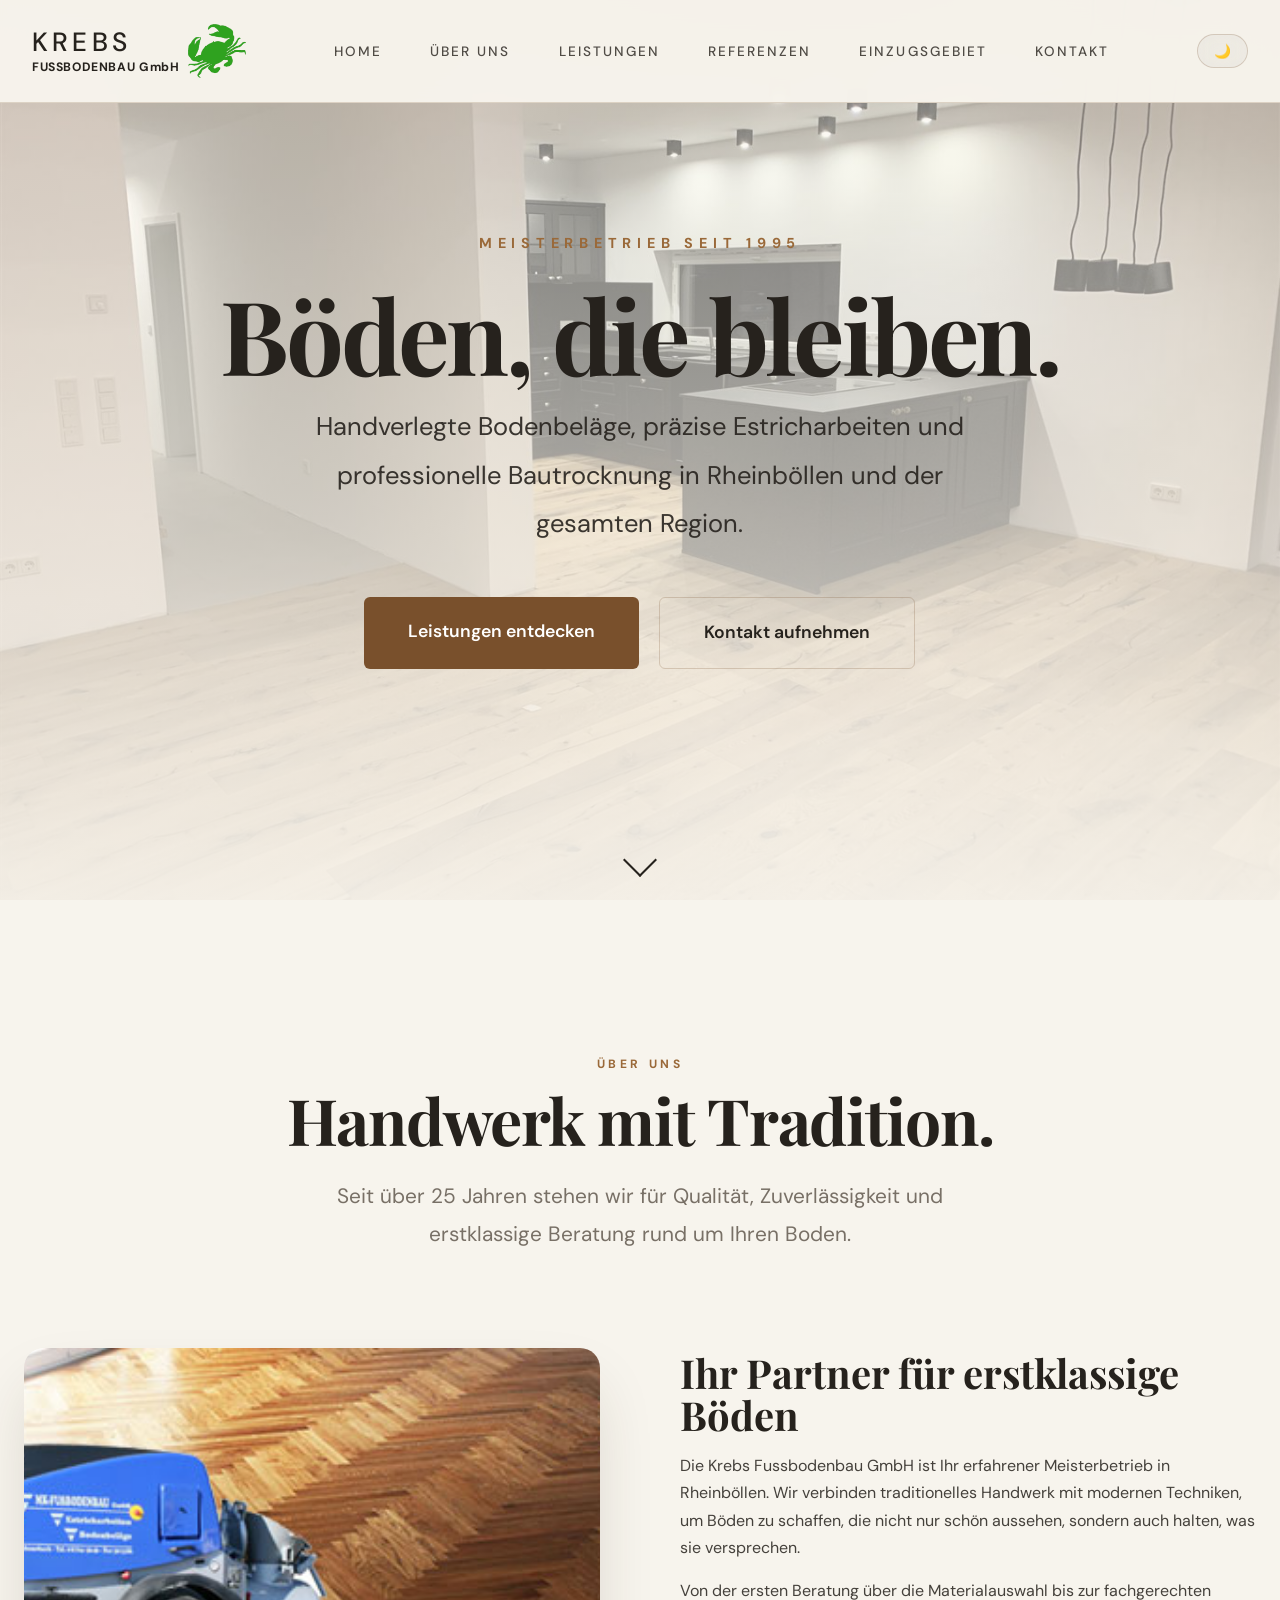
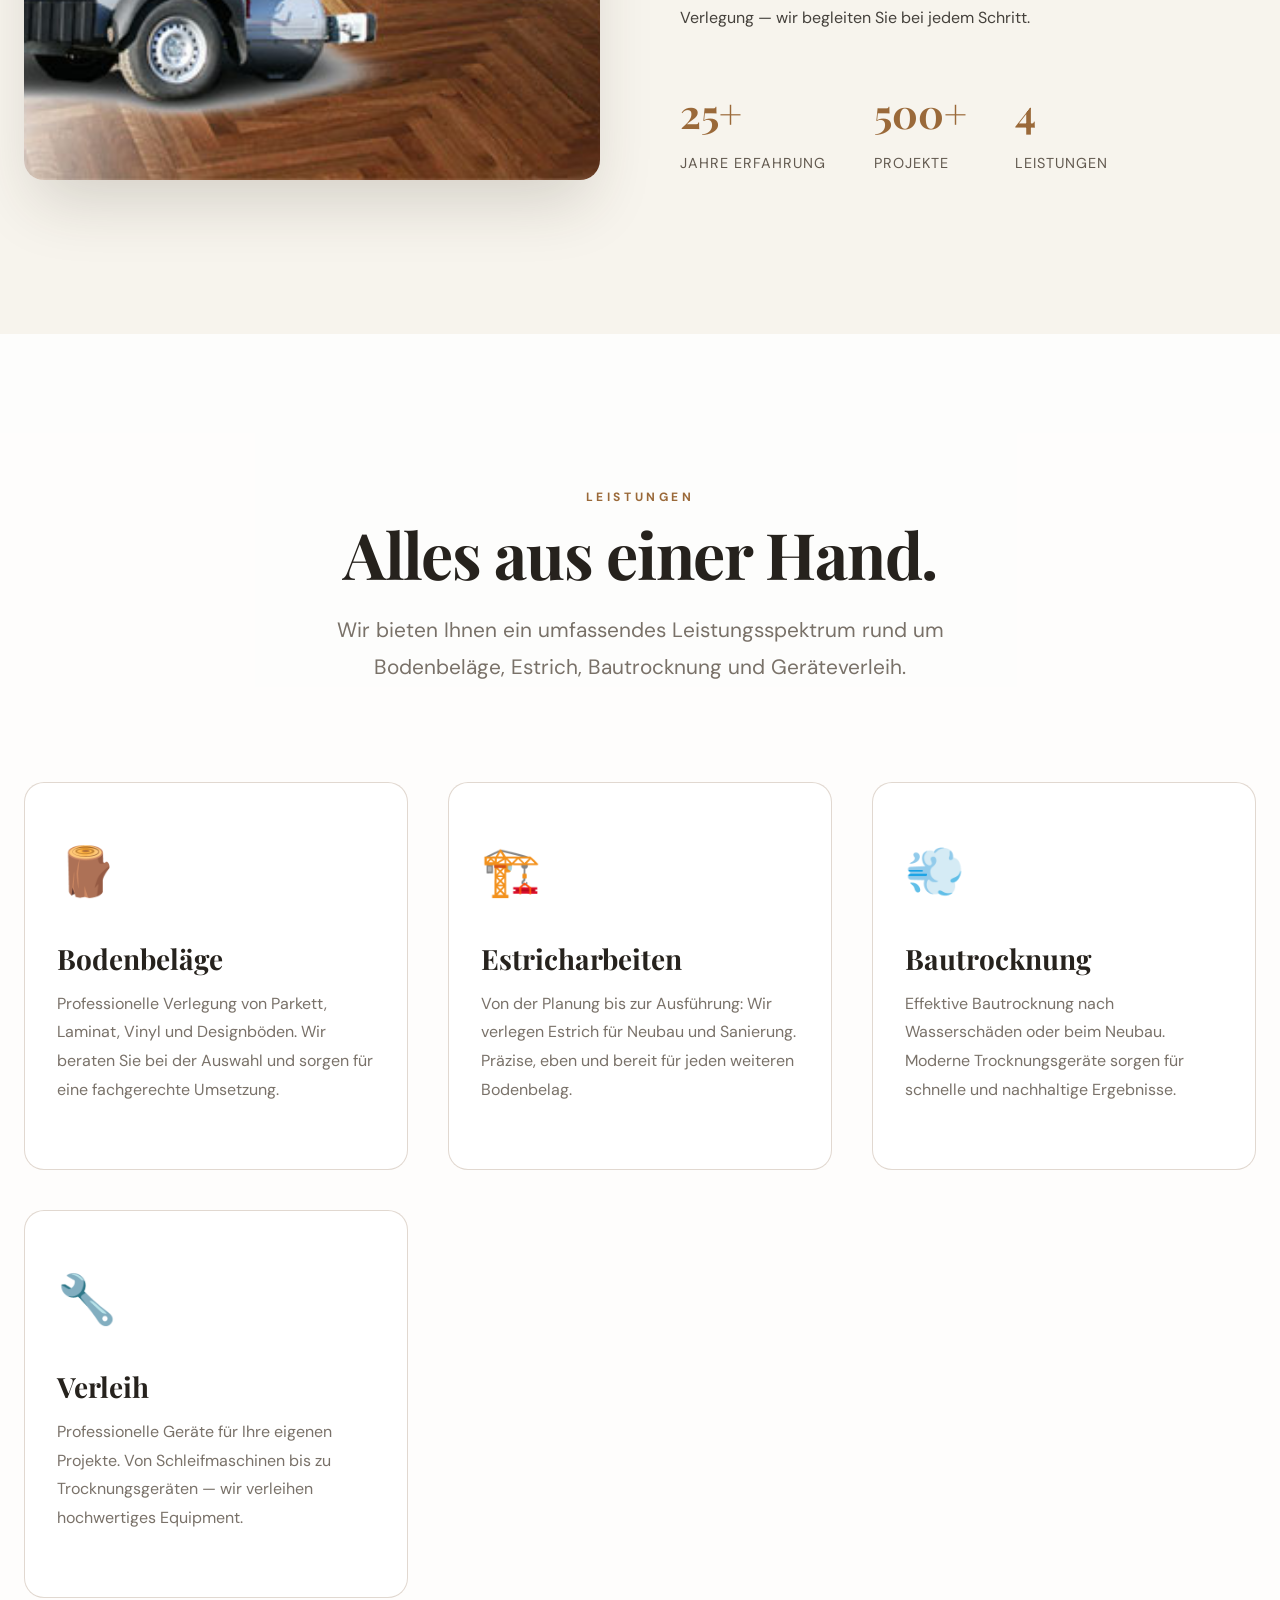
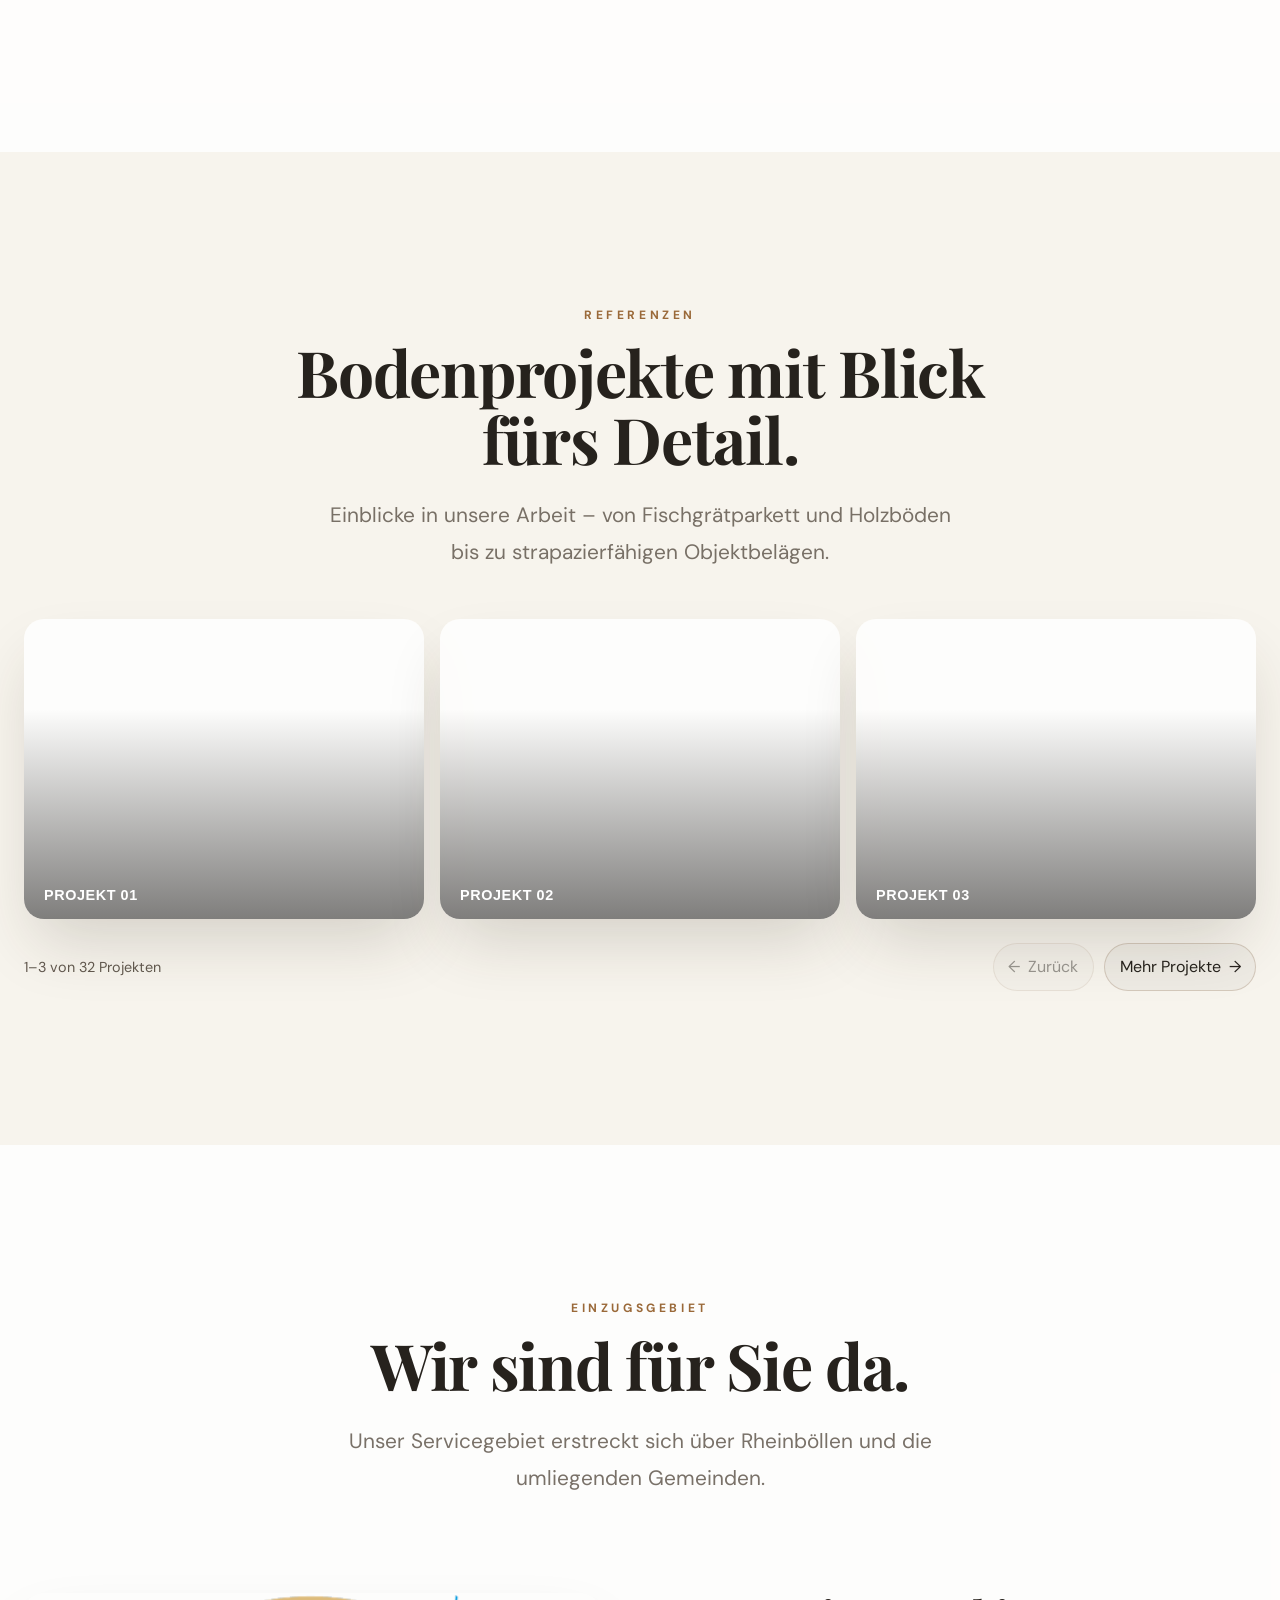
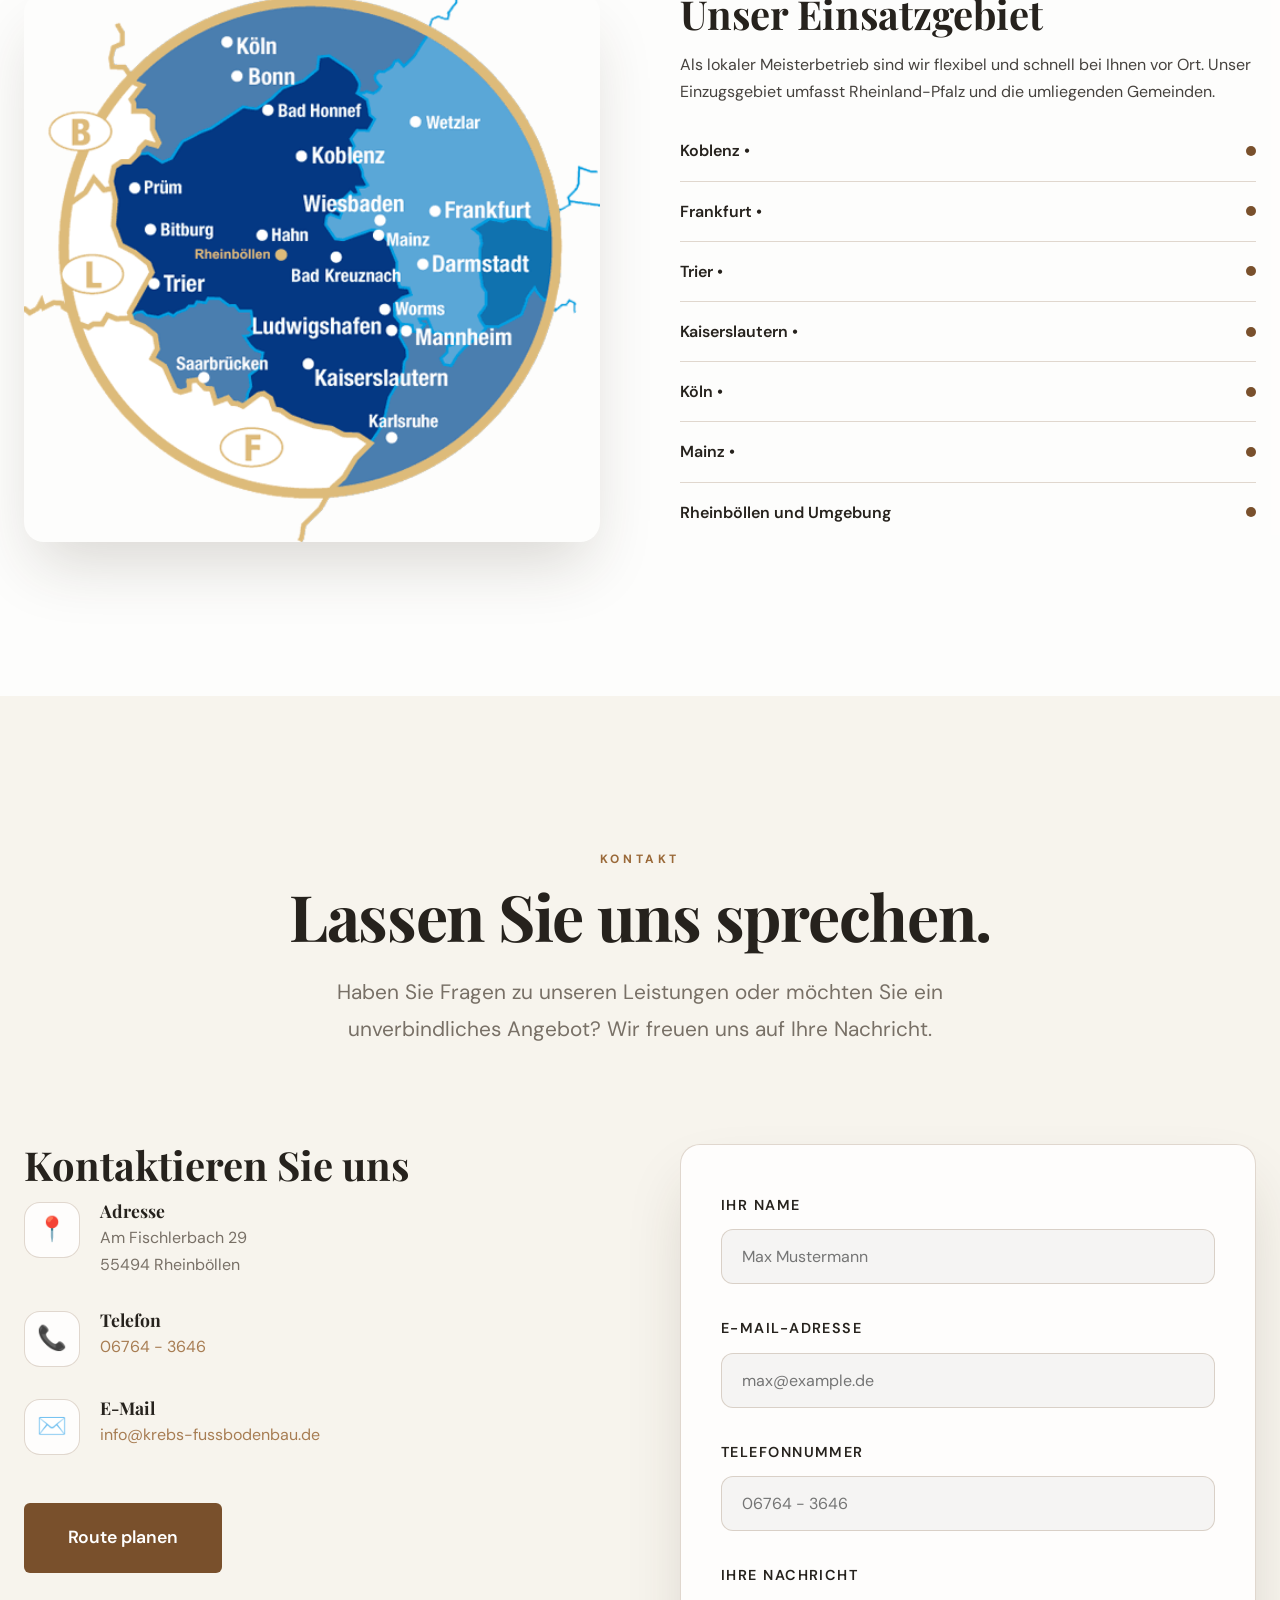
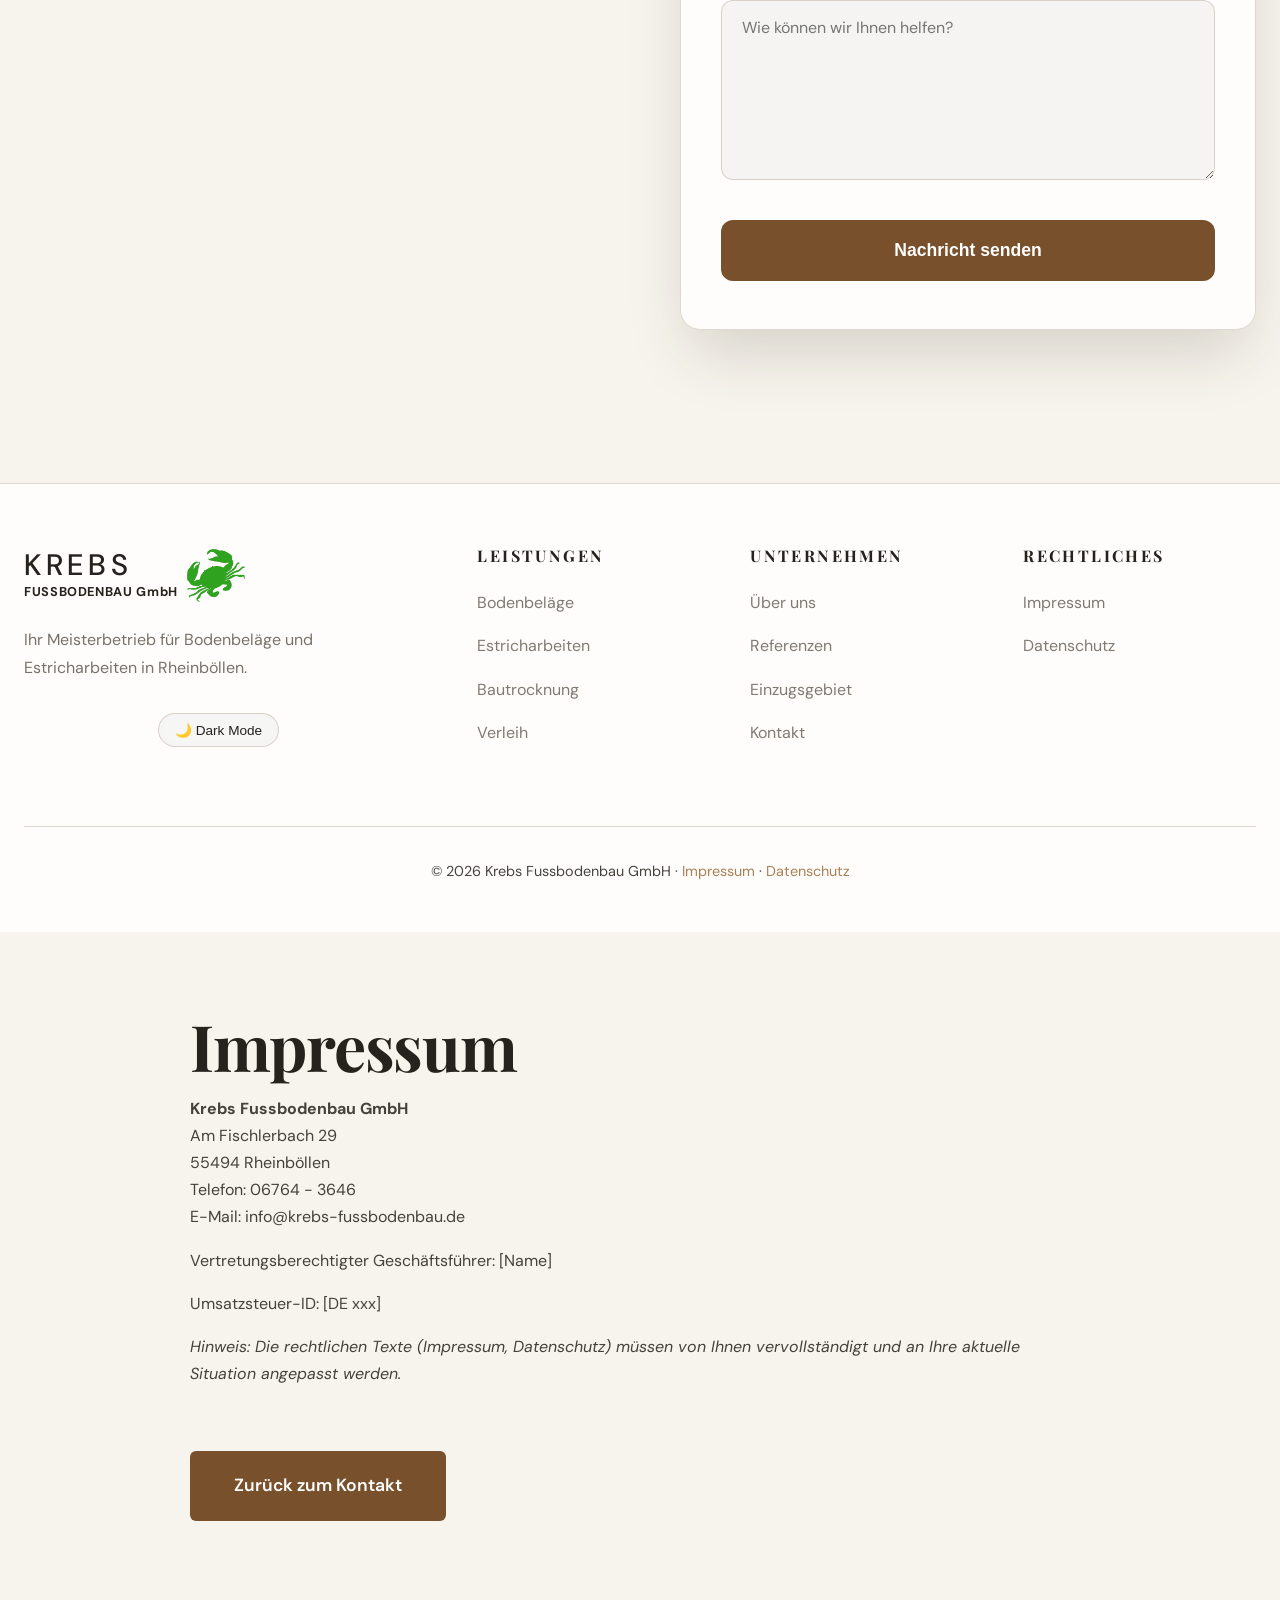
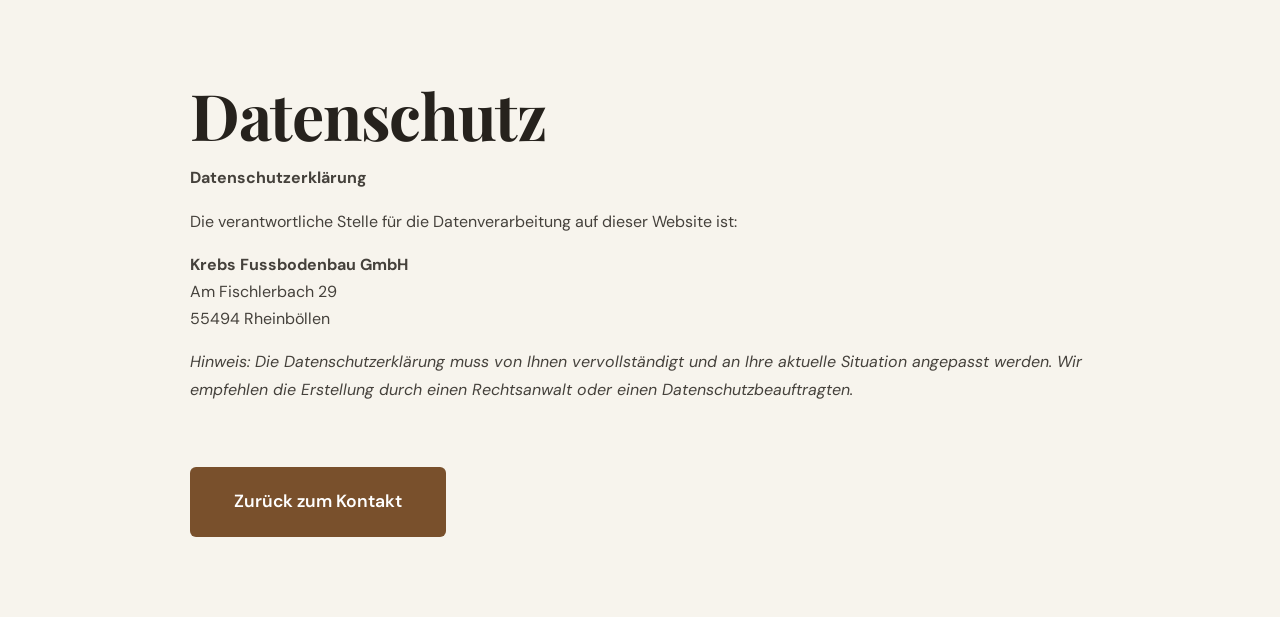
==== index.html @ 87c16828 "first commit" ====
<!DOCTYPE html>
<html lang="de">
<head>
  <meta charset="utf-8">
  <meta name="viewport" content="width=device-width, initial-scale=1.0, viewport-fit=cover">
  <title>Krebs Fussbodenbau — Meisterbetrieb Rheinböllen</title>
  <meta name="description" content="Krebs Fussbodenbau GmbH — Bodenbeläge, Estricharbeiten, Bautrocknung und Verleih in Rheinböllen und Umgebung.">
  <link rel="preconnect" href="https://fonts.googleapis.com">
  <link rel="preconnect" href="https://fonts.gstatic.com" crossorigin>
  <link href="https://fonts.googleapis.com/css2?family=DM+Sans:wght@400;500;600;700&family=Playfair+Display:ital,wght@0,500;0,600;0,700;0,900;1,500;1,600;1,700&display=swap" rel="stylesheet">
  <style>
    :root {
      --bg: #0a0806;
      --fg: #f5f1e8;
      --accent: #8b5a2b;
      --accent-hover: #c9a06b;
      --muted: #9a9084;
      --card: rgba(26, 22, 16, 0.7);
      --card-border: rgba(139, 90, 43, 0.25);
      --shadow: 0 32px 64px -12px rgba(0,0,0,0.6);
      --radius: 20px;
      --transition: all 0.8s cubic-bezier(0.23, 1, 0.32, 1);
      --glass: rgba(255, 255, 255, 0.03);
      --nav-bg: rgba(10, 8, 6, 0.94);
      --nav-border: rgba(139, 90, 43, 0.15);
      --hero-overlay: linear-gradient(180deg, rgba(10, 8, 6, 0.2) 0%, rgba(10, 8, 6, 0.5) 50%, rgba(10, 8, 6, 0.85) 100%);
    }
    :root[data-theme="light"] {
      --bg: #f7f4ed;
      --fg: #26221d;
      --accent: #79502c;
      --accent-hover: #9a6939;
      --muted: #62594f;
      --card: rgba(255, 255, 255, 0.82);
      --card-border: rgba(121, 80, 44, 0.22);
      --shadow: 0 32px 64px -12px rgba(58, 42, 25, 0.18);
      --glass: rgba(38, 34, 29, 0.04);
      --nav-bg: rgba(247, 244, 237, 0.97);
      --nav-border: rgba(121, 80, 44, 0.2);
      --hero-overlay: linear-gradient(180deg, rgba(247, 244, 237, 0.45) 0%, rgba(247, 244, 237, 0.68) 55%, rgba(247, 244, 237, 0.94) 100%);
    }
    * { box-sizing: border-box; }
    html { scroll-behavior: smooth; }
    body {
      font-family: 'DM Sans', sans-serif;
      background: var(--bg);
      color: var(--fg);
      margin: 0;
      padding: 0;
      min-height: 100vh;
      line-height: 1.7;
      overflow-x: hidden;
    }
    h1, h2, h3, h4 { font-family: 'Playfair Display', Georgia, serif; font-weight: 700; line-height: 1.05; margin: 0 0 1rem; }
    h1 { font-size: clamp(3.5rem, 8vw, 7rem); letter-spacing: -0.03em; }
    h2 { font-size: clamp(2.5rem, 6vw, 4rem); letter-spacing: -0.02em; }
    h3 { font-size: clamp(1.75rem, 4vw, 2.5rem); }
    h4 { font-size: clamp(1.25rem, 3vw, 1.75rem); }
    p { margin: 0 0 1rem; color: var(--fg); opacity: 0.85; }
    a { color: var(--accent); text-decoration: none; transition: var(--transition); }
    a:hover { color: var(--accent-hover); }
    .skip-link {
      position: absolute; top: -100%; left: 0; background: var(--accent); color: white;
      padding: 0.5rem 1rem; z-index: 1000; transition: top 0.3s;
    }
    .skip-link:focus { top: 0; }
    .eyebrow { color: var(--accent-hover); font-size: 0.75rem; font-weight: 700; letter-spacing: 0.3em; text-transform: uppercase; margin-bottom: 0.75rem; display: block; }
    section { padding: clamp(5rem, 12vw, 10rem) 1.5rem; position: relative; }
    .container { max-width: 1400px; margin: 0 auto; }
    .section-header { text-align: center; max-width: 800px; margin: 0 auto 6rem; }
    .section-title { margin-bottom: 1.5rem; }
    .section-subtitle { font-size: 1.3rem; color: var(--muted); max-width: 650px; margin: 0 auto; line-height: 1.8; }
    #referenzen .section-header { margin-bottom: 3rem; }
    .reveal { opacity: 0; transform: translateY(40px); transition: var(--transition); }
    .reveal.active { opacity: 1; transform: translateY(0); }
    .reveal-delay-1 { transition-delay: 0.1s; }
    .reveal-delay-2 { transition-delay: 0.2s; }
    .reveal-delay-3 { transition-delay: 0.3s; }
    @keyframes fadeUp { from { opacity: 0; transform: translateY(40px); } to { opacity: 1; transform: translateY(0); } }
    @keyframes bounce { 0%, 100% { transform: translateX(-50%) translateY(0); } 50% { transform: translateX(-50%) translateY(-14px); } }
    @keyframes pulse { 0%, 100% { opacity: 1; } 50% { opacity: 0.5; } }
    a:focus-visible, button:focus-visible { outline: 2px solid var(--accent); outline-offset: 3px; }
    @media (max-width: 768px) { section { padding: 4rem 1rem; } h1 { font-size: 2.8rem; } .section-subtitle { font-size: 1.1rem; } }
    nav {
      position: fixed; top: 0; left: 0; right: 0; z-index: 100;
      padding: 1.5rem 2rem;
      background: var(--nav-bg);
      backdrop-filter: blur(20px);
      border-bottom: 1px solid var(--nav-border);
    }
    .nav-container { max-width: 1400px; margin: 0 auto; display: flex; justify-content: space-between; align-items: center; }
    .brand-mark { display: flex; align-items: center; gap: 0.55rem; color: var(--fg); text-decoration: none; flex-shrink: 0; }
    .brand-mark__text { display: flex; flex-direction: column; line-height: 1; }
    .brand-mark__name { font-size: 1.85rem; font-weight: 500; letter-spacing: 0.16em; }
    .brand-mark__subtitle { margin-top: 0.35rem; color: var(--fg); font-size: 0.8rem; font-weight: 700; letter-spacing: 0.05em; white-space: nowrap; }
    .brand-mark__crab { width: 58px; height: 54px; object-fit: contain; }
    .nav-brand { font-family: 'DM Sans', sans-serif; }
    .nav-brand .brand-mark__name { font-size: 1.65rem; }
    .nav-brand .brand-mark__subtitle { font-size: 0.76rem; }
    .nav-links { display: flex; list-style: none; gap: 3rem; margin: 0; padding: 0; }
    .nav-links a { color: var(--fg); font-weight: 500; font-size: 0.85rem; text-transform: uppercase; letter-spacing: 0.15em; opacity: 0.8; }
    .nav-links a:hover { opacity: 1; color: var(--accent-hover); }
    .theme-toggle { background: var(--glass); border: 1px solid var(--card-border); color: var(--fg); padding: 0.5rem 1rem; border-radius: 50px; cursor: pointer; font-size: 0.85rem; transition: var(--transition); backdrop-filter: blur(10px); }
    .theme-toggle:hover { border-color: var(--accent); color: var(--accent-hover); background: rgba(139, 90, 43, 0.15); }
    .hero { position: relative; height: 100vh; min-height: 800px; display: flex; align-items: center; justify-content: center; overflow: hidden; }
    .hero-image { position: absolute; inset: 0; width: 100%; height: 100%; object-fit: cover; object-position: center 58%; z-index: 1; }
    .hero-overlay { position: absolute; top: 0; left: 0; width: 100%; height: 100%; background: var(--hero-overlay); z-index: 2; }
    .hero-content { position: relative; z-index: 3; text-align: center; padding: 0 1.5rem; max-width: 900px; margin: 0 auto; animation: fadeUp 1.2s cubic-bezier(0.23, 1, 0.32, 1) both; }
    .hero-kicker { font-size: 0.9rem; text-transform: uppercase; letter-spacing: 0.4em; color: var(--accent-hover); font-weight: 700; margin-bottom: 1.5rem; display: block; }
    .hero-subtitle { font-size: clamp(1.25rem, 2.5vw, 1.6rem); color: var(--fg); max-width: 650px; margin: 0 auto 3rem; opacity: 0.9; line-height: 1.9; }
    .hero-actions { display: flex; gap: 1.25rem; justify-content: center; flex-wrap: wrap; }
    .btn-primary { display: inline-block; padding: 1.25rem 2.75rem; background: var(--accent); color: white; text-decoration: none; border-radius: 6px; font-weight: 600; font-size: 1.1rem; transition: var(--transition); border: none; cursor: pointer; }
    .btn-primary:hover { background: var(--accent-hover); transform: translateY(-4px); box-shadow: 0 20px 40px -10px rgba(139, 90, 43, 0.5); }
    .btn-secondary { display: inline-block; padding: 1.25rem 2.75rem; background: transparent; color: var(--fg); text-decoration: none; border: 1px solid var(--card-border); border-radius: 6px; font-weight: 600; font-size: 1.1rem; transition: var(--transition); backdrop-filter: blur(10px); }
    .btn-secondary:hover { border-color: var(--accent); color: var(--accent-hover); transform: translateY(-4px); background: rgba(139, 90, 43, 0.1); }
    .scroll-indicator { position: absolute; bottom: 2.5rem; left: 50%; transform: translateX(-50%); z-index: 3; animation: bounce 3s infinite; }
    .scroll-indicator span { display: block; width: 24px; height: 24px; border-bottom: 2px solid var(--fg); border-right: 2px solid var(--fg); transform: rotate(45deg); margin: -12px; }
    .project-gallery { display: grid; grid-template-columns: repeat(3, minmax(0, 1fr)); gap: 1rem; }
    .project-card { position: relative; display: block; width: 100%; aspect-ratio: 4 / 3; overflow: hidden; padding: 0; border: 0; border-radius: var(--radius); background: var(--card); box-shadow: var(--shadow); cursor: zoom-in; text-align: left; }
    .project-card::after { position: absolute; inset: 30% 0 0; background: linear-gradient(transparent, rgba(10, 8, 6, 0.72)); content: ""; opacity: 0.72; transition: opacity 0.3s ease; }
    .project-card__image { display: block; width: 100%; height: 100%; object-fit: cover; transition: transform 0.6s cubic-bezier(0.2, 0.7, 0.2, 1); }
    .project-card:hover .project-card__image, .project-card:focus-visible .project-card__image { transform: scale(1.045); }
    .project-card:hover::after, .project-card:focus-visible::after { opacity: 1; }
    .project-card__label { position: absolute; z-index: 1; right: 1.25rem; bottom: 1rem; left: 1.25rem; color: #fff; font-size: 0.9rem; font-weight: 600; letter-spacing: 0.04em; }
    .project-gallery-controls { display: flex; align-items: center; justify-content: space-between; gap: 1rem; margin-top: 1.5rem; }
    .project-gallery-status { color: var(--muted); font-size: 0.9rem; font-variant-numeric: tabular-nums; }
    .project-gallery-navigation { display: flex; gap: 0.65rem; }
    .project-gallery-button { display: inline-flex; min-width: 2.75rem; min-height: 2.75rem; align-items: center; justify-content: center; gap: 0.5rem; padding: 0.6rem 0.9rem; border: 1px solid var(--card-border); border-radius: 999px; background: var(--glass); color: var(--fg); font: inherit; cursor: pointer; touch-action: manipulation; transition: background 0.2s ease, border-color 0.2s ease, color 0.2s ease; }
    .project-gallery-button:hover:not(:disabled) { border-color: var(--accent); background: rgba(139, 90, 43, 0.15); color: var(--accent-hover); }
    .project-gallery-button:disabled { cursor: not-allowed; opacity: 0.45; }
    .about-layout, .einzugsgebiet-layout, .kontakt-layout { display: grid; grid-template-columns: minmax(0, 1fr) minmax(0, 1fr); gap: 5rem; }
    .project-dialog { width: fit-content; max-width: 96vw; max-height: 94vh; padding: 0; overflow: visible; border: 1px solid rgba(255,255,255,0.2); border-radius: 16px; background: #111; color: #fff; box-shadow: 0 24px 80px rgba(0,0,0,0.5); }
    .project-dialog::backdrop { background: rgba(5, 5, 5, 0.86); backdrop-filter: blur(6px); }
    .project-viewer { position: relative; display: grid; grid-template-columns: auto minmax(0, 1fr) auto; align-items: center; gap: 0.75rem; padding: 3.5rem 1rem 1rem; }
    .project-viewer__image { grid-column: 1 / -1; width: min(88vw, 1200px); height: min(72vh, 820px); object-fit: contain; }
    .project-dialog__button { display: grid; width: 2.75rem; height: 2.75rem; place-items: center; border: 1px solid rgba(255,255,255,0.25); border-radius: 50%; background: rgba(20,20,20,0.75); color: #fff; font: inherit; font-size: 1.5rem; cursor: pointer; transition: background 0.2s ease; }
    .project-dialog__button:hover { background: rgba(255,255,255,0.2); }
    .project-dialog__close { position: absolute; z-index: 1; top: 0.75rem; right: 0.75rem; }
    .project-dialog__previous { position: absolute; z-index: 1; top: 50%; left: 1.5rem; transform: translateY(-50%); }
    .project-dialog__next { position: absolute; z-index: 1; top: 50%; right: 1.5rem; transform: translateY(-50%); }
    .project-viewer__caption { grid-column: 1 / -1; display: flex; justify-content: space-between; gap: 1rem; color: rgba(255,255,255,0.8); font-size: 0.9rem; }
    @media (max-width: 768px) {
      .about-layout, .einzugsgebiet-layout, .kontakt-layout { grid-template-columns: minmax(0, 1fr); gap: 2.5rem; }
      .einzugsgebiet-layout { gap: 1.5rem; }
      .einzugsgebiet-content { display: contents; }
      .einzugsgebiet-content h3 { order: -1; }
      .einzugsgebiet-map { order: 0; }
      .einzugsgebiet-content p { order: 1; }
      .einzugsgebiet-content ul { display: none; }
      .project-gallery { grid-template-columns: repeat(2, minmax(0, 1fr)); gap: 0.75rem; }
      .project-card__label { right: 0.75rem; bottom: 0.65rem; left: 0.75rem; font-size: 0.78rem; }
      .project-gallery-controls { align-items: flex-start; }
      .project-gallery-button__text { display: none; }
      .project-viewer { padding: 3.5rem 0.5rem 0.75rem; }
      .project-viewer__image { width: 94vw; height: min(70vh, 720px); }
      .project-dialog__previous { left: 0.75rem; }
      .project-dialog__next { right: 0.75rem; }
    }
    @media (prefers-reduced-motion: reduce) {
      .project-card__image, .project-card::after, .project-dialog__button { transition: none; }
    }
    @media (max-width: 768px) { .nav-links { display: none; } .hero-actions { flex-direction: column; } .btn-primary, .btn-secondary { width: 100%; text-align: center; } }
    @media (max-width: 480px) {
      nav { padding: 1rem; }
      .brand-mark { gap: 0.45rem; }
      .nav-brand .brand-mark__name { font-size: 1.5rem; }
      .nav-brand .brand-mark__subtitle { font-size: 0.72rem; letter-spacing: 0.03em; }
      .nav-brand .brand-mark__crab { width: 48px; height: 46px; }
    }
  </style>
</head>
<body>

  <a href="#kontakt" class="skip-link">Zum Kontaktformular springen</a>

  <nav>
    <div class="nav-container">
      <a href="#" class="nav-brand brand-mark" aria-label="Krebs Fussbodenbau Home">
        <span class="brand-mark__text" aria-hidden="true">
          <span class="brand-mark__name">KREBS</span>
          <span class="brand-mark__subtitle">FUSSBODENBAU GmbH</span>
        </span>
        <img class="brand-mark__crab" src="img/logo/krebs_gruen.png" alt="">
      </a>
      <ul class="nav-links">
        <li><a href="#hero">Home</a></li>
        <li><a href="#ueber-uns">Über uns</a></li>
        <li><a href="#leistungen">Leistungen</a></li>
        <li><a href="#referenzen">Referenzen</a></li>
        <li><a href="#einzugsgebiet">Einzugsgebiet</a></li>
        <li><a href="#kontakt">Kontakt</a></li>
      </ul>
      <button class="theme-toggle" id="theme-toggle" aria-label="Hellmodus aktivieren">☀️</button>
    </div>
  </nav>

  <header class="hero" id="hero">
    <img class="hero-image" src="img/new/optimized/IMG_3891.jpg" alt="" fetchpriority="high">
    <div class="hero-overlay"></div>
    <div class="hero-content reveal reveal-delay-1">
      <span class="hero-kicker">Meisterbetrieb seit 1995</span>
      <h1>Böden, die bleiben.</h1>
      <p class="hero-subtitle">Handverlegte Bodenbeläge, präzise Estricharbeiten und professionelle Bautrocknung in Rheinböllen und der gesamten Region.</p>
      <div class="hero-actions">
        <a href="#leistungen" class="btn-primary">Leistungen entdecken</a>
        <a href="#kontakt" class="btn-secondary">Kontakt aufnehmen</a>
      </div>
    </div>
    <div class="scroll-indicator" aria-hidden="true"><span></span></div>
  </header>
  </header>

  <section id="ueber-uns">
    <div class="container">
      <div class="section-header reveal reveal-delay-1">
        <span class="eyebrow">Über uns</span>
        <h2 class="section-title">Handwerk mit Tradition.</h2>
        <p class="section-subtitle">Seit über 25 Jahren stehen wir für Qualität, Zuverlässigkeit und erstklassige Beratung rund um Ihren Boden.</p>
      </div>
      <div class="about-layout" style="align-items: center;">
        <div class="about-image reveal reveal-delay-2" style="position: relative; border-radius: var(--radius); overflow: hidden; box-shadow: var(--shadow); aspect-ratio: 4/3;">
          <img src="img/fussbodenbau-bodenbelag-estrich.jpg" alt="Bodenverlegung in Arbeit" style="width: 100%; height: 100%; object-fit: cover; display: block; transition: var(--transition);">
        </div>
        <div class="about-content reveal reveal-delay-3">
          <h3>Ihr Partner für erstklassige Böden</h3>
          <p>Die Krebs Fussbodenbau GmbH ist Ihr erfahrener Meisterbetrieb in Rheinböllen. Wir verbinden traditionelles Handwerk mit modernen Techniken, um Böden zu schaffen, die nicht nur schön aussehen, sondern auch halten, was sie versprechen.</p>
          <p>Von der ersten Beratung über die Materialauswahl bis zur fachgerechten Verlegung — wir begleiten Sie bei jedem Schritt.</p>
          <div style="display: flex; gap: 3rem; margin-top: 3rem;">
            <div style="display: flex; flex-direction: column; gap: 0.25rem;">
              <span style="font-family: 'Playfair Display', serif; font-size: 2.5rem; font-weight: 700; color: var(--accent-hover);">25+</span>
              <span style="font-size: 0.9rem; color: var(--muted); text-transform: uppercase; letter-spacing: 1px;">Jahre Erfahrung</span>
            </div>
            <div style="display: flex; flex-direction: column; gap: 0.25rem;">
              <span style="font-family: 'Playfair Display', serif; font-size: 2.5rem; font-weight: 700; color: var(--accent-hover);">500+</span>
              <span style="font-size: 0.9rem; color: var(--muted); text-transform: uppercase; letter-spacing: 1px;">Projekte</span>
            </div>
            <div style="display: flex; flex-direction: column; gap: 0.25rem;">
              <span style="font-family: 'Playfair Display', serif; font-size: 2.5rem; font-weight: 700; color: var(--accent-hover);">4</span>
              <span style="font-size: 0.9rem; color: var(--muted); text-transform: uppercase; letter-spacing: 1px;">Leistungen</span>
            </div>
          </div>
        </div>
      </div>
    </div>
  </section>

  <section id="leistungen" style="background: var(--card);">
    <div class="container">
      <div class="section-header reveal reveal-delay-1">
        <span class="eyebrow">Leistungen</span>
        <h2 class="section-title">Alles aus einer Hand.</h2>
        <p class="section-subtitle">Wir bieten Ihnen ein umfassendes Leistungsspektrum rund um Bodenbeläge, Estrich, Bautrocknung und Geräteverleih.</p>
      </div>
      <div style="display: grid; grid-template-columns: repeat(auto-fit, minmax(320px, 1fr)); gap: 2.5rem;">
        <div class="leistung-card reveal reveal-delay-2" style="background: var(--card); border: 1px solid var(--card-border); border-radius: var(--radius); padding: 3rem 2rem; transition: var(--transition); position: relative; overflow: hidden; backdrop-filter: blur(10px);">
          <span style="font-size: 3rem; margin-bottom: 2rem; display: inline-block;">🪵</span>
          <h4 style="color: var(--fg);">Bodenbeläge</h4>
          <p style="color: var(--muted); font-size: 1rem; line-height: 1.8;">Professionelle Verlegung von Parkett, Laminat, Vinyl und Designböden. Wir beraten Sie bei der Auswahl und sorgen für eine fachgerechte Umsetzung.</p>
        </div>
        <div class="leistung-card reveal reveal-delay-3" style="background: var(--card); border: 1px solid var(--card-border); border-radius: var(--radius); padding: 3rem 2rem; transition: var(--transition); position: relative; overflow: hidden; backdrop-filter: blur(10px);">
          <span style="font-size: 3rem; margin-bottom: 2rem; display: inline-block;">🏗️</span>
          <h4 style="color: var(--fg);">Estricharbeiten</h4>
          <p style="color: var(--muted); font-size: 1rem; line-height: 1.8;">Von der Planung bis zur Ausführung: Wir verlegen Estrich für Neubau und Sanierung. Präzise, eben und bereit für jeden weiteren Bodenbelag.</p>
        </div>
        <div class="leistung-card reveal reveal-delay-1" style="background: var(--card); border: 1px solid var(--card-border); border-radius: var(--radius); padding: 3rem 2rem; transition: var(--transition); position: relative; overflow: hidden; backdrop-filter: blur(10px);">
          <span style="font-size: 3rem; margin-bottom: 2rem; display: inline-block;">💨</span>
          <h4 style="color: var(--fg);">Bautrocknung</h4>
          <p style="color: var(--muted); font-size: 1rem; line-height: 1.8;">Effektive Bautrocknung nach Wasserschäden oder beim Neubau. Moderne Trocknungsgeräte sorgen für schnelle und nachhaltige Ergebnisse.</p>
        </div>
        <div class="leistung-card reveal reveal-delay-2" style="background: var(--card); border: 1px solid var(--card-border); border-radius: var(--radius); padding: 3rem 2rem; transition: var(--transition); position: relative; overflow: hidden; backdrop-filter: blur(10px);">
          <span style="font-size: 3rem; margin-bottom: 2rem; display: inline-block;">🔧</span>
          <h4 style="color: var(--fg);">Verleih</h4>
          <p style="color: var(--muted); font-size: 1rem; line-height: 1.8;">Professionelle Geräte für Ihre eigenen Projekte. Von Schleifmaschinen bis zu Trocknungsgeräten — wir verleihen hochwertiges Equipment.</p>
        </div>
      </div>
    </div>
  </section>

  <section id="referenzen">
    <div class="container">
      <div class="section-header reveal reveal-delay-1">
        <span class="eyebrow">Referenzen</span>
        <h2 class="section-title">Bodenprojekte mit Blick fürs Detail.</h2>
        <p class="section-subtitle">Einblicke in unsere Arbeit – von Fischgrätparkett und Holzböden bis zu strapazierfähigen Objektbelägen.</p>
      </div>
      <div class="project-gallery" id="project-gallery" role="group" aria-label="Projektgalerie" aria-live="polite"></div>
      <div class="project-gallery-controls">
        <span class="project-gallery-status" id="project-gallery-status" aria-live="polite"></span>
        <div class="project-gallery-navigation" aria-label="Galerie-Navigation">
          <button class="project-gallery-button" id="project-previous-page" type="button" aria-label="Vorherige Projekte" disabled>← <span class="project-gallery-button__text">Zurück</span></button>
          <button class="project-gallery-button" id="project-next-page" type="button" aria-label="Weitere Projekte"> <span class="project-gallery-button__text">Mehr Projekte</span> →</button>
        </div>
      </div>
      <noscript><p>Bitte aktivieren Sie JavaScript, um die Projektgalerie zu sehen.</p></noscript>
    </div>
  </section>

  <dialog class="project-dialog" id="project-dialog" aria-label="Projektfoto">
    <div class="project-viewer">
      <button class="project-dialog__button project-dialog__close" type="button" aria-label="Ansicht schließen">×</button>
      <button class="project-dialog__button project-dialog__previous" type="button" aria-label="Vorheriges Projektfoto">‹</button>
      <img class="project-viewer__image" id="project-viewer-image" alt="">
      <button class="project-dialog__button project-dialog__next" type="button" aria-label="Nächstes Projektfoto">›</button>
      <div class="project-viewer__caption">
        <span id="project-caption"></span>
        <span id="project-count" aria-live="polite"></span>
      </div>
    </div>
  </dialog>

  <section id="einzugsgebiet" style="background: var(--card);">
    <div class="container">
      <div class="section-header reveal reveal-delay-1">
        <span class="eyebrow">Einzugsgebiet</span>
        <h2 class="section-title">Wir sind für Sie da.</h2>
        <p class="section-subtitle">Unser Servicegebiet erstreckt sich über Rheinböllen und die umliegenden Gemeinden.</p>
      </div>
      <div class="einzugsgebiet-layout" style="align-items: center;">
        
        <div class="einzugsgebiet-map reveal reveal-delay-2" style="border-radius: var(--radius); overflow: hidden; box-shadow: var(--shadow);">
          <img src="img/gebiet/einzugsgebiet.png" alt="Karte des Einzugsgebiets" style="width: 100%; height: auto; display: block;">
        </div>
        <div class="einzugsgebiet-content reveal reveal-delay-3">
          <h3>Unser Einsatzgebiet</h3>
          <p>Als lokaler Meisterbetrieb sind wir flexibel und schnell bei Ihnen vor Ort. Unser Einzugsgebiet umfasst Rheinland-Pfalz und die umliegenden Gemeinden.</p>
          <ul class="service-area-list" style="list-style: none; padding: 0; margin: 0;">
            <li style="padding: 1rem 0; border-bottom: 1px solid var(--card-border); display: flex; justify-content: space-between; align-items: center;"><span style="font-weight: 600; color: var(--fg);">Koblenz •</span><span style="width: 10px; height: 10px; background: var(--accent); border-radius: 50%;"></span></li>
            <li style="padding: 1rem 0; border-bottom: 1px solid var(--card-border); display: flex; justify-content: space-between; align-items: center;"><span style="font-weight: 600; color: var(--fg);">Frankfurt •</span><span style="width: 10px; height: 10px; background: var(--accent); border-radius: 50%;"></span></li>
            <li style="padding: 1rem 0; border-bottom: 1px solid var(--card-border); display: flex; justify-content: space-between; align-items: center;"><span style="font-weight: 600; color: var(--fg);">Trier •</span><span style="width: 10px; height: 10px; background: var(--accent); border-radius: 50%;"></span></li>
            <li style="padding: 1rem 0; border-bottom: 1px solid var(--card-border); display: flex; justify-content: space-between; align-items: center;"><span style="font-weight: 600; color: var(--fg);">Kaiserslautern •</span><span style="width: 10px; height: 10px; background: var(--accent); border-radius: 50%;"></span></li>
            <li style="padding: 1rem 0; border-bottom: 1px solid var(--card-border); display: flex; justify-content: space-between; align-items: center;"><span style="font-weight: 600; color: var(--fg);">Köln •</span><span style="width: 10px; height: 10px; background: var(--accent); border-radius: 50%;"></span></li>
            <li style="padding: 1rem 0; border-bottom: 1px solid var(--card-border); display: flex; justify-content: space-between; align-items: center;"><span style="font-weight: 600; color: var(--fg);">Mainz •</span><span style="width: 10px; height: 10px; background: var(--accent); border-radius: 50%;"></span></li>
            <li style="padding: 1rem 0; display: flex; justify-content: space-between; align-items: center;"><span style="font-weight: 600; color: var(--fg);">Rheinböllen und Umgebung</span><span style="width: 10px; height: 10px; background: var(--accent); border-radius: 50%;"></span></li>
          </ul>
        </div>
      </div>
    </div>
  </section>

  <section id="kontakt">
    <div class="container">
      <div class="section-header reveal reveal-delay-1">
        <span class="eyebrow">Kontakt</span>
        <h2 class="section-title">Lassen Sie uns sprechen.</h2>
        <p class="section-subtitle">Haben Sie Fragen zu unseren Leistungen oder möchten Sie ein unverbindliches Angebot? Wir freuen uns auf Ihre Nachricht.</p>
      </div>
      <div class="kontakt-layout" style="align-items: start;">
        <div class="kontakt-info reveal reveal-delay-2">
          <h3>Kontaktieren Sie uns</h3>
          <div style="display: flex; gap: 1.25rem; margin-bottom: 2rem; align-items: flex-start;">
            <div style="width: 56px; height: 56px; background: var(--card); border: 1px solid var(--card-border); border-radius: 16px; display: flex; align-items: center; justify-content: center; font-size: 1.5rem; flex-shrink: 0; color: var(--accent-hover);">📍</div>
            <div>
              <h4 style="font-size: 1.1rem; margin-bottom: 0.25rem; color: var(--fg);">Adresse</h4>
              <p style="color: var(--muted); font-size: 1rem; margin: 0;">Am Fischlerbach 29<br>55494 Rheinböllen</p>
            </div>
          </div>
          <div style="display: flex; gap: 1.25rem; margin-bottom: 2rem; align-items: flex-start;">
            <div style="width: 56px; height: 56px; background: var(--card); border: 1px solid var(--card-border); border-radius: 16px; display: flex; align-items: center; justify-content: center; font-size: 1.5rem; flex-shrink: 0; color: var(--accent-hover);">📞</div>
            <div>
              <h4 style="font-size: 1.1rem; margin-bottom: 0.25rem; color: var(--fg);">Telefon</h4>
              <p style="color: var(--muted); font-size: 1rem; margin: 0;"><a href="tel:067643646" style="color: var(--accent-hover);">06764 - 3646</a></p>
            </div>
          </div>
          <div style="display: flex; gap: 1.25rem; margin-bottom: 2rem; align-items: flex-start;">
            <div style="width: 56px; height: 56px; background: var(--card); border: 1px solid var(--card-border); border-radius: 16px; display: flex; align-items: center; justify-content: center; font-size: 1.5rem; flex-shrink: 0; color: var(--accent-hover);">✉️</div>
            <div>
              <h4 style="font-size: 1.1rem; margin-bottom: 0.25rem; color: var(--fg);">E-Mail</h4>
              <p style="color: var(--muted); font-size: 1rem; margin: 0;"><a href="mailto:info@krebs-fussbodenbau.de" style="color: var(--accent-hover);">info@krebs-fussbodenbau.de</a></p>
            </div>
          </div>
          <a href="https://maps.google.de/maps?q=Am+Fischlerbach+29,+55494+Rheinböllen" target="_blank" class="btn-primary" style="margin-top: 1rem; display: inline-block;">Route planen</a>
        </div>
        <div class="kontakt-form reveal reveal-delay-3" style="background: var(--card); border: 1px solid var(--card-border); border-radius: var(--radius); padding: 3rem 2.5rem; box-shadow: var(--shadow); backdrop-filter: blur(10px);">
          <form id="contact-form">
            <div style="margin-bottom: 2rem;">
              <label for="name" style="display: block; margin-bottom: 0.75rem; font-weight: 600; color: var(--fg); font-size: 0.9rem; text-transform: uppercase; letter-spacing: 0.1em;">Ihr Name</label>
              <input type="text" id="name" name="name" placeholder="Max Mustermann" required style="width: 100%; padding: 1rem 1.25rem; background: var(--glass); border: 1px solid var(--card-border); border-radius: 12px; color: var(--fg); font-family: inherit; font-size: 1rem;">
            </div>
            <div style="margin-bottom: 2rem;">
              <label for="email" style="display: block; margin-bottom: 0.75rem; font-weight: 600; color: var(--fg); font-size: 0.9rem; text-transform: uppercase; letter-spacing: 0.1em;">E-Mail-Adresse</label>
              <input type="email" id="email" name="email" placeholder="max@example.de" required style="width: 100%; padding: 1rem 1.25rem; background: var(--glass); border: 1px solid var(--card-border); border-radius: 12px; color: var(--fg); font-family: inherit; font-size: 1rem;">
            </div>
            <div style="margin-bottom: 2rem;">
              <label for="telefon" style="display: block; margin-bottom: 0.75rem; font-weight: 600; color: var(--fg); font-size: 0.9rem; text-transform: uppercase; letter-spacing: 0.1em;">Telefonnummer</label>
              <input type="tel" id="telefon" name="telefon" placeholder="06764 - 3646" style="width: 100%; padding: 1rem 1.25rem; background: var(--glass); border: 1px solid var(--card-border); border-radius: 12px; color: var(--fg); font-family: inherit; font-size: 1rem;">
            </div>
            <div style="margin-bottom: 2rem;">
              <label for="nachricht" style="display: block; margin-bottom: 0.75rem; font-weight: 600; color: var(--fg); font-size: 0.9rem; text-transform: uppercase; letter-spacing: 0.1em;">Ihre Nachricht</label>
              <textarea id="nachricht" name="nachricht" placeholder="Wie können wir Ihnen helfen?" required style="width: 100%; padding: 1rem 1.25rem; background: var(--glass); border: 1px solid var(--card-border); border-radius: 12px; color: var(--fg); font-family: inherit; font-size: 1rem; min-height: 180px; resize: vertical;"></textarea>
            </div>
            <button type="submit" class="btn-submit" style="width: 100%; padding: 1.25rem 2rem; background: var(--accent); color: white; border: none; border-radius: 12px; font-weight: 600; font-size: 1.1rem; cursor: pointer; transition: var(--transition);">Nachricht senden</button>
          </form>
        </div>
      </div>
    </div>
  </section>

  <footer style="background: var(--card); border-top: 1px solid var(--card-border); padding: 4rem 1.5rem 2rem; backdrop-filter: blur(10px);">
    <div class="container">
      <div style="max-width: 1400px; margin: 0 auto; display: grid; grid-template-columns: 1fr 2fr; gap: 4rem; align-items: start;">
        <div class="footer-brand reveal reveal-delay-1">
          <div class="brand-mark" style="margin-bottom: 1.5rem;" role="img" aria-label="Krebs Fussbodenbau GmbH">
            <span class="brand-mark__text" aria-hidden="true">
              <span class="brand-mark__name">KREBS</span>
              <span class="brand-mark__subtitle">FUSSBODENBAU GmbH</span>
            </span>
            <img class="brand-mark__crab" src="img/logo/krebs_gruen.png" alt="">
          </div>
          <p style="margin-top: 1rem; color: var(--muted); font-size: 1rem;">Ihr Meisterbetrieb für Bodenbeläge und Estricharbeiten in Rheinböllen.</p>
          <div style="margin-top: 2rem; text-align: center;">
            <button class="theme-toggle" id="theme-toggle-footer" aria-label="Hellmodus aktivieren">☀️ Hellmodus</button>
          </div>
        </div>
        <div style="display: grid; grid-template-columns: repeat(auto-fit, minmax(220px, 1fr)); gap: 2.5rem;">
          <div class="footer-section reveal reveal-delay-2">
            <h4 style="font-size: 1rem; text-transform: uppercase; letter-spacing: 0.15em; color: var(--fg); margin-bottom: 1.5rem;">Leistungen</h4>
            <ul style="list-style: none; padding: 0; margin: 0;">
              <li style="margin-bottom: 1rem;"><a href="#leistungen" style="color: var(--muted); font-size: 1rem; opacity: 0.8;">Bodenbeläge</a></li>
              <li style="margin-bottom: 1rem;"><a href="#leistungen" style="color: var(--muted); font-size: 1rem; opacity: 0.8;">Estricharbeiten</a></li>
              <li style="margin-bottom: 1rem;"><a href="#leistungen" style="color: var(--muted); font-size: 1rem; opacity: 0.8;">Bautrocknung</a></li>
              <li style="margin-bottom: 1rem;"><a href="#leistungen" style="color: var(--muted); font-size: 1rem; opacity: 0.8;">Verleih</a></li>
            </ul>
          </div>
          <div class="footer-section reveal reveal-delay-3">
            <h4 style="font-size: 1rem; text-transform: uppercase; letter-spacing: 0.15em; color: var(--fg); margin-bottom: 1.5rem;">Unternehmen</h4>
            <ul style="list-style: none; padding: 0; margin: 0;">
              <li style="margin-bottom: 1rem;"><a href="#ueber-uns" style="color: var(--muted); font-size: 1rem; opacity: 0.8;">Über uns</a></li>
              <li style="margin-bottom: 1rem;"><a href="#referenzen" style="color: var(--muted); font-size: 1rem; opacity: 0.8;">Referenzen</a></li>
              <li style="margin-bottom: 1rem;"><a href="#einzugsgebiet" style="color: var(--muted); font-size: 1rem; opacity: 0.8;">Einzugsgebiet</a></li>
              <li style="margin-bottom: 1rem;"><a href="#kontakt" style="color: var(--muted); font-size: 1rem; opacity: 0.8;">Kontakt</a></li>
            </ul>
          </div>
          <div class="footer-section reveal reveal-delay-1">
            <h4 style="font-size: 1rem; text-transform: uppercase; letter-spacing: 0.15em; color: var(--fg); margin-bottom: 1.5rem;">Rechtliches</h4>
            <ul style="list-style: none; padding: 0; margin: 0;">
              <li style="margin-bottom: 1rem;"><a href="#impressum" style="color: var(--muted); font-size: 1rem; opacity: 0.8;">Impressum</a></li>
              <li style="margin-bottom: 1rem;"><a href="#datenschutz" style="color: var(--muted); font-size: 1rem; opacity: 0.8;">Datenschutz</a></li>
            </ul>
          </div>
        </div>
      </div>
      <div style="border-top: 1px solid var(--card-border); margin-top: 4rem; padding-top: 2rem; text-align: center; color: var(--muted); font-size: 0.9rem;">
        <p>&copy; 2026 Krebs Fussbodenbau GmbH · <a href="#impressum" style="color: var(--accent-hover);">Impressum</a> · <a href="#datenschutz" style="color: var(--accent-hover);">Datenschutz</a></p>
      </div>
    </div>
  </footer>

  <section id="impressum" style="padding: 5rem 1.5rem; background: var(--bg);">
    <div class="container" style="max-width: 900px; margin: 0 auto;">
      <h2>Impressum</h2>
      <p><strong>Krebs Fussbodenbau GmbH</strong><br>Am Fischlerbach 29<br>55494 Rheinböllen<br>Telefon: 06764 - 3646<br>E-Mail: info@krebs-fussbodenbau.de</p>
      <p>Vertretungsberechtigter Geschäftsführer: [Name]</p>
      <p>Umsatzsteuer-ID: [DE xxx]</p>
      <p><em>Hinweis: Die rechtlichen Texte (Impressum, Datenschutz) müssen von Ihnen vervollständigt und an Ihre aktuelle Situation angepasst werden.</em></p>
      <a href="#kontakt" class="btn-primary" style="margin-top: 3rem; display: inline-block;">Zurück zum Kontakt</a>
    </div>
  </section>

  <section id="datenschutz" style="padding: 5rem 1.5rem; background: var(--bg);">
    <div class="container" style="max-width: 900px; margin: 0 auto;">
      <h2>Datenschutz</h2>
      <p><strong>Datenschutzerklärung</strong></p>
      <p>Die verantwortliche Stelle für die Datenverarbeitung auf dieser Website ist:</p>
      <p><strong>Krebs Fussbodenbau GmbH</strong><br>Am Fischlerbach 29<br>55494 Rheinböllen</p>
      <p><em>Hinweis: Die Datenschutzerklärung muss von Ihnen vervollständigt und an Ihre aktuelle Situation angepasst werden. Wir empfehlen die Erstellung durch einen Rechtsanwalt oder einen Datenschutzbeauftragten.</em></p>
      <a href="#kontakt" class="btn-primary" style="margin-top: 3rem; display: inline-block;">Zurück zum Kontakt</a>
    </div>
  </section>

  <script>
    const themeToggle = document.getElementById('theme-toggle');
    const themeToggleFooter = document.getElementById('theme-toggle-footer');
    function updateThemeToggle(btn, isDark) {
      if (!btn) return;
      const icon = isDark ? '☀️' : '🌙';
      btn.textContent = btn === themeToggleFooter ? `${icon} ${isDark ? 'Hellmodus' : 'Dark Mode'}` : icon;
      btn.setAttribute('aria-label', `${isDark ? 'Hellmodus' : 'Dark Mode'} aktivieren`);
    }
    function toggleTheme() {
      const html = document.documentElement;
      const nextTheme = html.getAttribute('data-theme') === 'dark' ? 'light' : 'dark';
      html.setAttribute('data-theme', nextTheme);
      localStorage.setItem('theme', nextTheme);
      updateThemeToggle(themeToggle, nextTheme === 'dark');
      updateThemeToggle(themeToggleFooter, nextTheme === 'dark');
    }
    const savedTheme = localStorage.getItem('theme');
    const initialTheme = savedTheme || (window.matchMedia('(prefers-color-scheme: dark)').matches ? 'dark' : 'light');
    document.documentElement.setAttribute('data-theme', initialTheme);
    updateThemeToggle(themeToggle, initialTheme === 'dark');
    updateThemeToggle(themeToggleFooter, initialTheme === 'dark');
    themeToggle.addEventListener('click', toggleTheme);
    themeToggleFooter.addEventListener('click', toggleTheme);

    const projectPhotos = [
      'IMG_3891',
      'IMG_1839', 'IMG_2398', 'IMG_2401', 'IMG_2408', 'IMG_2660', 'IMG_2977',
      'IMG_2979', 'IMG_3130', 'IMG_3994', 'IMG_4136', 'IMG_4365',
      'IMG_5009', 'IMG_5457', 'IMG_5462', 'IMG_5877',
      'IMG_6158', 'IMG_6205', 'IMG_6616', 'IMG_7200', 'IMG_7882', 'IMG_8869',
      'IMG_8999', 'IMG_9128', 'IMG_9354', 'IMG_9362', 'IMG_9458', 'IMG_9463',
      'IMG_9635', 'IMG_9682', 'IMG_9860', 'IMG_9916'
    ];
    const projectGallery = document.getElementById('project-gallery');
    const projectGalleryStatus = document.getElementById('project-gallery-status');
    const previousProjectPage = document.getElementById('project-previous-page');
    const nextProjectPage = document.getElementById('project-next-page');
    const projectDialog = document.getElementById('project-dialog');
    const projectViewerImage = document.getElementById('project-viewer-image');
    const projectCaption = document.getElementById('project-caption');
    const projectCount = document.getElementById('project-count');
    const mobileProjectQuery = window.matchMedia('(max-width: 768px)');
    let projectsPerPage = mobileProjectQuery.matches ? 2 : 3;
    let projectPage = 0;
    let activeProjectIndex = 0;

    function renderProjectPage() {
      const start = projectPage * projectsPerPage;
      const pagePhotos = projectPhotos.slice(start, start + projectsPerPage);
      projectGallery.replaceChildren();

      pagePhotos.forEach((photo, pageIndex) => {
        const index = start + pageIndex;
        const card = document.createElement('button');
        card.className = 'project-card';
        card.type = 'button';
        card.dataset.projectIndex = index;
        card.setAttribute('aria-haspopup', 'dialog');
        card.setAttribute('aria-label', `Projekt ${index + 1} von ${projectPhotos.length} vergrößern`);

        const image = document.createElement('img');
        image.className = 'project-card__image';
        image.src = `img/new/optimized/${photo}.jpg`;
        image.alt = `Einblick in ein Bodenprojekt, Foto ${index + 1}`;
        image.loading = 'lazy';
        image.decoding = 'async';

        const label = document.createElement('span');
        label.className = 'project-card__label';
        label.textContent = `PROJEKT ${String(index + 1).padStart(2, '0')}`;

        card.append(image, label);
        projectGallery.append(card);
      });

      const end = Math.min(start + pagePhotos.length, projectPhotos.length);
      projectGalleryStatus.textContent = `${start + 1}–${end} von ${projectPhotos.length} Projekten`;
      previousProjectPage.disabled = projectPage === 0;
      nextProjectPage.disabled = end === projectPhotos.length;
      previousProjectPage.setAttribute('aria-label', `Vorherige Projekte, Seite ${Math.max(1, projectPage)} von ${Math.ceil(projectPhotos.length / projectsPerPage)}`);
      nextProjectPage.setAttribute('aria-label', `Weitere Projekte, Seite ${Math.min(projectPage + 2, Math.ceil(projectPhotos.length / projectsPerPage))} von ${Math.ceil(projectPhotos.length / projectsPerPage)}`);
    }

    renderProjectPage();
    previousProjectPage.addEventListener('click', () => {
      if (projectPage === 0) return;
      projectPage -= 1;
      renderProjectPage();
    });
    nextProjectPage.addEventListener('click', () => {
      if ((projectPage + 1) * projectsPerPage >= projectPhotos.length) return;
      projectPage += 1;
      renderProjectPage();
    });
    mobileProjectQuery.addEventListener('change', (event) => {
      projectsPerPage = event.matches ? 2 : 3;
      projectPage = 0;
      renderProjectPage();
    });

    function showProject(index) {
      activeProjectIndex = (index + projectPhotos.length) % projectPhotos.length;
      const photo = projectPhotos[activeProjectIndex];
      projectViewerImage.src = `img/new/${photo}.jpeg`;
      projectViewerImage.alt = `Einblick in ein Bodenprojekt, Foto ${activeProjectIndex + 1}`;
      projectCaption.textContent = `Projektaufnahme ${String(activeProjectIndex + 1).padStart(2, '0')}`;
      projectCount.textContent = `${activeProjectIndex + 1} / ${projectPhotos.length}`;
    }

    projectGallery.addEventListener('click', (event) => {
      const card = event.target.closest('[data-project-index]');
      if (!card) return;
      showProject(Number(card.dataset.projectIndex));
      projectDialog.showModal();
    });
    document.querySelector('.project-dialog__close').addEventListener('click', () => projectDialog.close());
    document.querySelector('.project-dialog__previous').addEventListener('click', () => showProject(activeProjectIndex - 1));
    document.querySelector('.project-dialog__next').addEventListener('click', () => showProject(activeProjectIndex + 1));
    projectDialog.addEventListener('click', (event) => {
      if (event.target === projectDialog) projectDialog.close();
    });
    projectDialog.addEventListener('keydown', (event) => {
      if (event.key === 'ArrowLeft') {
        event.preventDefault();
        showProject(activeProjectIndex - 1);
      } else if (event.key === 'ArrowRight') {
        event.preventDefault();
        showProject(activeProjectIndex + 1);
      } else if (event.key === 'Escape') {
        event.preventDefault();
        projectDialog.close();
      }
    });
    projectDialog.addEventListener('close', () => projectViewerImage.removeAttribute('src'));

    const revealElements = document.querySelectorAll('.reveal');
    const revealObserver = new IntersectionObserver((entries) => {
      entries.forEach(entry => {
        if (entry.isIntersecting) entry.target.classList.add('active');
      });
    }, { threshold: 0.1, rootMargin: '0px 0px -80px 0px' });
    revealElements.forEach(el => revealObserver.observe(el));

    document.querySelectorAll('a[href^="#"]').forEach(anchor => {
      anchor.addEventListener('click', function(e) {
        const targetId = this.getAttribute('href');
        if (targetId === '#') return;
        const target = document.querySelector(targetId);
        if (target) { e.preventDefault(); target.scrollIntoView({ behavior: 'smooth', block: 'start' }); }
      });
    });

    const contactForm = document.getElementById('contact-form');
    if (contactForm) {
      contactForm.addEventListener('submit', function(e) {
        e.preventDefault();
        const btn = this.querySelector('.btn-submit');
        const originalText = btn.textContent;
        btn.textContent = 'Wird gesendet...';
        btn.disabled = true;
        setTimeout(() => {
          btn.textContent = 'Nachricht gesendet!';
          btn.style.background = '#4caf50';
          setTimeout(() => {
            btn.textContent = originalText;
            btn.disabled = false;
            btn.style.background = '';
            contactForm.reset();
          }, 2000);
        }, 1000);
      });
    }

  </script>
</body>
</html>
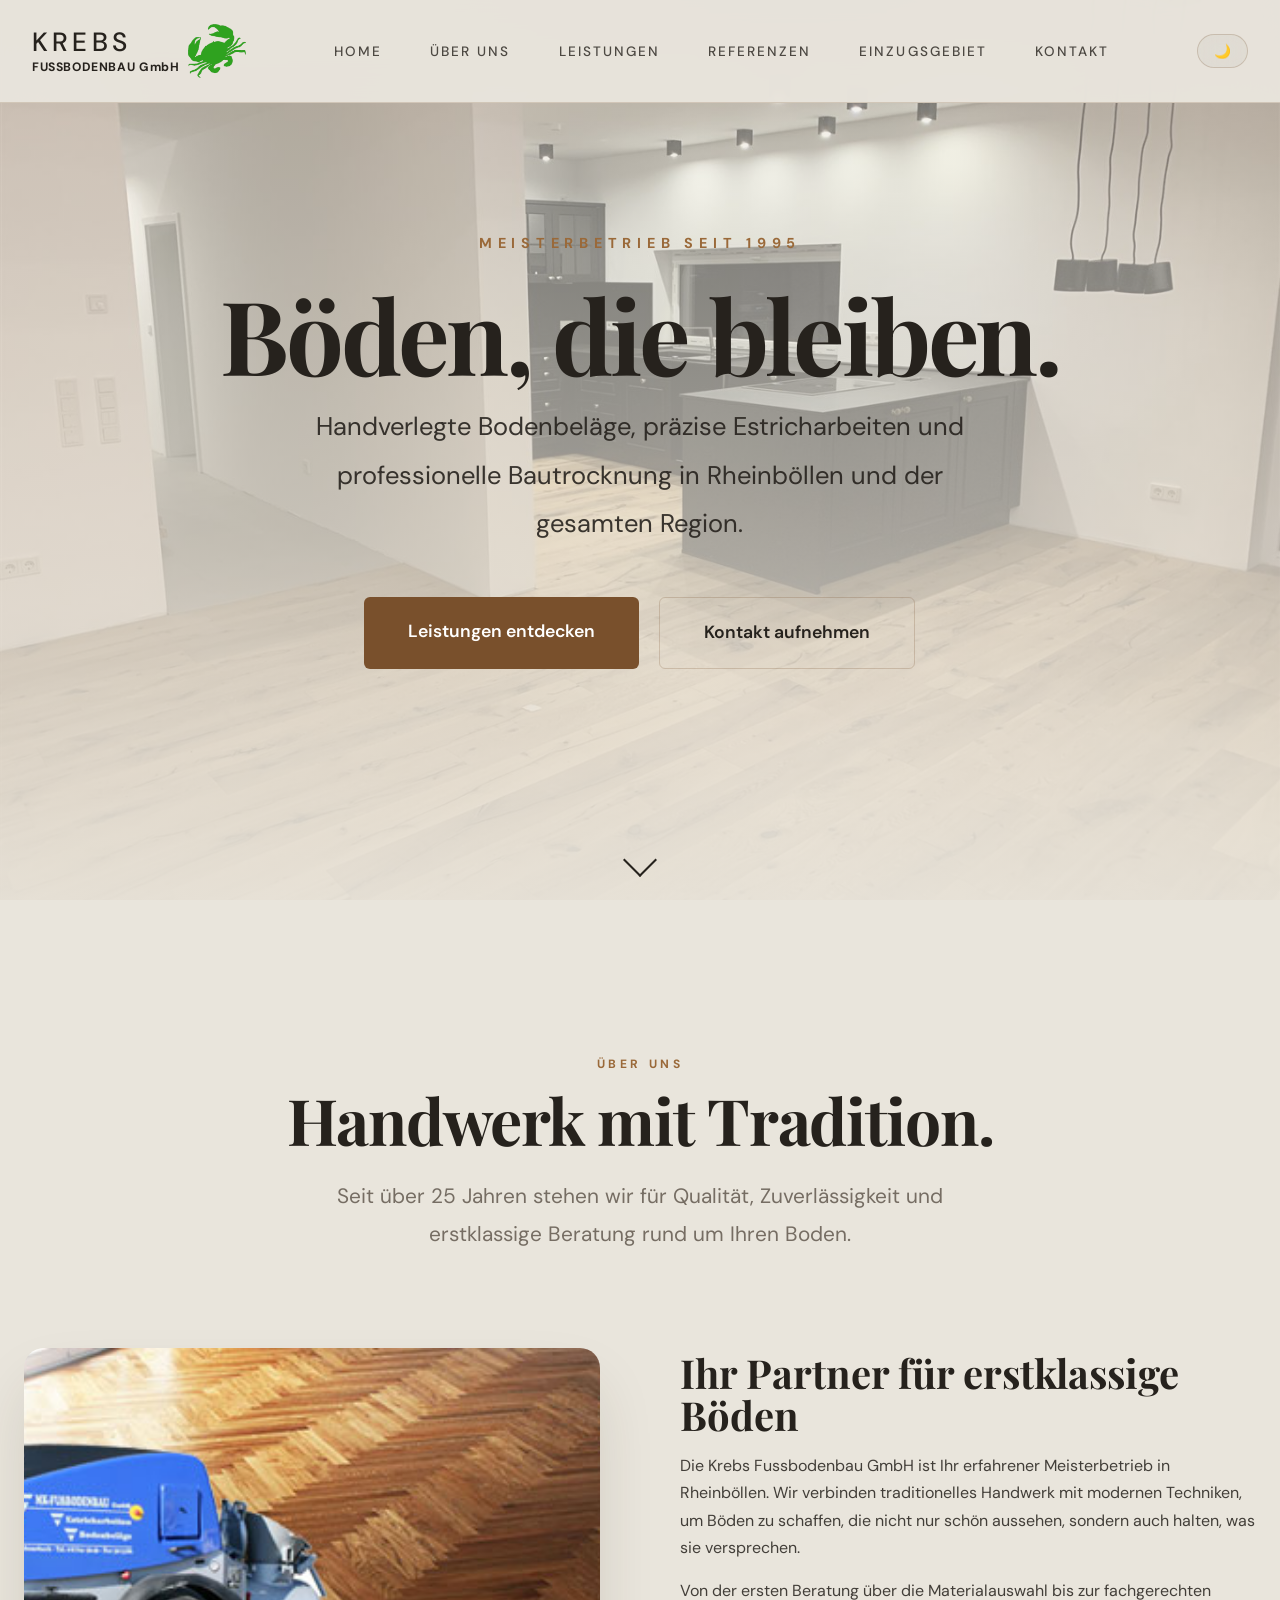
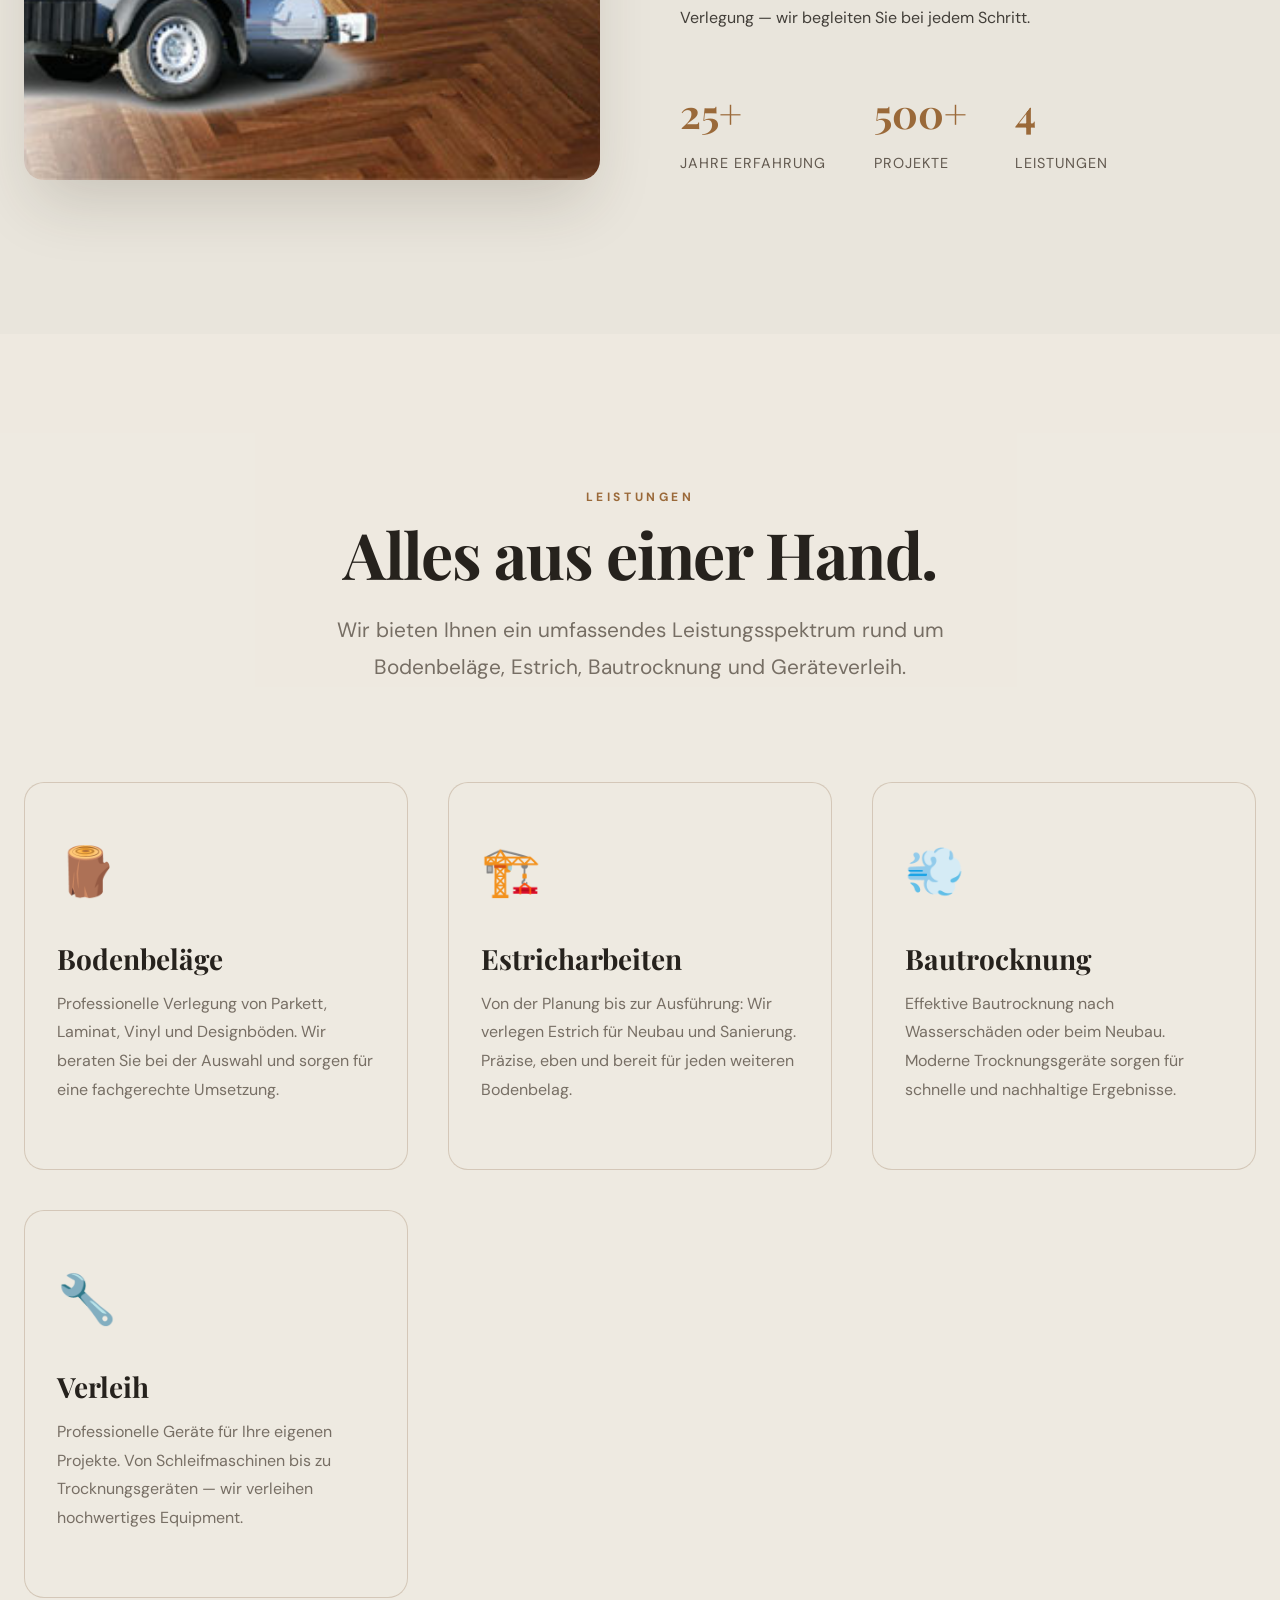
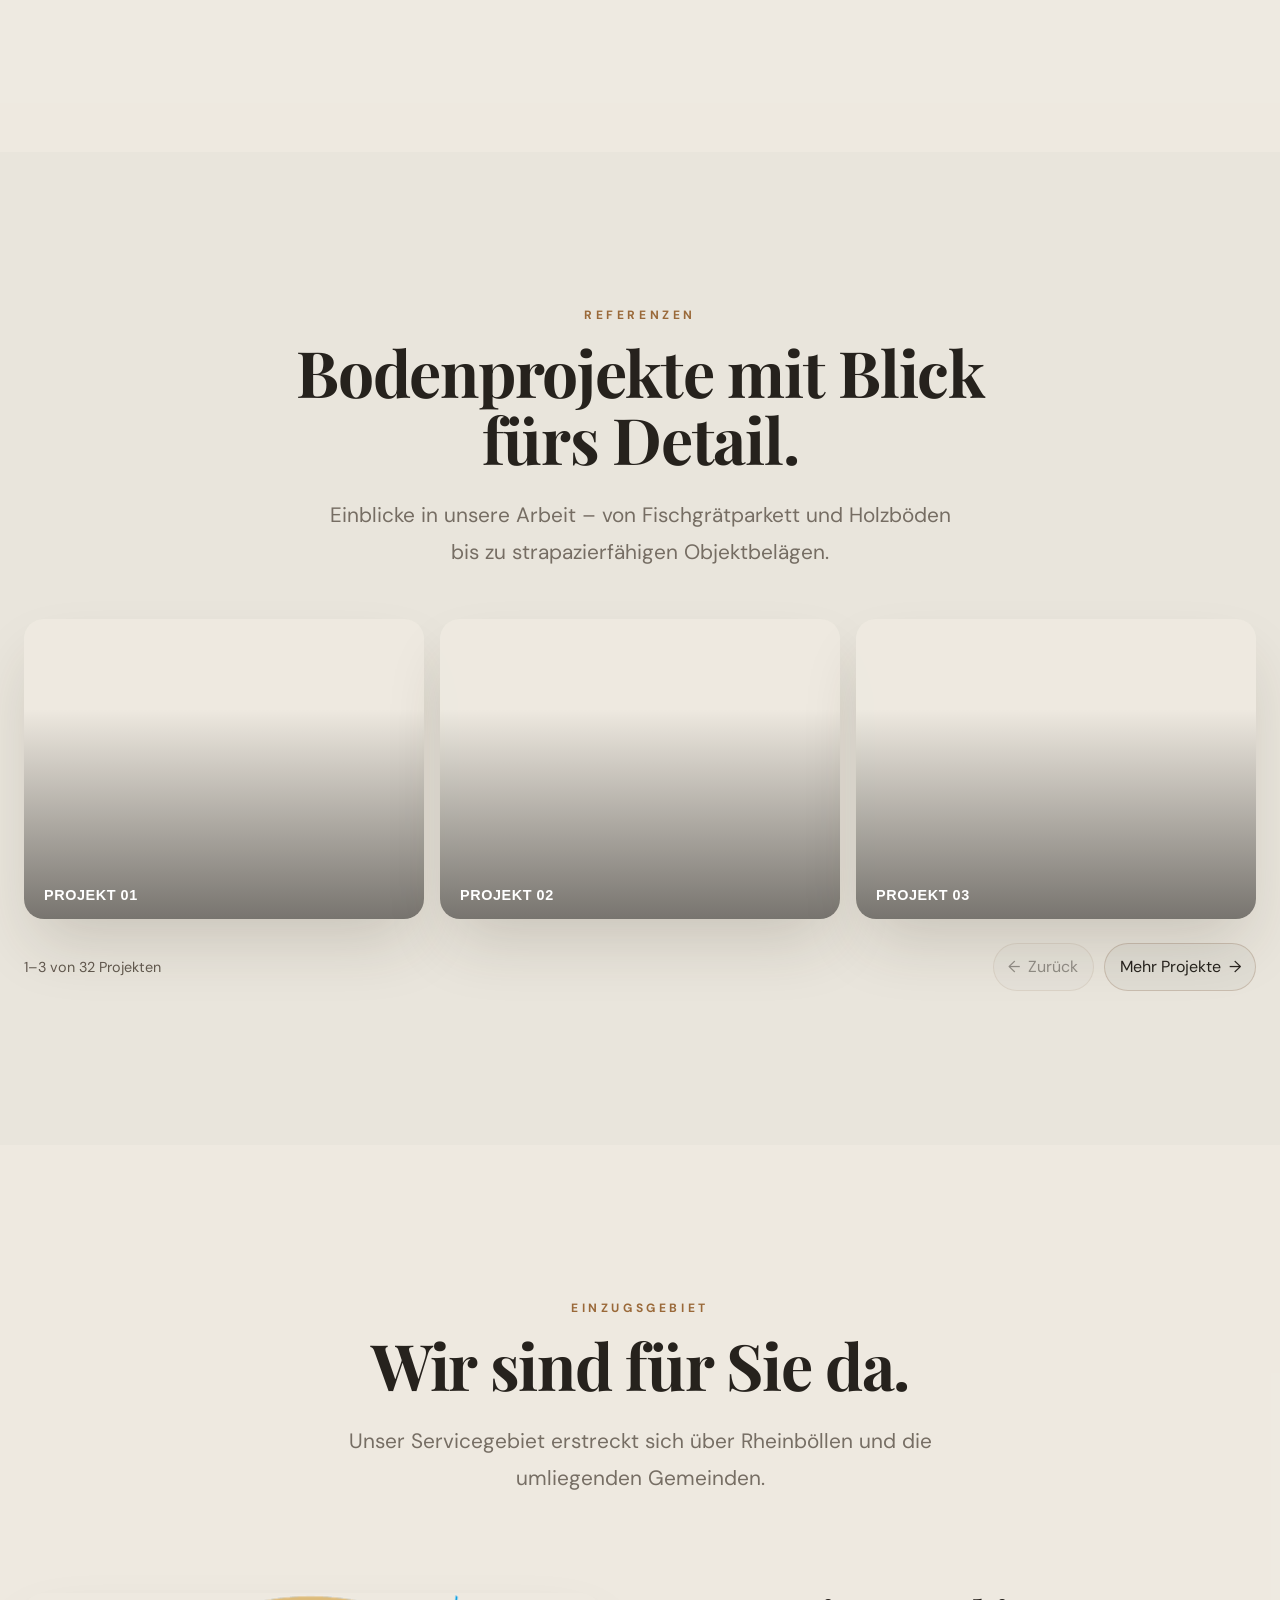
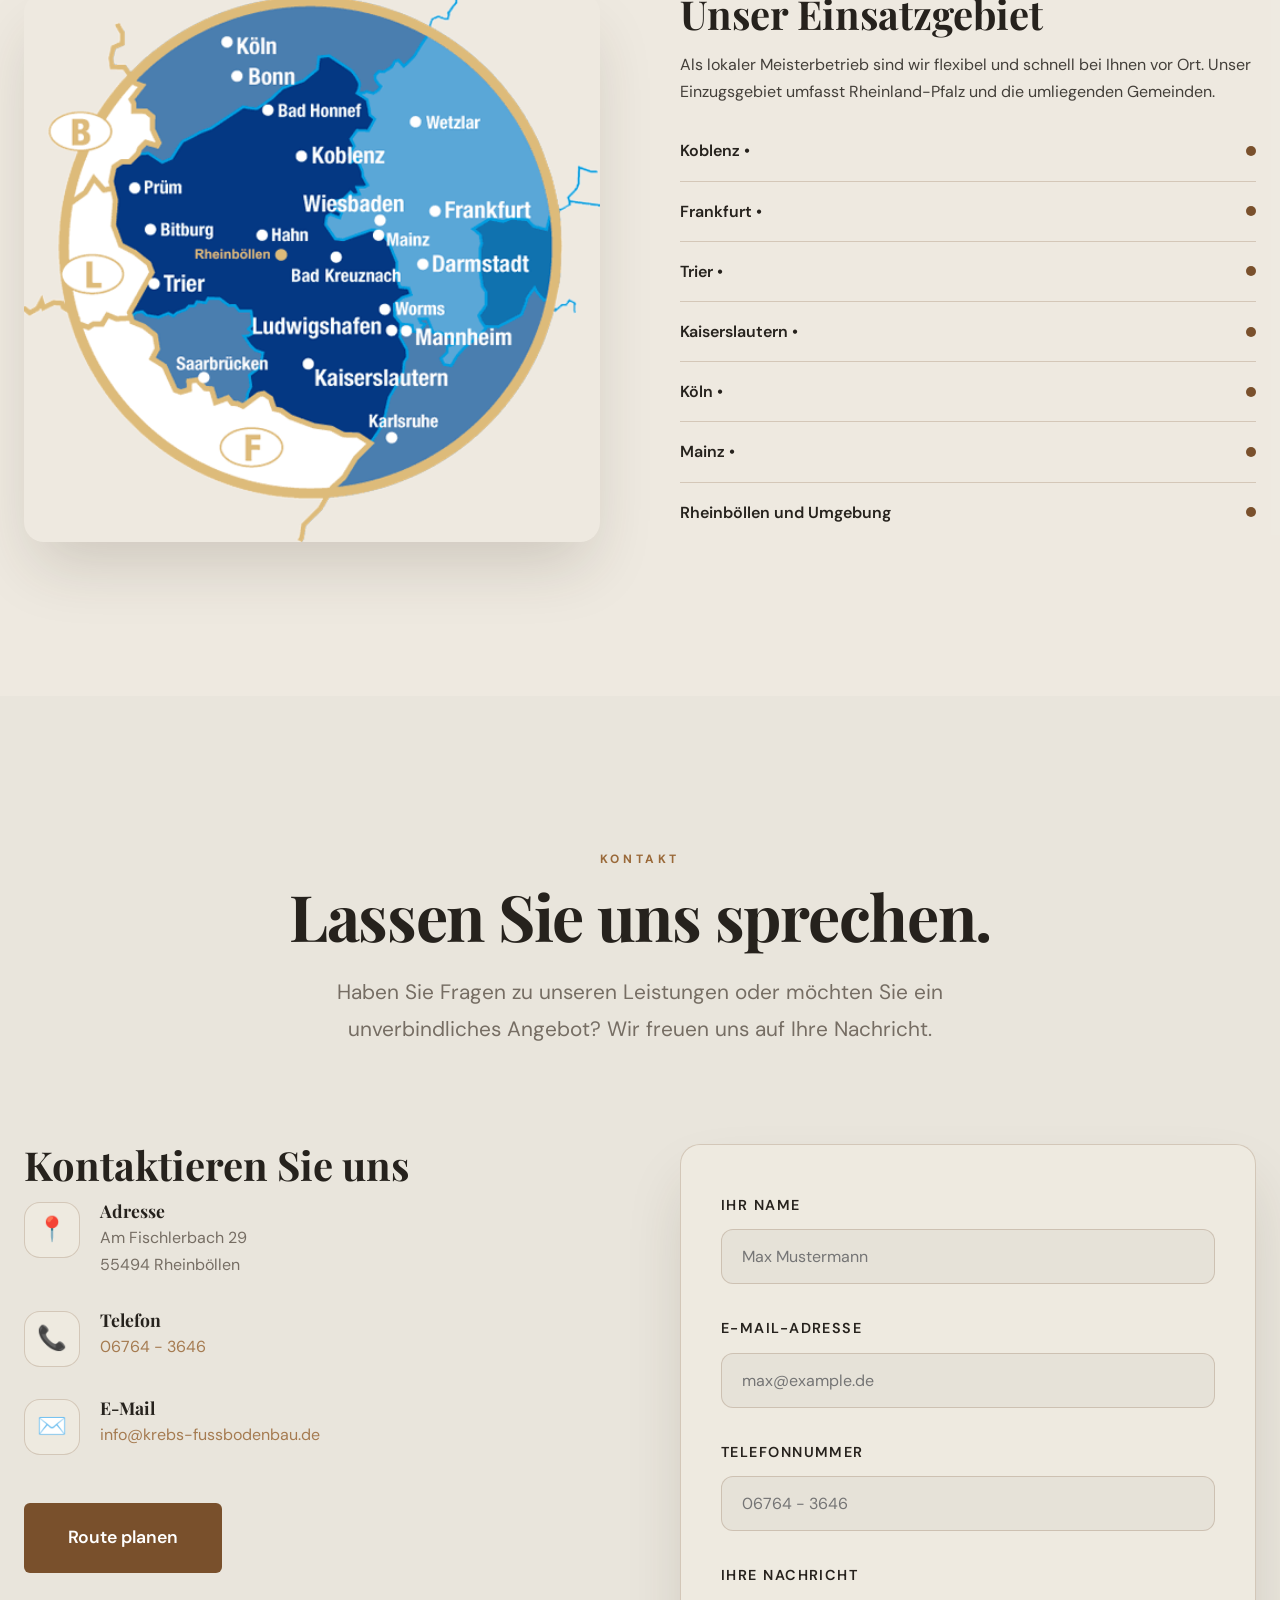
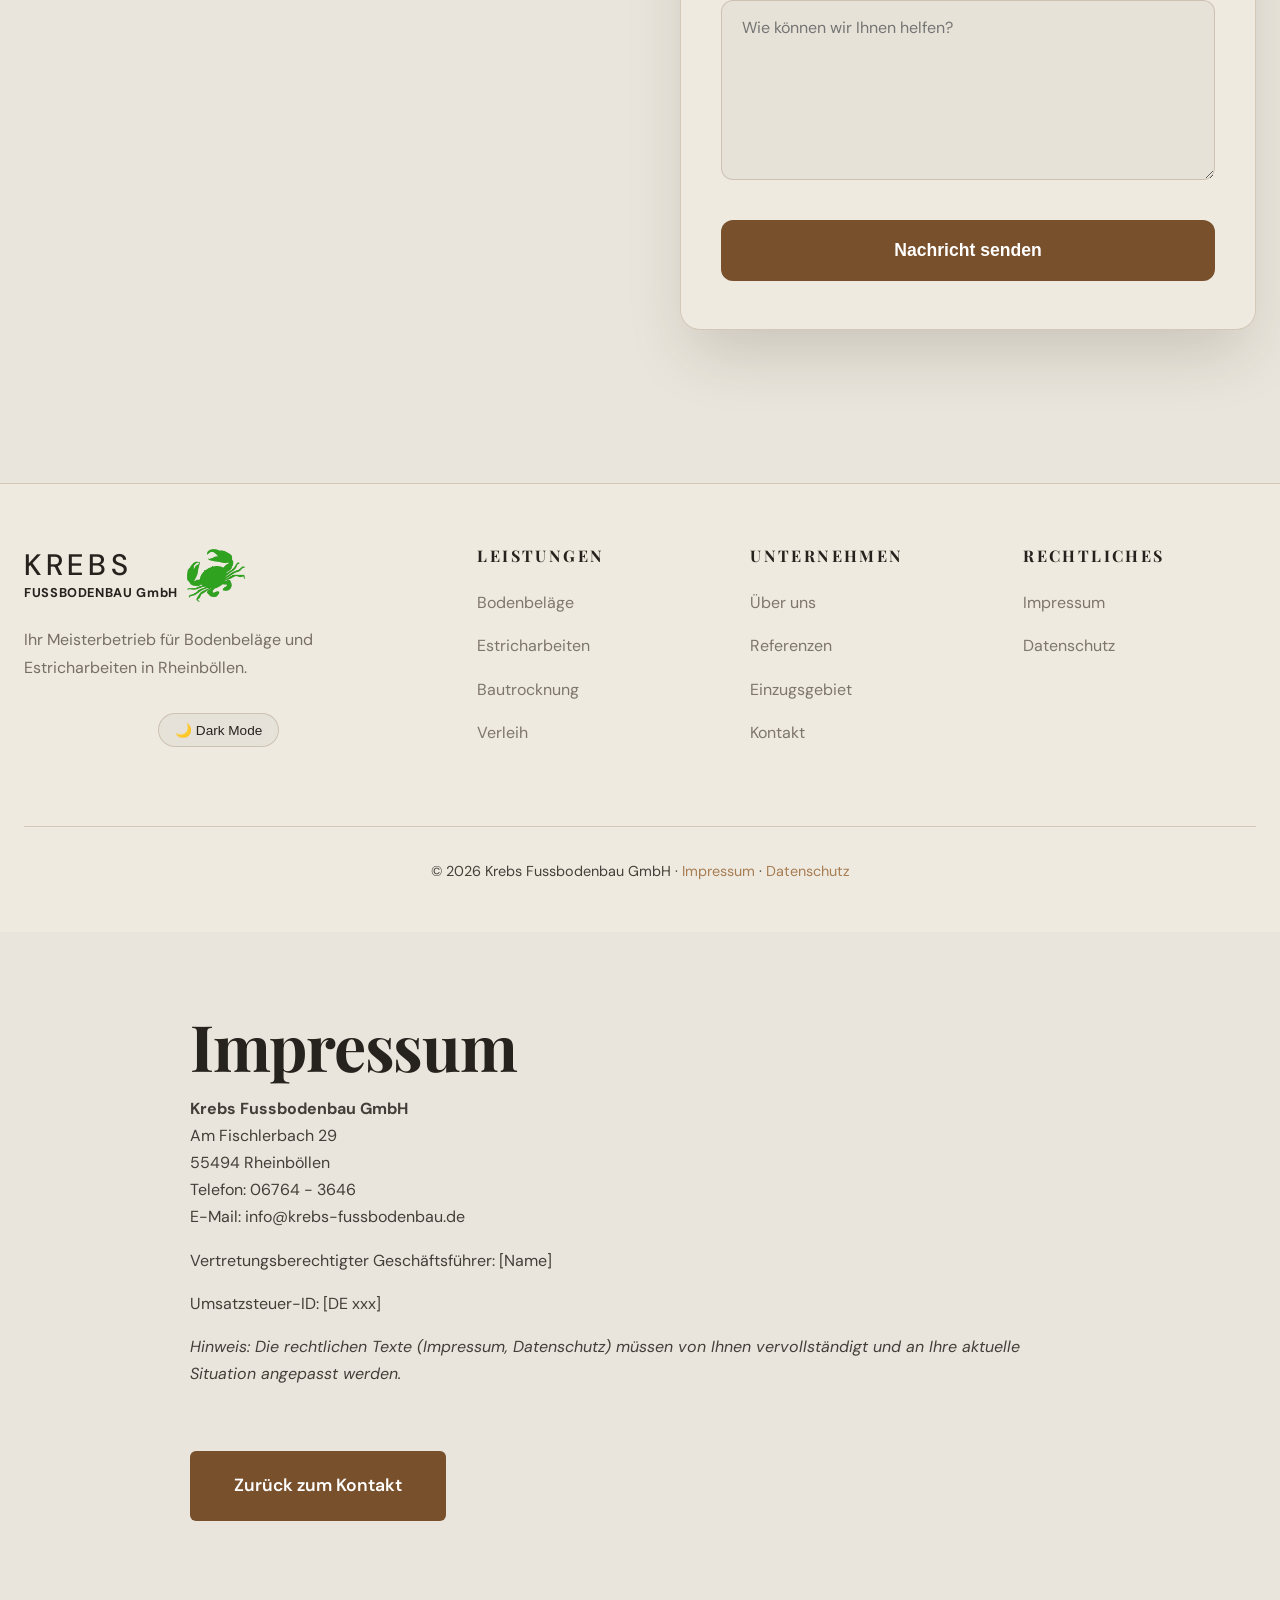
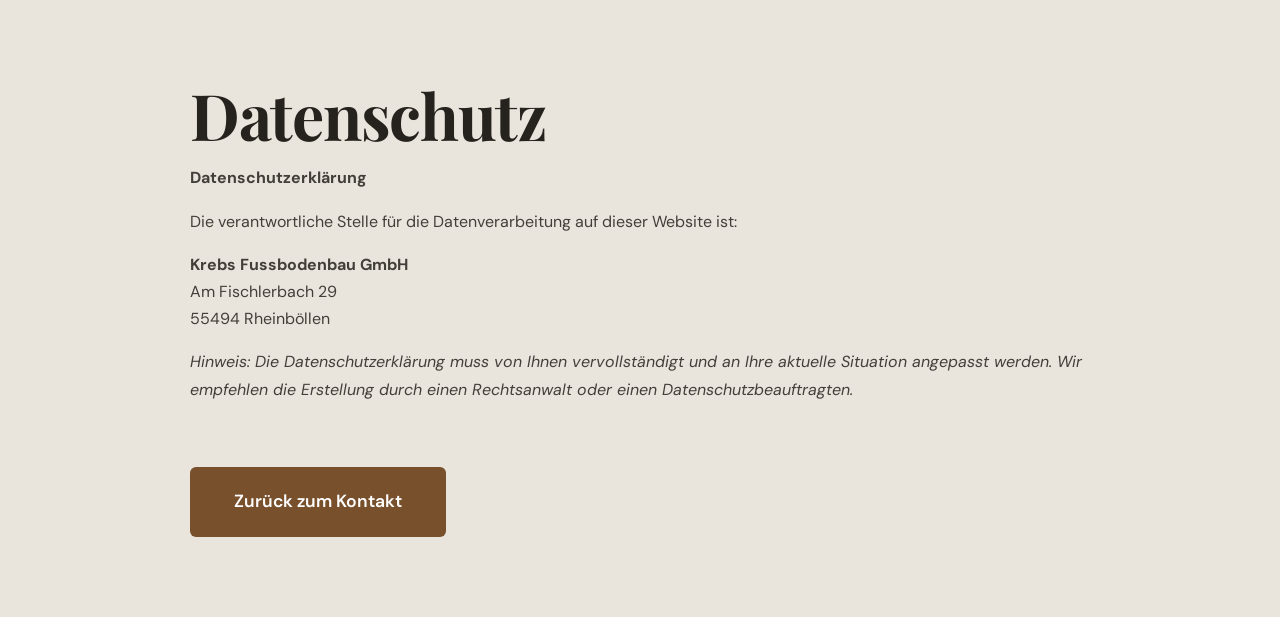
==== commit db32f7ec: "fix" ====
--- a/index.html
+++ b/index.html
@@ -26,21 +26,21 @@
       --hero-overlay: linear-gradient(180deg, rgba(10, 8, 6, 0.2) 0%, rgba(10, 8, 6, 0.5) 50%, rgba(10, 8, 6, 0.85) 100%);
     }
     :root[data-theme="light"] {
-      --bg: #f7f4ed;
+      --bg: #e9e5dc;
       --fg: #26221d;
       --accent: #79502c;
       --accent-hover: #9a6939;
       --muted: #62594f;
-      --card: rgba(255, 255, 255, 0.82);
+      --card: rgba(238, 234, 225, 0.94);
       --card-border: rgba(121, 80, 44, 0.22);
       --shadow: 0 32px 64px -12px rgba(58, 42, 25, 0.18);
       --glass: rgba(38, 34, 29, 0.04);
-      --nav-bg: rgba(247, 244, 237, 0.97);
+      --nav-bg: rgba(233, 229, 220, 0.97);
       --nav-border: rgba(121, 80, 44, 0.2);
-      --hero-overlay: linear-gradient(180deg, rgba(247, 244, 237, 0.45) 0%, rgba(247, 244, 237, 0.68) 55%, rgba(247, 244, 237, 0.94) 100%);
+      --hero-overlay: linear-gradient(180deg, rgba(233, 229, 220, 0.45) 0%, rgba(233, 229, 220, 0.68) 55%, rgba(233, 229, 220, 0.94) 100%);
     }
     * { box-sizing: border-box; }
-    html { scroll-behavior: smooth; }
+    html { scroll-behavior: smooth; overflow-x: clip; }
     body {
       font-family: 'DM Sans', sans-serif;
       background: var(--bg);
@@ -49,7 +49,7 @@
       padding: 0;
       min-height: 100vh;
       line-height: 1.7;
-      overflow-x: hidden;
+      overflow-x: clip;
     }
     h1, h2, h3, h4 { font-family: 'Playfair Display', Georgia, serif; font-weight: 700; line-height: 1.05; margin: 0 0 1rem; }
     h1 { font-size: clamp(3.5rem, 8vw, 7rem); letter-spacing: -0.03em; }
@@ -129,6 +129,10 @@
     .project-gallery-button:hover:not(:disabled) { border-color: var(--accent); background: rgba(139, 90, 43, 0.15); color: var(--accent-hover); }
     .project-gallery-button:disabled { cursor: not-allowed; opacity: 0.45; }
     .about-layout, .einzugsgebiet-layout, .kontakt-layout { display: grid; grid-template-columns: minmax(0, 1fr) minmax(0, 1fr); gap: 5rem; }
+    .about-stats { display: flex; flex-wrap: wrap; gap: 1.5rem 3rem; margin-top: 3rem; }
+    .leistungen-grid { display: grid; grid-template-columns: repeat(auto-fit, minmax(min(100%, 320px), 1fr)); gap: 2.5rem; }
+    .footer-layout { display: grid; grid-template-columns: minmax(0, 1fr) minmax(0, 2fr); gap: 4rem; align-items: start; }
+    .footer-links { display: grid; grid-template-columns: repeat(auto-fit, minmax(min(100%, 220px), 1fr)); gap: 2.5rem; }
     .project-dialog { width: fit-content; max-width: 96vw; max-height: 94vh; padding: 0; overflow: visible; border: 1px solid rgba(255,255,255,0.2); border-radius: 16px; background: #111; color: #fff; box-shadow: 0 24px 80px rgba(0,0,0,0.5); }
     .project-dialog::backdrop { background: rgba(5, 5, 5, 0.86); backdrop-filter: blur(6px); }
     .project-viewer { position: relative; display: grid; grid-template-columns: auto minmax(0, 1fr) auto; align-items: center; gap: 0.75rem; padding: 3.5rem 1rem 1rem; }
@@ -141,6 +145,11 @@
     .project-viewer__caption { grid-column: 1 / -1; display: flex; justify-content: space-between; gap: 1rem; color: rgba(255,255,255,0.8); font-size: 0.9rem; }
     @media (max-width: 768px) {
       .about-layout, .einzugsgebiet-layout, .kontakt-layout { grid-template-columns: minmax(0, 1fr); gap: 2.5rem; }
+      .about-stats { gap: 1.25rem 2rem; margin-top: 2rem; }
+      .leistungen-grid { gap: 1.5rem; }
+      .footer-layout { grid-template-columns: minmax(0, 1fr); gap: 2.5rem; }
+      .footer-links { gap: 1.5rem; }
+      .kontakt-form { padding: 2rem 1.25rem !important; }
       .einzugsgebiet-layout { gap: 1.5rem; }
       .einzugsgebiet-content { display: contents; }
       .einzugsgebiet-content h3 { order: -1; }
@@ -225,7 +234,7 @@
           <h3>Ihr Partner für erstklassige Böden</h3>
           <p>Die Krebs Fussbodenbau GmbH ist Ihr erfahrener Meisterbetrieb in Rheinböllen. Wir verbinden traditionelles Handwerk mit modernen Techniken, um Böden zu schaffen, die nicht nur schön aussehen, sondern auch halten, was sie versprechen.</p>
           <p>Von der ersten Beratung über die Materialauswahl bis zur fachgerechten Verlegung — wir begleiten Sie bei jedem Schritt.</p>
-          <div style="display: flex; gap: 3rem; margin-top: 3rem;">
+          <div class="about-stats">
             <div style="display: flex; flex-direction: column; gap: 0.25rem;">
               <span style="font-family: 'Playfair Display', serif; font-size: 2.5rem; font-weight: 700; color: var(--accent-hover);">25+</span>
               <span style="font-size: 0.9rem; color: var(--muted); text-transform: uppercase; letter-spacing: 1px;">Jahre Erfahrung</span>
@@ -251,7 +260,7 @@
         <h2 class="section-title">Alles aus einer Hand.</h2>
         <p class="section-subtitle">Wir bieten Ihnen ein umfassendes Leistungsspektrum rund um Bodenbeläge, Estrich, Bautrocknung und Geräteverleih.</p>
       </div>
-      <div style="display: grid; grid-template-columns: repeat(auto-fit, minmax(320px, 1fr)); gap: 2.5rem;">
+      <div class="leistungen-grid">
         <div class="leistung-card reveal reveal-delay-2" style="background: var(--card); border: 1px solid var(--card-border); border-radius: var(--radius); padding: 3rem 2rem; transition: var(--transition); position: relative; overflow: hidden; backdrop-filter: blur(10px);">
           <span style="font-size: 3rem; margin-bottom: 2rem; display: inline-block;">🪵</span>
           <h4 style="color: var(--fg);">Bodenbeläge</h4>
@@ -397,7 +406,7 @@
 
   <footer style="background: var(--card); border-top: 1px solid var(--card-border); padding: 4rem 1.5rem 2rem; backdrop-filter: blur(10px);">
     <div class="container">
-      <div style="max-width: 1400px; margin: 0 auto; display: grid; grid-template-columns: 1fr 2fr; gap: 4rem; align-items: start;">
+      <div class="footer-layout">
         <div class="footer-brand reveal reveal-delay-1">
           <div class="brand-mark" style="margin-bottom: 1.5rem;" role="img" aria-label="Krebs Fussbodenbau GmbH">
             <span class="brand-mark__text" aria-hidden="true">
@@ -411,7 +420,7 @@
             <button class="theme-toggle" id="theme-toggle-footer" aria-label="Hellmodus aktivieren">☀️ Hellmodus</button>
           </div>
         </div>
-        <div style="display: grid; grid-template-columns: repeat(auto-fit, minmax(220px, 1fr)); gap: 2.5rem;">
+        <div class="footer-links">
           <div class="footer-section reveal reveal-delay-2">
             <h4 style="font-size: 1rem; text-transform: uppercase; letter-spacing: 0.15em; color: var(--fg); margin-bottom: 1.5rem;">Leistungen</h4>
             <ul style="list-style: none; padding: 0; margin: 0;">
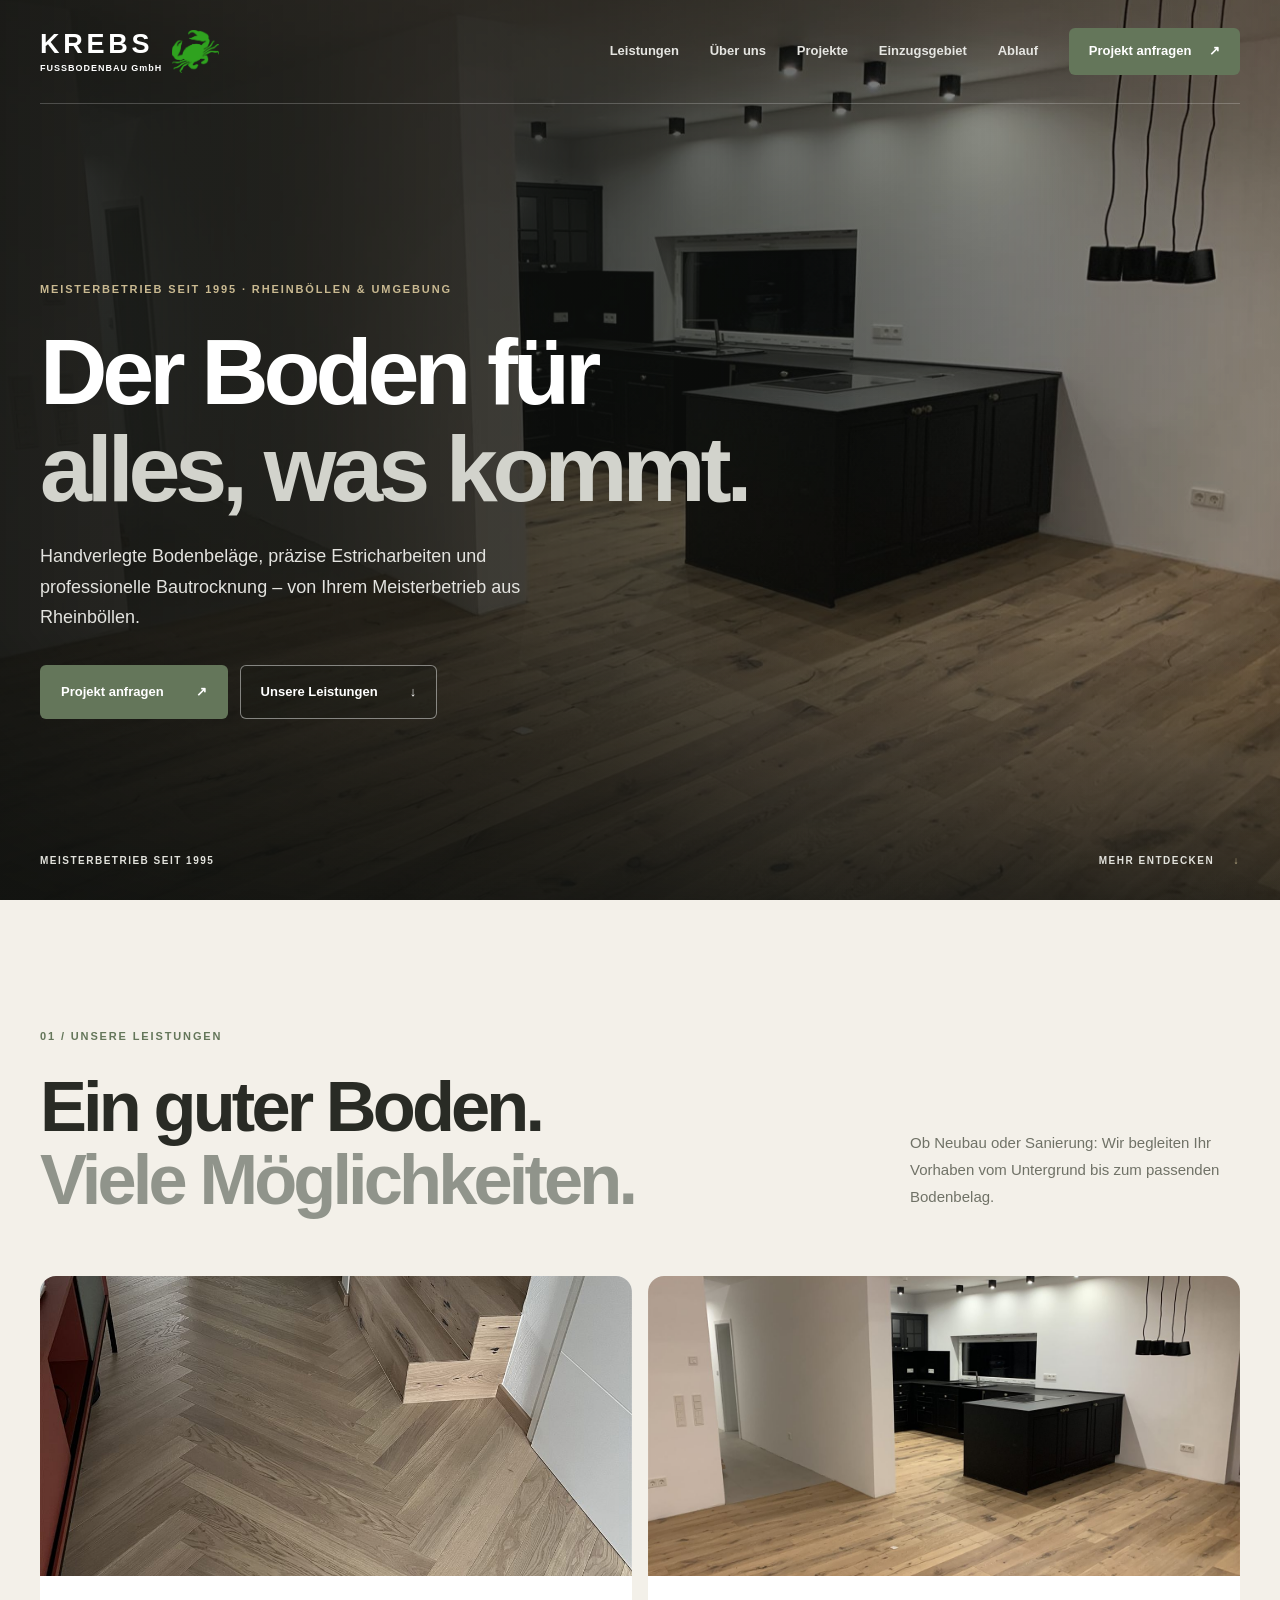
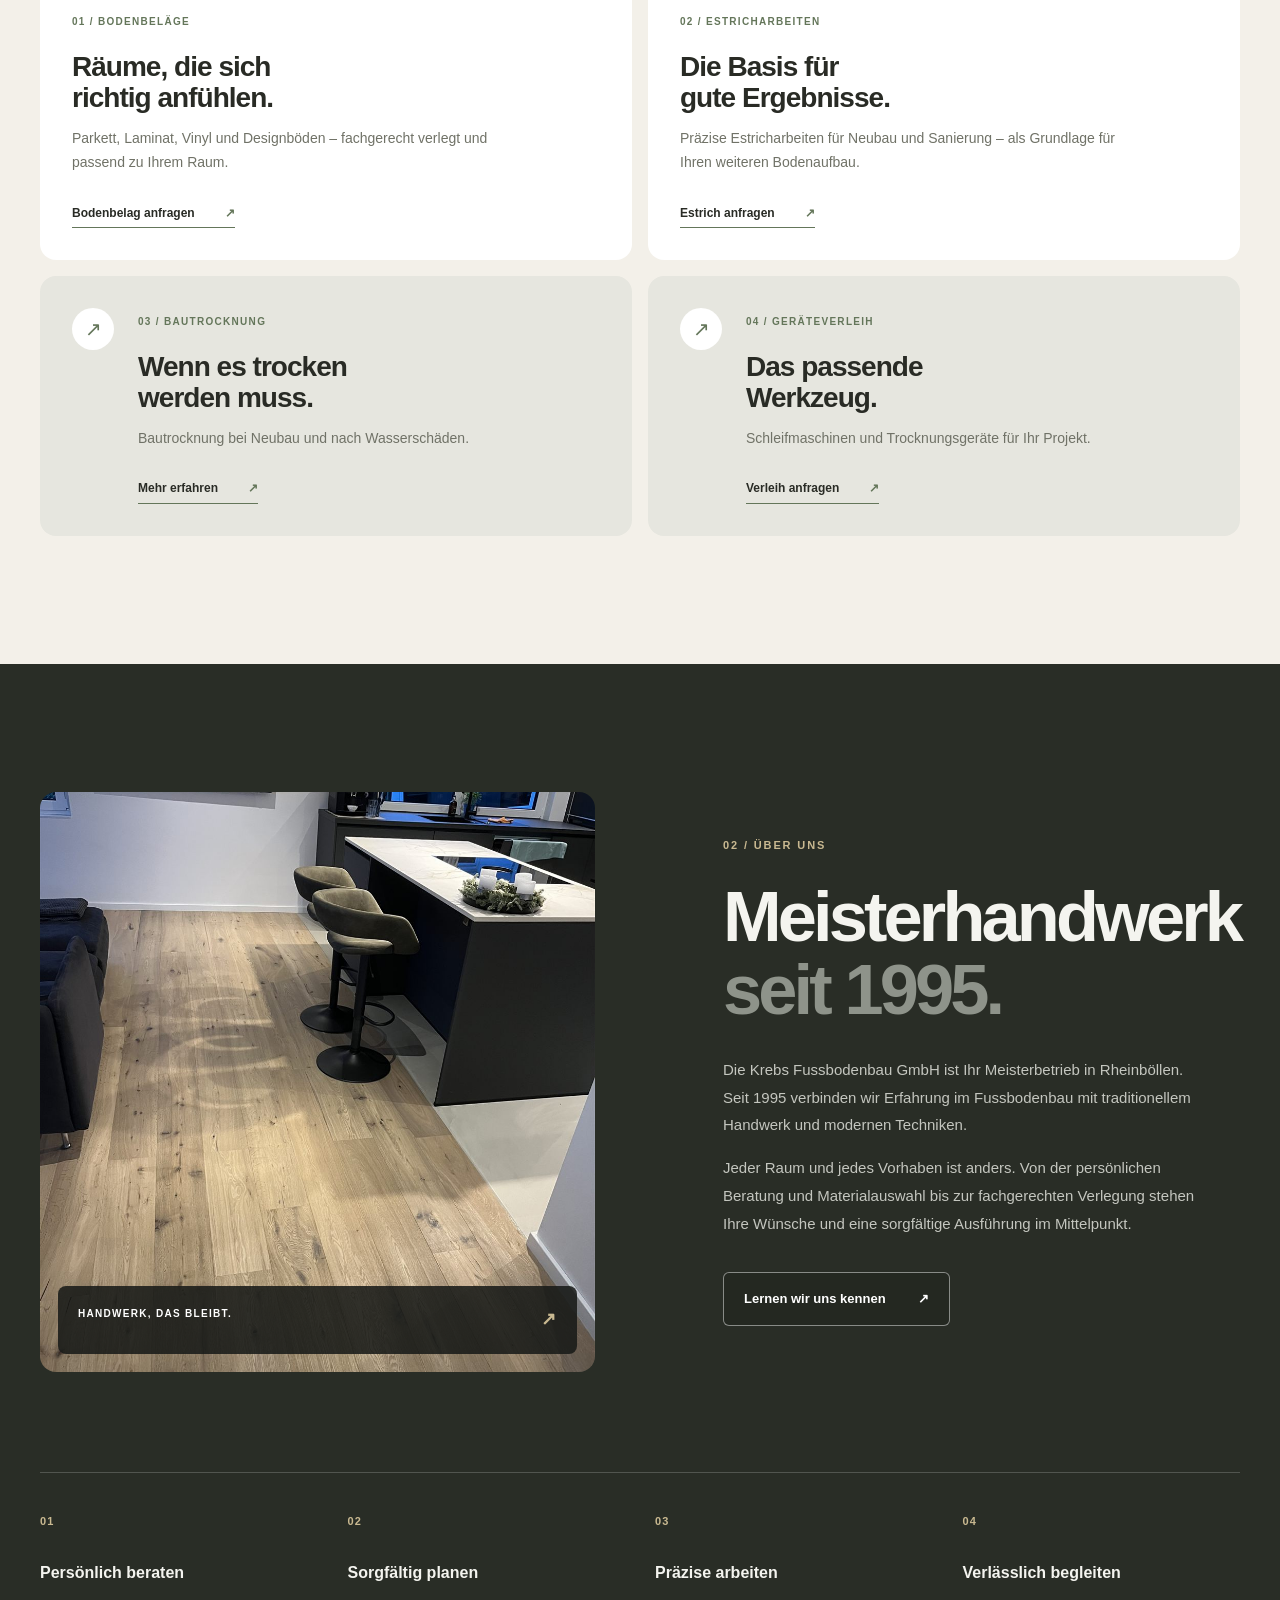
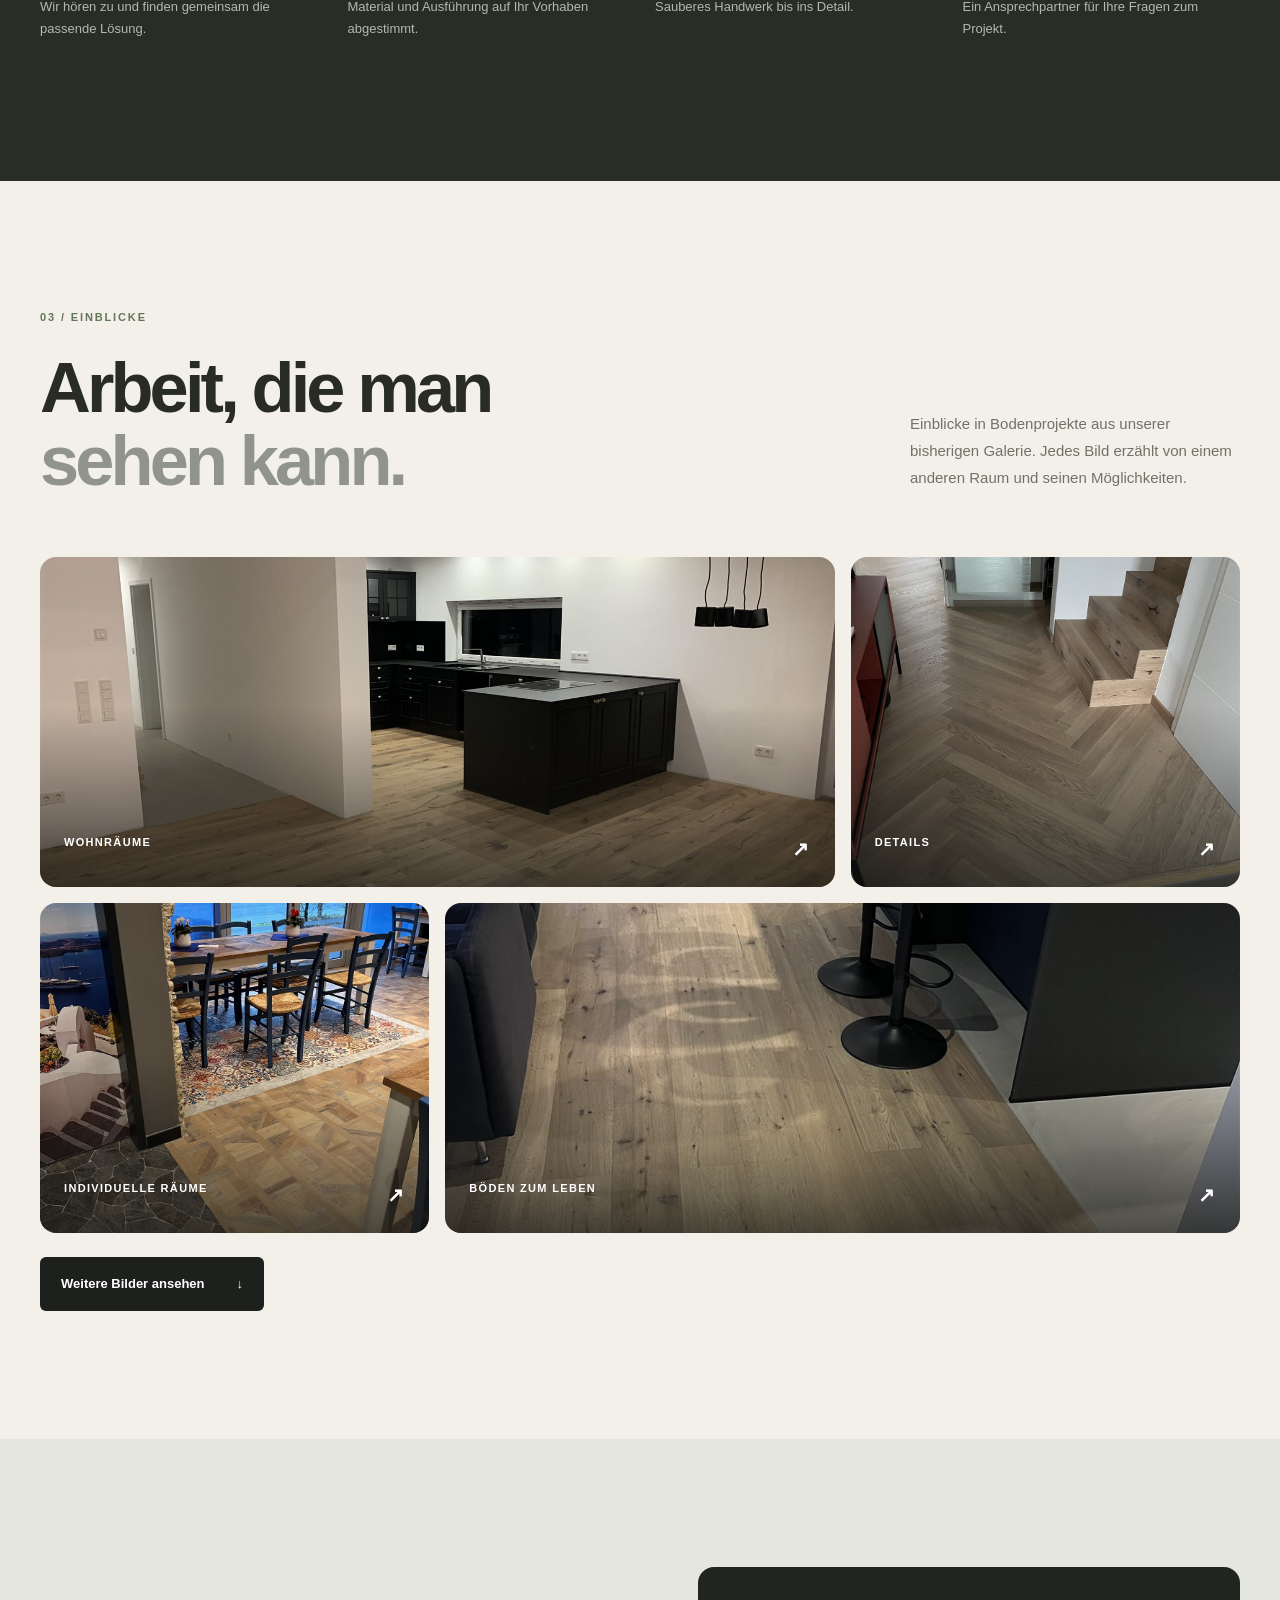
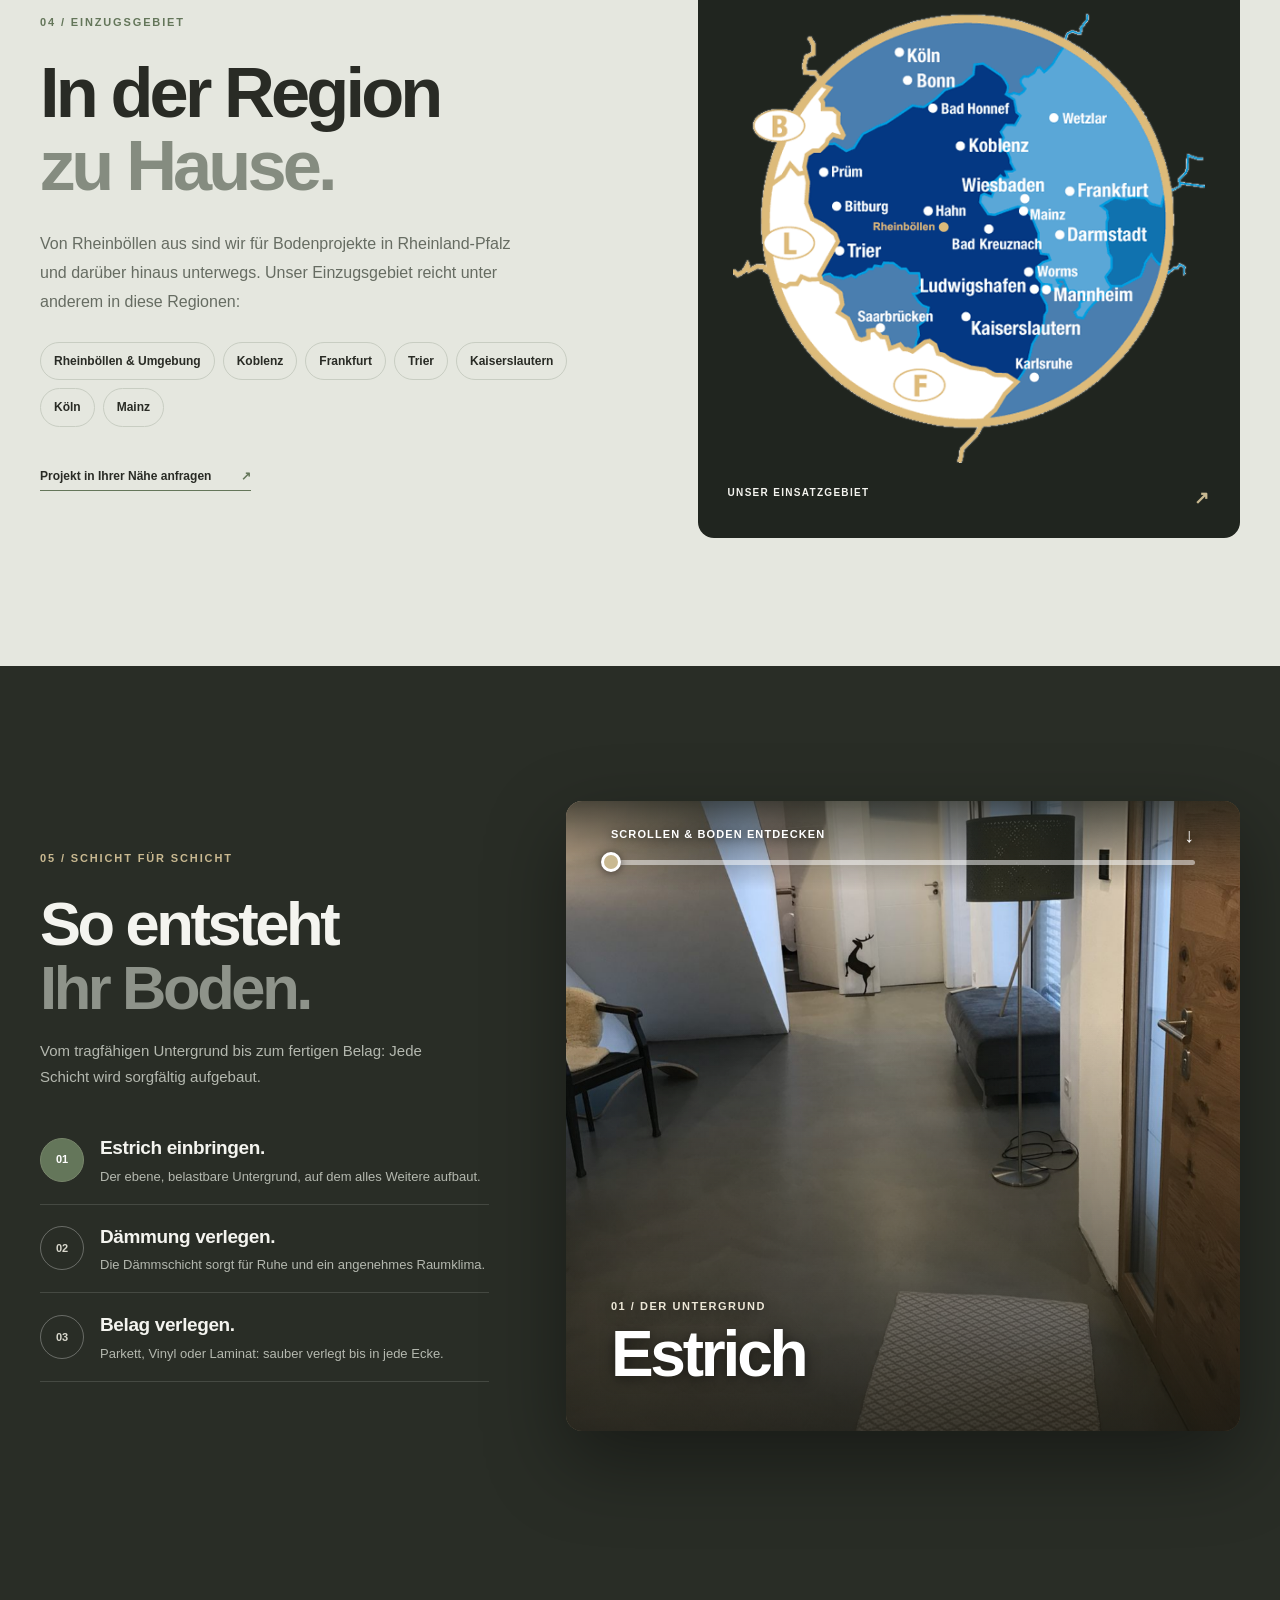
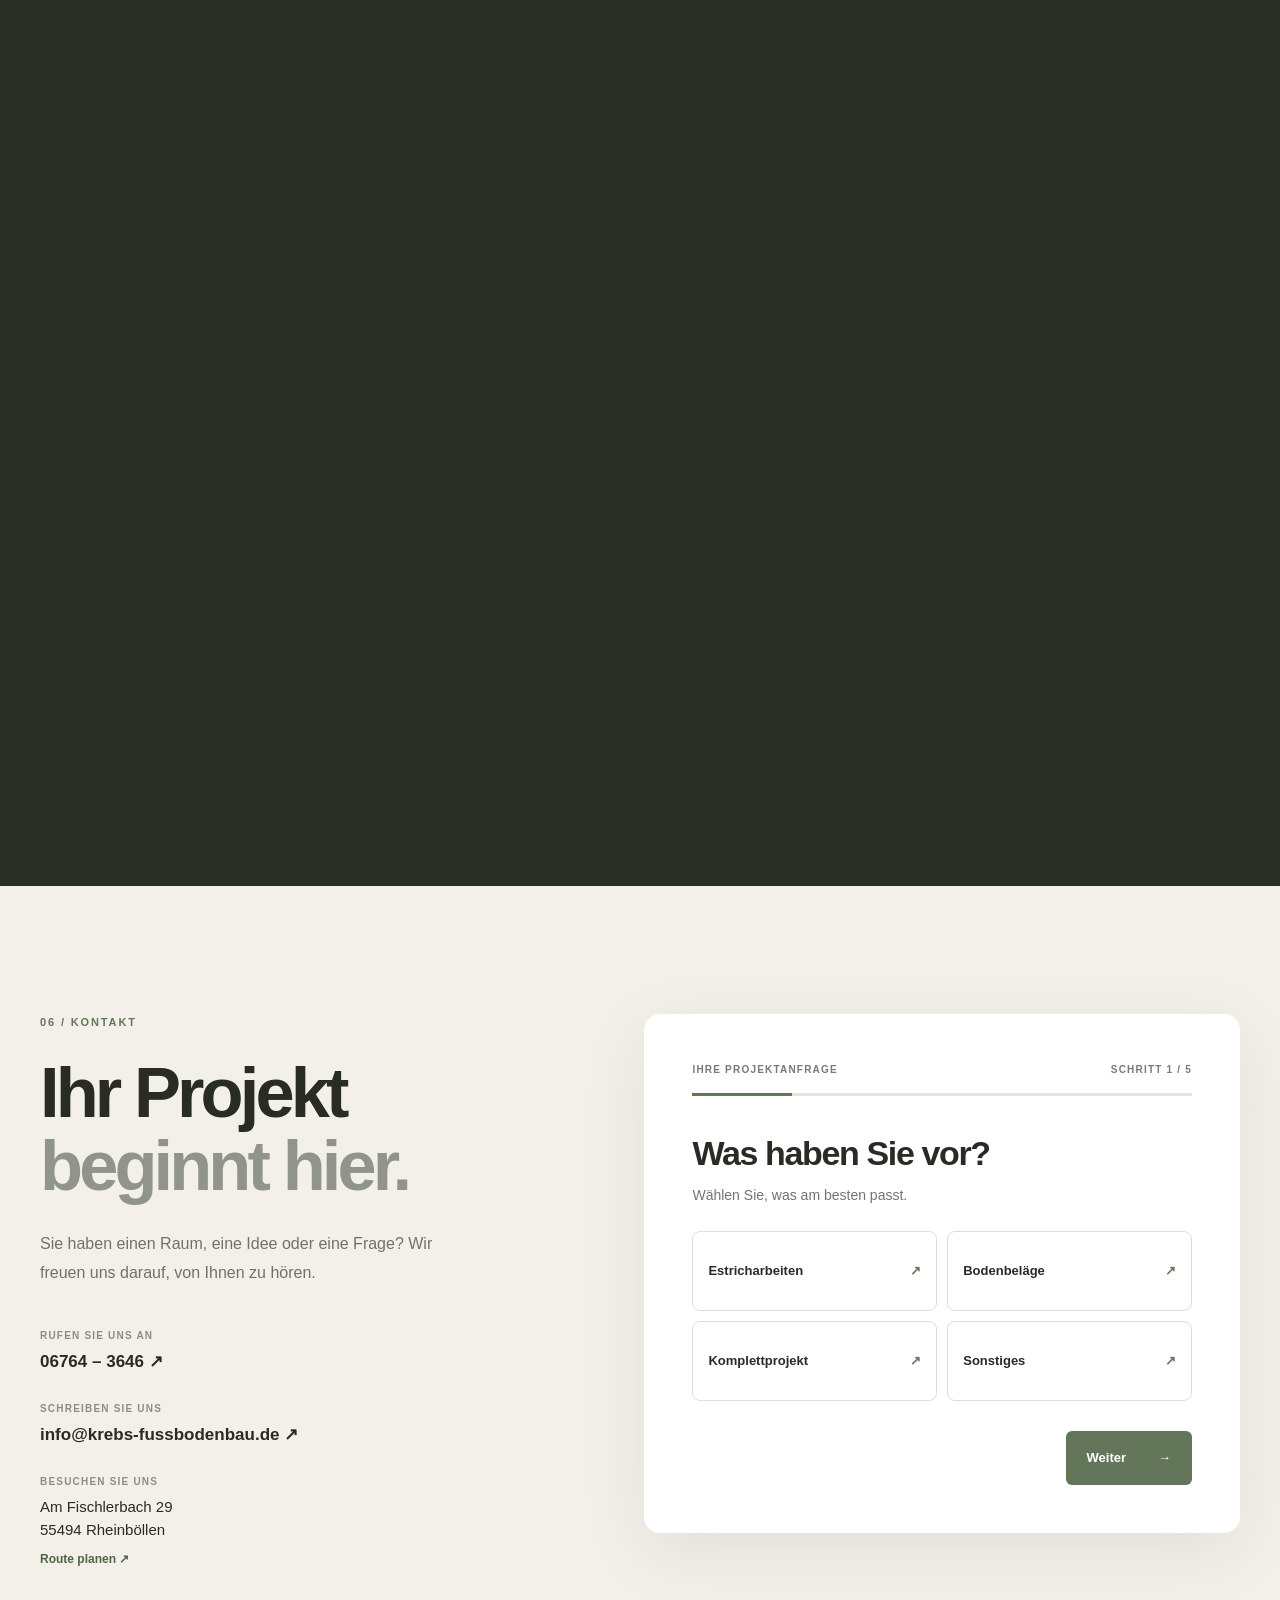
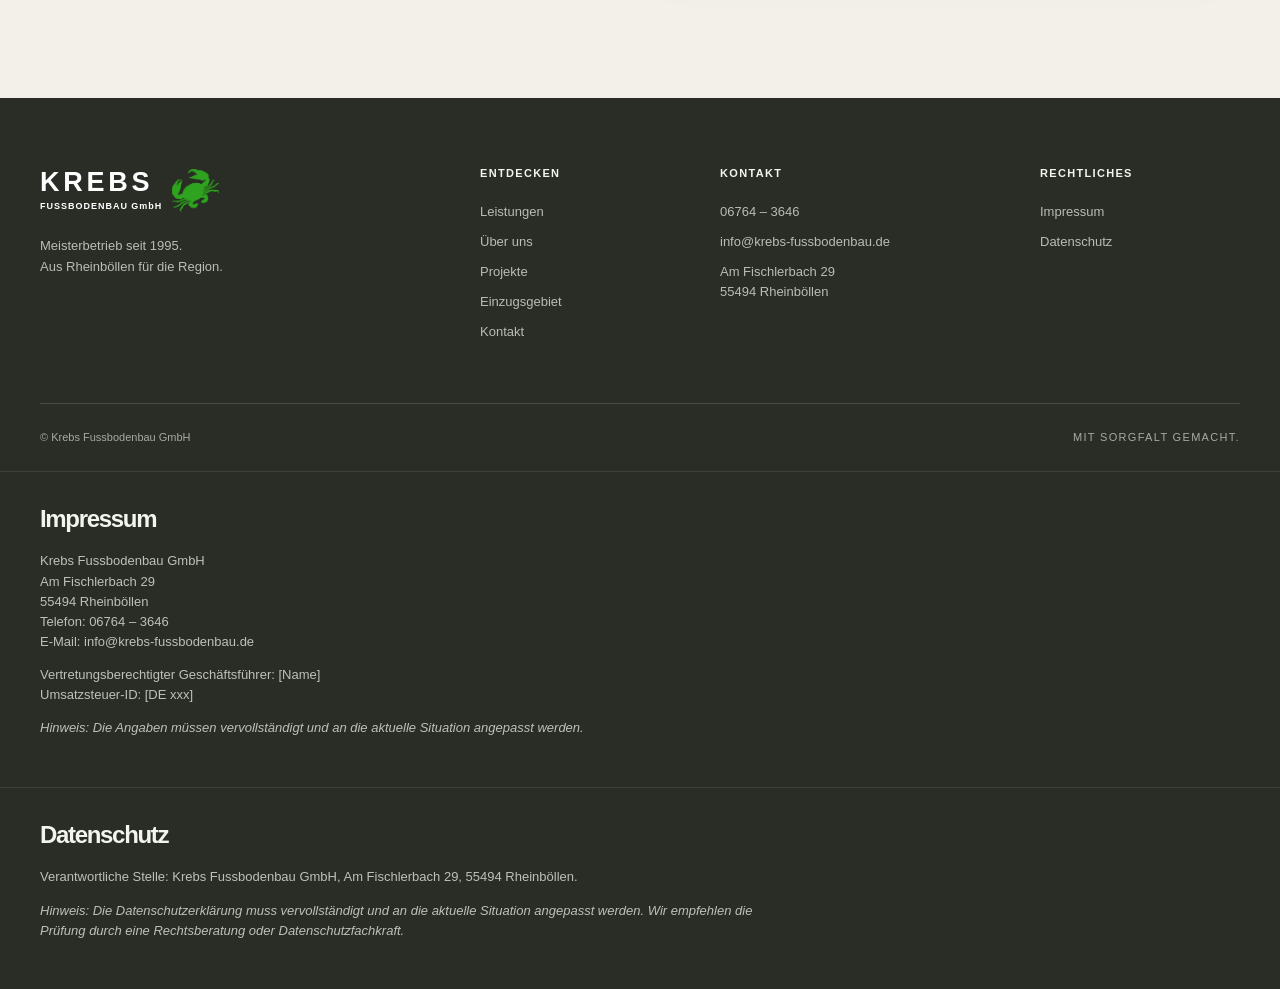
==== commit 820e01ac: "new design" ====
--- a/index.html
+++ b/index.html
@@ -1,655 +1,164 @@
-<!DOCTYPE html>
+<!doctype html>
 <html lang="de">
 <head>
   <meta charset="utf-8">
-  <meta name="viewport" content="width=device-width, initial-scale=1.0, viewport-fit=cover">
-  <title>Krebs Fussbodenbau — Meisterbetrieb Rheinböllen</title>
-  <meta name="description" content="Krebs Fussbodenbau GmbH — Bodenbeläge, Estricharbeiten, Bautrocknung und Verleih in Rheinböllen und Umgebung.">
-  <link rel="preconnect" href="https://fonts.googleapis.com">
-  <link rel="preconnect" href="https://fonts.gstatic.com" crossorigin>
-  <link href="https://fonts.googleapis.com/css2?family=DM+Sans:wght@400;500;600;700&family=Playfair+Display:ital,wght@0,500;0,600;0,700;0,900;1,500;1,600;1,700&display=swap" rel="stylesheet">
-  <style>
-    :root {
-      --bg: #0a0806;
-      --fg: #f5f1e8;
-      --accent: #8b5a2b;
-      --accent-hover: #c9a06b;
-      --muted: #9a9084;
-      --card: rgba(26, 22, 16, 0.7);
-      --card-border: rgba(139, 90, 43, 0.25);
-      --shadow: 0 32px 64px -12px rgba(0,0,0,0.6);
-      --radius: 20px;
-      --transition: all 0.8s cubic-bezier(0.23, 1, 0.32, 1);
-      --glass: rgba(255, 255, 255, 0.03);
-      --nav-bg: rgba(10, 8, 6, 0.94);
-      --nav-border: rgba(139, 90, 43, 0.15);
-      --hero-overlay: linear-gradient(180deg, rgba(10, 8, 6, 0.2) 0%, rgba(10, 8, 6, 0.5) 50%, rgba(10, 8, 6, 0.85) 100%);
-    }
-    :root[data-theme="light"] {
-      --bg: #e9e5dc;
-      --fg: #26221d;
-      --accent: #79502c;
-      --accent-hover: #9a6939;
-      --muted: #62594f;
-      --card: rgba(238, 234, 225, 0.94);
-      --card-border: rgba(121, 80, 44, 0.22);
-      --shadow: 0 32px 64px -12px rgba(58, 42, 25, 0.18);
-      --glass: rgba(38, 34, 29, 0.04);
-      --nav-bg: rgba(233, 229, 220, 0.97);
-      --nav-border: rgba(121, 80, 44, 0.2);
-      --hero-overlay: linear-gradient(180deg, rgba(233, 229, 220, 0.45) 0%, rgba(233, 229, 220, 0.68) 55%, rgba(233, 229, 220, 0.94) 100%);
-    }
-    * { box-sizing: border-box; }
-    html { scroll-behavior: smooth; overflow-x: clip; }
-    body {
-      font-family: 'DM Sans', sans-serif;
-      background: var(--bg);
-      color: var(--fg);
-      margin: 0;
-      padding: 0;
-      min-height: 100vh;
-      line-height: 1.7;
-      overflow-x: clip;
-    }
-    h1, h2, h3, h4 { font-family: 'Playfair Display', Georgia, serif; font-weight: 700; line-height: 1.05; margin: 0 0 1rem; }
-    h1 { font-size: clamp(3.5rem, 8vw, 7rem); letter-spacing: -0.03em; }
-    h2 { font-size: clamp(2.5rem, 6vw, 4rem); letter-spacing: -0.02em; }
-    h3 { font-size: clamp(1.75rem, 4vw, 2.5rem); }
-    h4 { font-size: clamp(1.25rem, 3vw, 1.75rem); }
-    p { margin: 0 0 1rem; color: var(--fg); opacity: 0.85; }
-    a { color: var(--accent); text-decoration: none; transition: var(--transition); }
-    a:hover { color: var(--accent-hover); }
-    .skip-link {
-      position: absolute; top: -100%; left: 0; background: var(--accent); color: white;
-      padding: 0.5rem 1rem; z-index: 1000; transition: top 0.3s;
-    }
-    .skip-link:focus { top: 0; }
-    .eyebrow { color: var(--accent-hover); font-size: 0.75rem; font-weight: 700; letter-spacing: 0.3em; text-transform: uppercase; margin-bottom: 0.75rem; display: block; }
-    section { padding: clamp(5rem, 12vw, 10rem) 1.5rem; position: relative; }
-    .container { max-width: 1400px; margin: 0 auto; }
-    .section-header { text-align: center; max-width: 800px; margin: 0 auto 6rem; }
-    .section-title { margin-bottom: 1.5rem; }
-    .section-subtitle { font-size: 1.3rem; color: var(--muted); max-width: 650px; margin: 0 auto; line-height: 1.8; }
-    #referenzen .section-header { margin-bottom: 3rem; }
-    .reveal { opacity: 0; transform: translateY(40px); transition: var(--transition); }
-    .reveal.active { opacity: 1; transform: translateY(0); }
-    .reveal-delay-1 { transition-delay: 0.1s; }
-    .reveal-delay-2 { transition-delay: 0.2s; }
-    .reveal-delay-3 { transition-delay: 0.3s; }
-    @keyframes fadeUp { from { opacity: 0; transform: translateY(40px); } to { opacity: 1; transform: translateY(0); } }
-    @keyframes bounce { 0%, 100% { transform: translateX(-50%) translateY(0); } 50% { transform: translateX(-50%) translateY(-14px); } }
-    @keyframes pulse { 0%, 100% { opacity: 1; } 50% { opacity: 0.5; } }
-    a:focus-visible, button:focus-visible { outline: 2px solid var(--accent); outline-offset: 3px; }
-    @media (max-width: 768px) { section { padding: 4rem 1rem; } h1 { font-size: 2.8rem; } .section-subtitle { font-size: 1.1rem; } }
-    nav {
-      position: fixed; top: 0; left: 0; right: 0; z-index: 100;
-      padding: 1.5rem 2rem;
-      background: var(--nav-bg);
-      backdrop-filter: blur(20px);
-      border-bottom: 1px solid var(--nav-border);
-    }
-    .nav-container { max-width: 1400px; margin: 0 auto; display: flex; justify-content: space-between; align-items: center; }
-    .brand-mark { display: flex; align-items: center; gap: 0.55rem; color: var(--fg); text-decoration: none; flex-shrink: 0; }
-    .brand-mark__text { display: flex; flex-direction: column; line-height: 1; }
-    .brand-mark__name { font-size: 1.85rem; font-weight: 500; letter-spacing: 0.16em; }
-    .brand-mark__subtitle { margin-top: 0.35rem; color: var(--fg); font-size: 0.8rem; font-weight: 700; letter-spacing: 0.05em; white-space: nowrap; }
-    .brand-mark__crab { width: 58px; height: 54px; object-fit: contain; }
-    .nav-brand { font-family: 'DM Sans', sans-serif; }
-    .nav-brand .brand-mark__name { font-size: 1.65rem; }
-    .nav-brand .brand-mark__subtitle { font-size: 0.76rem; }
-    .nav-links { display: flex; list-style: none; gap: 3rem; margin: 0; padding: 0; }
-    .nav-links a { color: var(--fg); font-weight: 500; font-size: 0.85rem; text-transform: uppercase; letter-spacing: 0.15em; opacity: 0.8; }
-    .nav-links a:hover { opacity: 1; color: var(--accent-hover); }
-    .theme-toggle { background: var(--glass); border: 1px solid var(--card-border); color: var(--fg); padding: 0.5rem 1rem; border-radius: 50px; cursor: pointer; font-size: 0.85rem; transition: var(--transition); backdrop-filter: blur(10px); }
-    .theme-toggle:hover { border-color: var(--accent); color: var(--accent-hover); background: rgba(139, 90, 43, 0.15); }
-    .hero { position: relative; height: 100vh; min-height: 800px; display: flex; align-items: center; justify-content: center; overflow: hidden; }
-    .hero-image { position: absolute; inset: 0; width: 100%; height: 100%; object-fit: cover; object-position: center 58%; z-index: 1; }
-    .hero-overlay { position: absolute; top: 0; left: 0; width: 100%; height: 100%; background: var(--hero-overlay); z-index: 2; }
-    .hero-content { position: relative; z-index: 3; text-align: center; padding: 0 1.5rem; max-width: 900px; margin: 0 auto; animation: fadeUp 1.2s cubic-bezier(0.23, 1, 0.32, 1) both; }
-    .hero-kicker { font-size: 0.9rem; text-transform: uppercase; letter-spacing: 0.4em; color: var(--accent-hover); font-weight: 700; margin-bottom: 1.5rem; display: block; }
-    .hero-subtitle { font-size: clamp(1.25rem, 2.5vw, 1.6rem); color: var(--fg); max-width: 650px; margin: 0 auto 3rem; opacity: 0.9; line-height: 1.9; }
-    .hero-actions { display: flex; gap: 1.25rem; justify-content: center; flex-wrap: wrap; }
-    .btn-primary { display: inline-block; padding: 1.25rem 2.75rem; background: var(--accent); color: white; text-decoration: none; border-radius: 6px; font-weight: 600; font-size: 1.1rem; transition: var(--transition); border: none; cursor: pointer; }
-    .btn-primary:hover { background: var(--accent-hover); transform: translateY(-4px); box-shadow: 0 20px 40px -10px rgba(139, 90, 43, 0.5); }
-    .btn-secondary { display: inline-block; padding: 1.25rem 2.75rem; background: transparent; color: var(--fg); text-decoration: none; border: 1px solid var(--card-border); border-radius: 6px; font-weight: 600; font-size: 1.1rem; transition: var(--transition); backdrop-filter: blur(10px); }
-    .btn-secondary:hover { border-color: var(--accent); color: var(--accent-hover); transform: translateY(-4px); background: rgba(139, 90, 43, 0.1); }
-    .scroll-indicator { position: absolute; bottom: 2.5rem; left: 50%; transform: translateX(-50%); z-index: 3; animation: bounce 3s infinite; }
-    .scroll-indicator span { display: block; width: 24px; height: 24px; border-bottom: 2px solid var(--fg); border-right: 2px solid var(--fg); transform: rotate(45deg); margin: -12px; }
-    .project-gallery { display: grid; grid-template-columns: repeat(3, minmax(0, 1fr)); gap: 1rem; }
-    .project-card { position: relative; display: block; width: 100%; aspect-ratio: 4 / 3; overflow: hidden; padding: 0; border: 0; border-radius: var(--radius); background: var(--card); box-shadow: var(--shadow); cursor: zoom-in; text-align: left; }
-    .project-card::after { position: absolute; inset: 30% 0 0; background: linear-gradient(transparent, rgba(10, 8, 6, 0.72)); content: ""; opacity: 0.72; transition: opacity 0.3s ease; }
-    .project-card__image { display: block; width: 100%; height: 100%; object-fit: cover; transition: transform 0.6s cubic-bezier(0.2, 0.7, 0.2, 1); }
-    .project-card:hover .project-card__image, .project-card:focus-visible .project-card__image { transform: scale(1.045); }
-    .project-card:hover::after, .project-card:focus-visible::after { opacity: 1; }
-    .project-card__label { position: absolute; z-index: 1; right: 1.25rem; bottom: 1rem; left: 1.25rem; color: #fff; font-size: 0.9rem; font-weight: 600; letter-spacing: 0.04em; }
-    .project-gallery-controls { display: flex; align-items: center; justify-content: space-between; gap: 1rem; margin-top: 1.5rem; }
-    .project-gallery-status { color: var(--muted); font-size: 0.9rem; font-variant-numeric: tabular-nums; }
-    .project-gallery-navigation { display: flex; gap: 0.65rem; }
-    .project-gallery-button { display: inline-flex; min-width: 2.75rem; min-height: 2.75rem; align-items: center; justify-content: center; gap: 0.5rem; padding: 0.6rem 0.9rem; border: 1px solid var(--card-border); border-radius: 999px; background: var(--glass); color: var(--fg); font: inherit; cursor: pointer; touch-action: manipulation; transition: background 0.2s ease, border-color 0.2s ease, color 0.2s ease; }
-    .project-gallery-button:hover:not(:disabled) { border-color: var(--accent); background: rgba(139, 90, 43, 0.15); color: var(--accent-hover); }
-    .project-gallery-button:disabled { cursor: not-allowed; opacity: 0.45; }
-    .about-layout, .einzugsgebiet-layout, .kontakt-layout { display: grid; grid-template-columns: minmax(0, 1fr) minmax(0, 1fr); gap: 5rem; }
-    .about-stats { display: flex; flex-wrap: wrap; gap: 1.5rem 3rem; margin-top: 3rem; }
-    .leistungen-grid { display: grid; grid-template-columns: repeat(auto-fit, minmax(min(100%, 320px), 1fr)); gap: 2.5rem; }
-    .footer-layout { display: grid; grid-template-columns: minmax(0, 1fr) minmax(0, 2fr); gap: 4rem; align-items: start; }
-    .footer-links { display: grid; grid-template-columns: repeat(auto-fit, minmax(min(100%, 220px), 1fr)); gap: 2.5rem; }
-    .project-dialog { width: fit-content; max-width: 96vw; max-height: 94vh; padding: 0; overflow: visible; border: 1px solid rgba(255,255,255,0.2); border-radius: 16px; background: #111; color: #fff; box-shadow: 0 24px 80px rgba(0,0,0,0.5); }
-    .project-dialog::backdrop { background: rgba(5, 5, 5, 0.86); backdrop-filter: blur(6px); }
-    .project-viewer { position: relative; display: grid; grid-template-columns: auto minmax(0, 1fr) auto; align-items: center; gap: 0.75rem; padding: 3.5rem 1rem 1rem; }
-    .project-viewer__image { grid-column: 1 / -1; width: min(88vw, 1200px); height: min(72vh, 820px); object-fit: contain; }
-    .project-dialog__button { display: grid; width: 2.75rem; height: 2.75rem; place-items: center; border: 1px solid rgba(255,255,255,0.25); border-radius: 50%; background: rgba(20,20,20,0.75); color: #fff; font: inherit; font-size: 1.5rem; cursor: pointer; transition: background 0.2s ease; }
-    .project-dialog__button:hover { background: rgba(255,255,255,0.2); }
-    .project-dialog__close { position: absolute; z-index: 1; top: 0.75rem; right: 0.75rem; }
-    .project-dialog__previous { position: absolute; z-index: 1; top: 50%; left: 1.5rem; transform: translateY(-50%); }
-    .project-dialog__next { position: absolute; z-index: 1; top: 50%; right: 1.5rem; transform: translateY(-50%); }
-    .project-viewer__caption { grid-column: 1 / -1; display: flex; justify-content: space-between; gap: 1rem; color: rgba(255,255,255,0.8); font-size: 0.9rem; }
-    @media (max-width: 768px) {
-      .about-layout, .einzugsgebiet-layout, .kontakt-layout { grid-template-columns: minmax(0, 1fr); gap: 2.5rem; }
-      .about-stats { gap: 1.25rem 2rem; margin-top: 2rem; }
-      .leistungen-grid { gap: 1.5rem; }
-      .footer-layout { grid-template-columns: minmax(0, 1fr); gap: 2.5rem; }
-      .footer-links { gap: 1.5rem; }
-      .kontakt-form { padding: 2rem 1.25rem !important; }
-      .einzugsgebiet-layout { gap: 1.5rem; }
-      .einzugsgebiet-content { display: contents; }
-      .einzugsgebiet-content h3 { order: -1; }
-      .einzugsgebiet-map { order: 0; }
-      .einzugsgebiet-content p { order: 1; }
-      .einzugsgebiet-content ul { display: none; }
-      .project-gallery { grid-template-columns: repeat(2, minmax(0, 1fr)); gap: 0.75rem; }
-      .project-card__label { right: 0.75rem; bottom: 0.65rem; left: 0.75rem; font-size: 0.78rem; }
-      .project-gallery-controls { align-items: flex-start; }
-      .project-gallery-button__text { display: none; }
-      .project-viewer { padding: 3.5rem 0.5rem 0.75rem; }
-      .project-viewer__image { width: 94vw; height: min(70vh, 720px); }
-      .project-dialog__previous { left: 0.75rem; }
-      .project-dialog__next { right: 0.75rem; }
-    }
-    @media (prefers-reduced-motion: reduce) {
-      .project-card__image, .project-card::after, .project-dialog__button { transition: none; }
-    }
-    @media (max-width: 768px) { .nav-links { display: none; } .hero-actions { flex-direction: column; } .btn-primary, .btn-secondary { width: 100%; text-align: center; } }
-    @media (max-width: 480px) {
-      nav { padding: 1rem; }
-      .brand-mark { gap: 0.45rem; }
-      .nav-brand .brand-mark__name { font-size: 1.5rem; }
-      .nav-brand .brand-mark__subtitle { font-size: 0.72rem; letter-spacing: 0.03em; }
-      .nav-brand .brand-mark__crab { width: 48px; height: 46px; }
-    }
-  </style>
+  <meta name="viewport" content="width=device-width, initial-scale=1">
+  <meta name="description" content="Krebs Fussbodenbau GmbH – Meisterbetrieb seit 1995 in Rheinböllen. Bodenbeläge, Estricharbeiten, Bautrocknung und Geräteverleih.">
+  <meta name="theme-color" content="#161816">
+  <title>Krebs Fussbodenbau | Böden mit Substanz</title>
+  <link rel="icon" href="img/logo/krebs_gruen.png">
+  <link rel="stylesheet" href="style.css?v=8">
+    <script src="site.js?v=8" defer></script>
+  <noscript><style>#request-form{display:none}.gallery-item{pointer-events:none}</style></noscript>
 </head>
 <body>
-
-  <a href="#kontakt" class="skip-link">Zum Kontaktformular springen</a>
-
-  <nav>
-    <div class="nav-container">
-      <a href="#" class="nav-brand brand-mark" aria-label="Krebs Fussbodenbau Home">
-        <span class="brand-mark__text" aria-hidden="true">
-          <span class="brand-mark__name">KREBS</span>
-          <span class="brand-mark__subtitle">FUSSBODENBAU GmbH</span>
-        </span>
-        <img class="brand-mark__crab" src="img/logo/krebs_gruen.png" alt="">
+  <a class="skip-link" href="#inhalt">Zum Inhalt springen</a>
+  <header class="site-header">
+    <div class="wrap header-inner">
+      <a class="brand" href="#start" aria-label="Krebs Fussbodenbau – Startseite">
+        <span><strong>KREBS</strong><small>FUSSBODENBAU GmbH</small></span>
+        <img src="img/logo/krebs_gruen.png" alt="" width="58" height="54">
       </a>
-      <ul class="nav-links">
-        <li><a href="#hero">Home</a></li>
-        <li><a href="#ueber-uns">Über uns</a></li>
-        <li><a href="#leistungen">Leistungen</a></li>
-        <li><a href="#referenzen">Referenzen</a></li>
-        <li><a href="#einzugsgebiet">Einzugsgebiet</a></li>
-        <li><a href="#kontakt">Kontakt</a></li>
-      </ul>
-      <button class="theme-toggle" id="theme-toggle" aria-label="Hellmodus aktivieren">☀️</button>
+      <button class="menu-toggle" type="button" aria-expanded="false" aria-controls="navigation" aria-label="Menü öffnen"><span></span><span></span></button>
+      <nav id="navigation" class="navigation" aria-label="Hauptnavigation">
+        <a href="#leistungen">Leistungen</a><a href="#ueber-uns">Über uns</a><a href="#referenzen">Projekte</a><a href="#einzugsgebiet">Einzugsgebiet</a><a href="#ablauf">Ablauf</a><a href="#kontakt" class="nav-cta">Projekt anfragen <span aria-hidden="true">↗</span></a>
+      </nav>
     </div>
-  </nav>
-
-  <header class="hero" id="hero">
-    <img class="hero-image" src="img/new/optimized/IMG_3891.jpg" alt="" fetchpriority="high">
-    <div class="hero-overlay"></div>
-    <div class="hero-content reveal reveal-delay-1">
-      <span class="hero-kicker">Meisterbetrieb seit 1995</span>
-      <h1>Böden, die bleiben.</h1>
-      <p class="hero-subtitle">Handverlegte Bodenbeläge, präzise Estricharbeiten und professionelle Bautrocknung in Rheinböllen und der gesamten Region.</p>
-      <div class="hero-actions">
-        <a href="#leistungen" class="btn-primary">Leistungen entdecken</a>
-        <a href="#kontakt" class="btn-secondary">Kontakt aufnehmen</a>
-      </div>
-    </div>
-    <div class="scroll-indicator" aria-hidden="true"><span></span></div>
-  </header>
   </header>
 
-  <section id="ueber-uns">
-    <div class="container">
-      <div class="section-header reveal reveal-delay-1">
-        <span class="eyebrow">Über uns</span>
-        <h2 class="section-title">Handwerk mit Tradition.</h2>
-        <p class="section-subtitle">Seit über 25 Jahren stehen wir für Qualität, Zuverlässigkeit und erstklassige Beratung rund um Ihren Boden.</p>
+  <main id="inhalt">
+    <section class="hero" id="start">
+      <img class="hero-image" src="img/new/optimized/IMG_3891.jpg" alt="" fetchpriority="high">
+      <div class="hero-shade"></div>
+      <div class="wrap hero-content">
+        <p class="eyebrow hero-reveal">Meisterbetrieb seit 1995 · Rheinböllen &amp; Umgebung</p>
+        <h1 class="hero-reveal">Der Boden für<br><span>alles, was kommt.</span></h1>
+        <p class="hero-copy hero-reveal">Handverlegte Bodenbeläge, präzise Estricharbeiten und professionelle Bautrocknung – von Ihrem Meisterbetrieb aus Rheinböllen.</p>
+        <div class="hero-actions hero-reveal"><a class="button button-accent" href="#kontakt">Projekt anfragen <span aria-hidden="true">↗</span></a><a class="button button-outline" href="#leistungen">Unsere Leistungen <span aria-hidden="true">↓</span></a></div>
       </div>
-      <div class="about-layout" style="align-items: center;">
-        <div class="about-image reveal reveal-delay-2" style="position: relative; border-radius: var(--radius); overflow: hidden; box-shadow: var(--shadow); aspect-ratio: 4/3;">
-          <img src="img/fussbodenbau-bodenbelag-estrich.jpg" alt="Bodenverlegung in Arbeit" style="width: 100%; height: 100%; object-fit: cover; display: block; transition: var(--transition);">
+      <div class="wrap hero-bottom"><span>MEISTERBETRIEB SEIT 1995</span><a href="#leistungen">MEHR ENTDECKEN <span aria-hidden="true">↓</span></a></div>
+    </section>
+
+    <section class="intro section-light" id="leistungen">
+      <div class="wrap">
+        <div class="section-heading reveal">
+          <div><p class="eyebrow">01 / Unsere Leistungen</p><h2>Ein guter Boden.<br><span>Viele Möglichkeiten.</span></h2></div>
+          <p>Ob Neubau oder Sanierung: Wir begleiten Ihr Vorhaben vom Untergrund bis zum passenden Bodenbelag.</p>
         </div>
-        <div class="about-content reveal reveal-delay-3">
-          <h3>Ihr Partner für erstklassige Böden</h3>
-          <p>Die Krebs Fussbodenbau GmbH ist Ihr erfahrener Meisterbetrieb in Rheinböllen. Wir verbinden traditionelles Handwerk mit modernen Techniken, um Böden zu schaffen, die nicht nur schön aussehen, sondern auch halten, was sie versprechen.</p>
-          <p>Von der ersten Beratung über die Materialauswahl bis zur fachgerechten Verlegung — wir begleiten Sie bei jedem Schritt.</p>
-          <div class="about-stats">
-            <div style="display: flex; flex-direction: column; gap: 0.25rem;">
-              <span style="font-family: 'Playfair Display', serif; font-size: 2.5rem; font-weight: 700; color: var(--accent-hover);">25+</span>
-              <span style="font-size: 0.9rem; color: var(--muted); text-transform: uppercase; letter-spacing: 1px;">Jahre Erfahrung</span>
-            </div>
-            <div style="display: flex; flex-direction: column; gap: 0.25rem;">
-              <span style="font-family: 'Playfair Display', serif; font-size: 2.5rem; font-weight: 700; color: var(--accent-hover);">500+</span>
-              <span style="font-size: 0.9rem; color: var(--muted); text-transform: uppercase; letter-spacing: 1px;">Projekte</span>
-            </div>
-            <div style="display: flex; flex-direction: column; gap: 0.25rem;">
-              <span style="font-family: 'Playfair Display', serif; font-size: 2.5rem; font-weight: 700; color: var(--accent-hover);">4</span>
-              <span style="font-size: 0.9rem; color: var(--muted); text-transform: uppercase; letter-spacing: 1px;">Leistungen</span>
+        <div class="services">
+          <article class="service-card reveal" id="bodenbelaege"><div class="service-image"><img src="img/new/optimized/IMG_2398.jpg" alt="Boden in Fischgrätoptik" loading="lazy"></div><div class="service-body"><span class="number">01 / BODENBELÄGE</span><h3>Räume, die sich<br>richtig anfühlen.</h3><p>Parkett, Laminat, Vinyl und Designböden – fachgerecht verlegt und passend zu Ihrem Raum.</p><a class="text-link" href="#kontakt">Bodenbelag anfragen <span aria-hidden="true">↗</span></a></div></article>
+          <article class="service-card reveal" id="estrich"><div class="service-image"><img src="img/new/optimized/IMG_3891.jpg" alt="Moderner Raum mit verlegtem Boden" loading="lazy"></div><div class="service-body"><span class="number">02 / ESTRICHARBEITEN</span><h3>Die Basis für<br>gute Ergebnisse.</h3><p>Präzise Estricharbeiten für Neubau und Sanierung – als Grundlage für Ihren weiteren Bodenaufbau.</p><a class="text-link" href="#kontakt">Estrich anfragen <span aria-hidden="true">↗</span></a></div></article>
+          <article class="service-small reveal"><span class="service-icon" aria-hidden="true">↗</span><div><span class="number">03 / BAUTROCKNUNG</span><h3>Wenn es trocken<br>werden muss.</h3><p>Bautrocknung bei Neubau und nach Wasserschäden.</p><a class="text-link" href="#kontakt">Mehr erfahren <span aria-hidden="true">↗</span></a></div></article>
+          <article class="service-small reveal"><span class="service-icon" aria-hidden="true">↗</span><div><span class="number">04 / GERÄTEVERLEIH</span><h3>Das passende<br>Werkzeug.</h3><p>Schleifmaschinen und Trocknungsgeräte für Ihr Projekt.</p><a class="text-link" href="#kontakt">Verleih anfragen <span aria-hidden="true">↗</span></a></div></article>
+        </div>
+      </div>
+    </section>
+
+    <section class="about section-dark" id="ueber-uns">
+      <div class="wrap about-grid">
+        <div class="about-picture reveal"><img src="img/new/optimized/IMG_1839.jpg" alt="Heller Boden in einem Wohnraum" loading="lazy"><div class="picture-note"><span>HANDWERK, DAS BLEIBT.</span><span aria-hidden="true">↗</span></div></div>
+        <div class="about-copy reveal"><p class="eyebrow">02 / Über uns</p><h2>Meisterhandwerk<br><span>seit 1995.</span></h2><p>Die Krebs Fussbodenbau GmbH ist Ihr Meisterbetrieb in Rheinböllen. Seit 1995 verbinden wir Erfahrung im Fussbodenbau mit traditionellem Handwerk und modernen Techniken.</p><p>Jeder Raum und jedes Vorhaben ist anders. Von der persönlichen Beratung und Materialauswahl bis zur fachgerechten Verlegung stehen Ihre Wünsche und eine sorgfältige Ausführung im Mittelpunkt.</p><a class="button button-outline" href="#kontakt">Lernen wir uns kennen <span aria-hidden="true">↗</span></a></div>
+      </div>
+      <div class="wrap values" aria-label="Unsere Arbeitsweise">
+        <div class="reveal"><span>01</span><h3>Persönlich beraten</h3><p>Wir hören zu und finden gemeinsam die passende Lösung.</p></div>
+        <div class="reveal"><span>02</span><h3>Sorgfältig planen</h3><p>Material und Ausführung auf Ihr Vorhaben abgestimmt.</p></div>
+        <div class="reveal"><span>03</span><h3>Präzise arbeiten</h3><p>Sauberes Handwerk bis ins Detail.</p></div>
+        <div class="reveal"><span>04</span><h3>Verlässlich begleiten</h3><p>Ein Ansprechpartner für Ihre Fragen zum Projekt.</p></div>
+      </div>
+    </section>
+
+    <section class="projects section-light" id="referenzen">
+      <div class="wrap">
+        <div class="section-heading reveal"><div><p class="eyebrow">03 / Einblicke</p><h2>Arbeit, die man<br><span>sehen kann.</span></h2></div><p>Einblicke in Bodenprojekte aus unserer bisherigen Galerie. Jedes Bild erzählt von einem anderen Raum und seinen Möglichkeiten.</p></div>
+        <div class="gallery">
+          <button class="gallery-item gallery-wide reveal" type="button" data-image="img/new/optimized/IMG_3891.jpg" data-alt="Heller Boden in einem modernen Wohnraum"><img src="img/new/optimized/IMG_3891.jpg" alt="Heller Boden in einem modernen Wohnraum" loading="lazy"><span>WOHNRÄUME <b aria-hidden="true">↗</b></span></button>
+          <button class="gallery-item reveal" type="button" data-image="img/new/optimized/IMG_2398.jpg" data-alt="Boden in Fischgrätoptik mit Treppe"><img src="img/new/optimized/IMG_2398.jpg" alt="Boden in Fischgrätoptik mit Treppe" loading="lazy"><span>DETAILS <b aria-hidden="true">↗</b></span></button>
+          <button class="gallery-item reveal" type="button" data-image="img/new/optimized/IMG_3994.jpg" data-alt="Bodenbelag in einem Gastraum"><img src="img/new/optimized/IMG_3994.jpg" alt="Bodenbelag in einem Gastraum" loading="lazy"><span>INDIVIDUELLE RÄUME <b aria-hidden="true">↗</b></span></button>
+          <button class="gallery-item gallery-wide reveal" type="button" data-image="img/new/optimized/IMG_1839.jpg" data-alt="Heller Boden in einem Wohnbereich"><img src="img/new/optimized/IMG_1839.jpg" alt="Heller Boden in einem Wohnbereich" loading="lazy"><span>BÖDEN ZUM LEBEN <b aria-hidden="true">↗</b></span></button>
+        </div>
+        <button class="button gallery-more" id="gallery-more" type="button" hidden>Weitere Bilder ansehen <span aria-hidden="true">↓</span></button>
+      </div>
+    </section>
+    <dialog class="lightbox" aria-label="Projektbild vergrößert"><button class="lightbox-close" type="button" aria-label="Bild schließen">×</button><img alt=""><p></p></dialog>
+
+    <section class="service-area section-light" id="einzugsgebiet">
+      <div class="wrap area-grid">
+        <div class="area-copy reveal"><p class="eyebrow">04 / Einzugsgebiet</p><h2>In der Region<br><span>zu Hause.</span></h2><p>Von Rheinböllen aus sind wir für Bodenprojekte in Rheinland-Pfalz und darüber hinaus unterwegs. Unser Einzugsgebiet reicht unter anderem in diese Regionen:</p><ul class="area-places"><li>Rheinböllen &amp; Umgebung</li><li>Koblenz</li><li>Frankfurt</li><li>Trier</li><li>Kaiserslautern</li><li>Köln</li><li>Mainz</li></ul><a class="text-link" href="#kontakt">Projekt in Ihrer Nähe anfragen <span aria-hidden="true">↗</span></a></div>
+        <div class="area-map reveal"><img src="img/gebiet/einzugsgebiet.png" alt="Karte des Einzugsgebiets rund um Rheinböllen, unter anderem bis Köln, Frankfurt, Trier und Kaiserslautern" loading="lazy"><span>UNSER EINSATZGEBIET <span aria-hidden="true">↗</span></span></div>
+      </div>
+    </section>
+
+    <section class="process section-dark" id="ablauf" aria-labelledby="ablauf-title">
+      <div class="process-pin" id="process-pin">
+        <div class="wrap process-layout">
+          <div class="process-copy">
+            <p class="eyebrow">05 / Schicht für Schicht</p>
+            <h2 id="ablauf-title">So entsteht<br><span>Ihr Boden.</span></h2>
+            <p class="process-lead">Vom tragfähigen Untergrund bis zum fertigen Belag: Jede Schicht wird sorgfältig aufgebaut.</p>
+            <ol class="process-list">
+              <li class="process-step is-active" data-stage="0"><span class="process-index">01</span><div><h3>Estrich einbringen.</h3><p>Der ebene, belastbare Untergrund, auf dem alles Weitere aufbaut.</p></div></li>
+              <li class="process-step" data-stage="1"><span class="process-index">02</span><div><h3>Dämmung verlegen.</h3><p>Die Dämmschicht sorgt für Ruhe und ein angenehmes Raumklima.</p></div></li>
+              <li class="process-step" data-stage="2"><span class="process-index">03</span><div><h3>Belag verlegen.</h3><p>Parkett, Vinyl oder Laminat: sauber verlegt bis in jede Ecke.</p></div></li>
+            </ol>
+          </div>
+          <div class="process-stage" id="process-stage">
+            <figure class="stage-frame" data-stage="0"><img src="img/new/optimized/IMG_9463.jpg" alt="Glatt gespachtelter Estrich in einem Flur" loading="lazy"><figcaption><small>01 / Der Untergrund</small><span>Estrich</span></figcaption></figure>
+            <figure class="stage-frame" data-stage="1"><img src="img/ablauf/daemmung-symbolbild.jpg" alt="Symbolbild: Dämmung wird auf dem Estrich ausgerollt" loading="lazy"><figcaption><small>02 / Die Zwischenschicht</small><span>Dämmung</span><em>Symbolbild (KI) – Platzhalter für eigenes Foto oder Video</em></figcaption></figure>
+            <figure class="stage-frame" data-stage="2"><img src="img/new/optimized/IMG_9128.jpg" alt="Fertig verlegter Eichenboden in einem Wohnzimmer" loading="lazy"><figcaption><small>03 / Die Oberfläche</small><span>Belag</span></figcaption></figure>
+            <div class="stage-guide">
+              <div class="stage-guide-label"><span>Scrollen &amp; Boden entdecken</span><span aria-hidden="true">↓</span></div>
+              <div class="stage-progress" aria-hidden="true"><span></span></div>
             </div>
           </div>
         </div>
       </div>
-    </div>
-  </section>
+    </section>
 
-  <section id="leistungen" style="background: var(--card);">
-    <div class="container">
-      <div class="section-header reveal reveal-delay-1">
-        <span class="eyebrow">Leistungen</span>
-        <h2 class="section-title">Alles aus einer Hand.</h2>
-        <p class="section-subtitle">Wir bieten Ihnen ein umfassendes Leistungsspektrum rund um Bodenbeläge, Estrich, Bautrocknung und Geräteverleih.</p>
-      </div>
-      <div class="leistungen-grid">
-        <div class="leistung-card reveal reveal-delay-2" style="background: var(--card); border: 1px solid var(--card-border); border-radius: var(--radius); padding: 3rem 2rem; transition: var(--transition); position: relative; overflow: hidden; backdrop-filter: blur(10px);">
-          <span style="font-size: 3rem; margin-bottom: 2rem; display: inline-block;">🪵</span>
-          <h4 style="color: var(--fg);">Bodenbeläge</h4>
-          <p style="color: var(--muted); font-size: 1rem; line-height: 1.8;">Professionelle Verlegung von Parkett, Laminat, Vinyl und Designböden. Wir beraten Sie bei der Auswahl und sorgen für eine fachgerechte Umsetzung.</p>
-        </div>
-        <div class="leistung-card reveal reveal-delay-3" style="background: var(--card); border: 1px solid var(--card-border); border-radius: var(--radius); padding: 3rem 2rem; transition: var(--transition); position: relative; overflow: hidden; backdrop-filter: blur(10px);">
-          <span style="font-size: 3rem; margin-bottom: 2rem; display: inline-block;">🏗️</span>
-          <h4 style="color: var(--fg);">Estricharbeiten</h4>
-          <p style="color: var(--muted); font-size: 1rem; line-height: 1.8;">Von der Planung bis zur Ausführung: Wir verlegen Estrich für Neubau und Sanierung. Präzise, eben und bereit für jeden weiteren Bodenbelag.</p>
-        </div>
-        <div class="leistung-card reveal reveal-delay-1" style="background: var(--card); border: 1px solid var(--card-border); border-radius: var(--radius); padding: 3rem 2rem; transition: var(--transition); position: relative; overflow: hidden; backdrop-filter: blur(10px);">
-          <span style="font-size: 3rem; margin-bottom: 2rem; display: inline-block;">💨</span>
-          <h4 style="color: var(--fg);">Bautrocknung</h4>
-          <p style="color: var(--muted); font-size: 1rem; line-height: 1.8;">Effektive Bautrocknung nach Wasserschäden oder beim Neubau. Moderne Trocknungsgeräte sorgen für schnelle und nachhaltige Ergebnisse.</p>
-        </div>
-        <div class="leistung-card reveal reveal-delay-2" style="background: var(--card); border: 1px solid var(--card-border); border-radius: var(--radius); padding: 3rem 2rem; transition: var(--transition); position: relative; overflow: hidden; backdrop-filter: blur(10px);">
-          <span style="font-size: 3rem; margin-bottom: 2rem; display: inline-block;">🔧</span>
-          <h4 style="color: var(--fg);">Verleih</h4>
-          <p style="color: var(--muted); font-size: 1rem; line-height: 1.8;">Professionelle Geräte für Ihre eigenen Projekte. Von Schleifmaschinen bis zu Trocknungsgeräten — wir verleihen hochwertiges Equipment.</p>
+    <section class="contact section-light" id="kontakt">
+      <div class="wrap contact-grid">
+        <div class="contact-copy reveal"><p class="eyebrow">06 / Kontakt</p><h2>Ihr Projekt<br><span>beginnt hier.</span></h2><p>Sie haben einen Raum, eine Idee oder eine Frage? Wir freuen uns darauf, von Ihnen zu hören.</p><div class="contact-details"><div><span>RUFEN SIE UNS AN</span><a href="tel:067643646">06764 – 3646 ↗</a></div><div><span>SCHREIBEN SIE UNS</span><a href="mailto:info@krebs-fussbodenbau.de">info@krebs-fussbodenbau.de ↗</a></div><div><span>BESUCHEN SIE UNS</span><p>Am Fischlerbach 29<br>55494 Rheinböllen</p><a class="route-link" href="https://maps.google.de/maps?q=Am+Fischlerbach+29,+55494+Rheinb%C3%B6llen" target="_blank" rel="noopener noreferrer">Route planen ↗</a></div></div></div>
+        <div class="form-card">
+          <form id="request-form" novalidate>
+            <div class="form-top"><span>IHRE PROJEKTANFRAGE</span><span id="step-counter" aria-live="polite">SCHRITT 1 / 5</span></div>
+            <div class="progress" aria-hidden="true"><span id="progress-bar"></span></div>
+            <fieldset class="form-step"><legend>Was haben Sie vor?</legend><p>Wählen Sie, was am besten passt.</p><div class="choices">
+              <label><input type="radio" name="bedarf" value="Estricharbeiten" required><span>Estricharbeiten <b>↗</b></span></label>
+              <label><input type="radio" name="bedarf" value="Bodenbeläge"><span>Bodenbeläge <b>↗</b></span></label>
+              <label><input type="radio" name="bedarf" value="Komplettprojekt"><span>Komplettprojekt <b>↗</b></span></label>
+              <label><input type="radio" name="bedarf" value="Sonstiges"><span>Sonstiges <b>↗</b></span></label>
+            </div></fieldset>
+            <fieldset class="form-step" hidden><legend>Um welches Objekt geht es?</legend><p>Wählen Sie eine passende Beschreibung.</p><div class="choices">
+              <label><input type="radio" name="objekt" value="Neubau" required><span>Neubau <b>↗</b></span></label>
+              <label><input type="radio" name="objekt" value="Sanierung"><span>Sanierung <b>↗</b></span></label>
+              <label><input type="radio" name="objekt" value="Gewerbe"><span>Gewerbe <b>↗</b></span></label>
+              <label><input type="radio" name="objekt" value="Privat"><span>Privat <b>↗</b></span></label>
+            </div></fieldset>
+            <fieldset class="form-step" hidden><legend>Erzählen Sie uns mehr.</legend><p>Diese Angaben sind freiwillig.</p><div class="fields">
+              <label>Gewünschte Leistung<input name="leistung" type="text" maxlength="150" placeholder="z. B. Vinylboden"></label>
+              <label>Ungefähre Fläche in m²<input name="flaeche" type="number" min="1" max="1000000" placeholder="z. B. 80"></label>
+              <label>Gewünschter Zeitraum<input name="zeitraum" type="text" maxlength="150" placeholder="z. B. Frühjahr"></label>
+              <label>Weitere Informationen<textarea name="details" maxlength="1500" rows="3" placeholder="Was sollten wir noch wissen?"></textarea></label>
+            </div></fieldset>
+            <fieldset class="form-step" hidden><legend>Wie erreichen wir Sie?</legend><p>Mit * gekennzeichnete Felder sind erforderlich.</p><div class="fields">
+              <label>Name *<input name="name" autocomplete="name" required maxlength="150"></label>
+              <label>Telefonnummer<input name="telefon" type="tel" autocomplete="tel" maxlength="50"></label>
+              <label>E-Mail-Adresse *<input name="email" type="email" autocomplete="email" required maxlength="254"></label>
+              <label>Ihre Nachricht<textarea name="nachricht" maxlength="1500" rows="3"></textarea></label>
+            </div></fieldset>
+            <fieldset class="form-step" hidden><legend>Alles auf einen Blick.</legend><p>Prüfen Sie Ihre Angaben, bevor Sie den E-Mail-Entwurf öffnen.</p><dl id="summary" class="summary"></dl><p class="form-note">Es öffnet sich Ihr E-Mail-Programm. Bitte senden Sie die vorbereitete Nachricht dort selbst ab. Ohne eingerichtetes E-Mail-Programm schreiben Sie uns direkt an <a href="mailto:info@krebs-fussbodenbau.de">info@krebs-fussbodenbau.de</a>.</p></fieldset>
+            <div class="form-actions"><button class="button button-back" id="form-back" type="button" hidden>← Zurück</button><button class="button button-accent" id="form-next" type="button">Weiter <span aria-hidden="true">→</span></button><button class="button button-accent" id="form-email" type="submit" hidden>E-Mail-Entwurf öffnen <span aria-hidden="true">↗</span></button></div>
+          </form>
+          <noscript><p>Für die Projektanfrage benötigen Sie JavaScript. Alternativ schreiben Sie direkt an <a href="mailto:info@krebs-fussbodenbau.de">info@krebs-fussbodenbau.de</a> oder rufen Sie uns an.</p></noscript>
         </div>
       </div>
-    </div>
-  </section>
-
-  <section id="referenzen">
-    <div class="container">
-      <div class="section-header reveal reveal-delay-1">
-        <span class="eyebrow">Referenzen</span>
-        <h2 class="section-title">Bodenprojekte mit Blick fürs Detail.</h2>
-        <p class="section-subtitle">Einblicke in unsere Arbeit – von Fischgrätparkett und Holzböden bis zu strapazierfähigen Objektbelägen.</p>
-      </div>
-      <div class="project-gallery" id="project-gallery" role="group" aria-label="Projektgalerie" aria-live="polite"></div>
-      <div class="project-gallery-controls">
-        <span class="project-gallery-status" id="project-gallery-status" aria-live="polite"></span>
-        <div class="project-gallery-navigation" aria-label="Galerie-Navigation">
-          <button class="project-gallery-button" id="project-previous-page" type="button" aria-label="Vorherige Projekte" disabled>← <span class="project-gallery-button__text">Zurück</span></button>
-          <button class="project-gallery-button" id="project-next-page" type="button" aria-label="Weitere Projekte"> <span class="project-gallery-button__text">Mehr Projekte</span> →</button>
-        </div>
-      </div>
-      <noscript><p>Bitte aktivieren Sie JavaScript, um die Projektgalerie zu sehen.</p></noscript>
-    </div>
-  </section>
-
-  <dialog class="project-dialog" id="project-dialog" aria-label="Projektfoto">
-    <div class="project-viewer">
-      <button class="project-dialog__button project-dialog__close" type="button" aria-label="Ansicht schließen">×</button>
-      <button class="project-dialog__button project-dialog__previous" type="button" aria-label="Vorheriges Projektfoto">‹</button>
-      <img class="project-viewer__image" id="project-viewer-image" alt="">
-      <button class="project-dialog__button project-dialog__next" type="button" aria-label="Nächstes Projektfoto">›</button>
-      <div class="project-viewer__caption">
-        <span id="project-caption"></span>
-        <span id="project-count" aria-live="polite"></span>
-      </div>
-    </div>
-  </dialog>
-
-  <section id="einzugsgebiet" style="background: var(--card);">
-    <div class="container">
-      <div class="section-header reveal reveal-delay-1">
-        <span class="eyebrow">Einzugsgebiet</span>
-        <h2 class="section-title">Wir sind für Sie da.</h2>
-        <p class="section-subtitle">Unser Servicegebiet erstreckt sich über Rheinböllen und die umliegenden Gemeinden.</p>
-      </div>
-      <div class="einzugsgebiet-layout" style="align-items: center;">
-        
-        <div class="einzugsgebiet-map reveal reveal-delay-2" style="border-radius: var(--radius); overflow: hidden; box-shadow: var(--shadow);">
-          <img src="img/gebiet/einzugsgebiet.png" alt="Karte des Einzugsgebiets" style="width: 100%; height: auto; display: block;">
-        </div>
-        <div class="einzugsgebiet-content reveal reveal-delay-3">
-          <h3>Unser Einsatzgebiet</h3>
-          <p>Als lokaler Meisterbetrieb sind wir flexibel und schnell bei Ihnen vor Ort. Unser Einzugsgebiet umfasst Rheinland-Pfalz und die umliegenden Gemeinden.</p>
-          <ul class="service-area-list" style="list-style: none; padding: 0; margin: 0;">
-            <li style="padding: 1rem 0; border-bottom: 1px solid var(--card-border); display: flex; justify-content: space-between; align-items: center;"><span style="font-weight: 600; color: var(--fg);">Koblenz •</span><span style="width: 10px; height: 10px; background: var(--accent); border-radius: 50%;"></span></li>
-            <li style="padding: 1rem 0; border-bottom: 1px solid var(--card-border); display: flex; justify-content: space-between; align-items: center;"><span style="font-weight: 600; color: var(--fg);">Frankfurt •</span><span style="width: 10px; height: 10px; background: var(--accent); border-radius: 50%;"></span></li>
-            <li style="padding: 1rem 0; border-bottom: 1px solid var(--card-border); display: flex; justify-content: space-between; align-items: center;"><span style="font-weight: 600; color: var(--fg);">Trier •</span><span style="width: 10px; height: 10px; background: var(--accent); border-radius: 50%;"></span></li>
-            <li style="padding: 1rem 0; border-bottom: 1px solid var(--card-border); display: flex; justify-content: space-between; align-items: center;"><span style="font-weight: 600; color: var(--fg);">Kaiserslautern •</span><span style="width: 10px; height: 10px; background: var(--accent); border-radius: 50%;"></span></li>
-            <li style="padding: 1rem 0; border-bottom: 1px solid var(--card-border); display: flex; justify-content: space-between; align-items: center;"><span style="font-weight: 600; color: var(--fg);">Köln •</span><span style="width: 10px; height: 10px; background: var(--accent); border-radius: 50%;"></span></li>
-            <li style="padding: 1rem 0; border-bottom: 1px solid var(--card-border); display: flex; justify-content: space-between; align-items: center;"><span style="font-weight: 600; color: var(--fg);">Mainz •</span><span style="width: 10px; height: 10px; background: var(--accent); border-radius: 50%;"></span></li>
-            <li style="padding: 1rem 0; display: flex; justify-content: space-between; align-items: center;"><span style="font-weight: 600; color: var(--fg);">Rheinböllen und Umgebung</span><span style="width: 10px; height: 10px; background: var(--accent); border-radius: 50%;"></span></li>
-          </ul>
-        </div>
-      </div>
-    </div>
-  </section>
-
-  <section id="kontakt">
-    <div class="container">
-      <div class="section-header reveal reveal-delay-1">
-        <span class="eyebrow">Kontakt</span>
-        <h2 class="section-title">Lassen Sie uns sprechen.</h2>
-        <p class="section-subtitle">Haben Sie Fragen zu unseren Leistungen oder möchten Sie ein unverbindliches Angebot? Wir freuen uns auf Ihre Nachricht.</p>
-      </div>
-      <div class="kontakt-layout" style="align-items: start;">
-        <div class="kontakt-info reveal reveal-delay-2">
-          <h3>Kontaktieren Sie uns</h3>
-          <div style="display: flex; gap: 1.25rem; margin-bottom: 2rem; align-items: flex-start;">
-            <div style="width: 56px; height: 56px; background: var(--card); border: 1px solid var(--card-border); border-radius: 16px; display: flex; align-items: center; justify-content: center; font-size: 1.5rem; flex-shrink: 0; color: var(--accent-hover);">📍</div>
-            <div>
-              <h4 style="font-size: 1.1rem; margin-bottom: 0.25rem; color: var(--fg);">Adresse</h4>
-              <p style="color: var(--muted); font-size: 1rem; margin: 0;">Am Fischlerbach 29<br>55494 Rheinböllen</p>
-            </div>
-          </div>
-          <div style="display: flex; gap: 1.25rem; margin-bottom: 2rem; align-items: flex-start;">
-            <div style="width: 56px; height: 56px; background: var(--card); border: 1px solid var(--card-border); border-radius: 16px; display: flex; align-items: center; justify-content: center; font-size: 1.5rem; flex-shrink: 0; color: var(--accent-hover);">📞</div>
-            <div>
-              <h4 style="font-size: 1.1rem; margin-bottom: 0.25rem; color: var(--fg);">Telefon</h4>
-              <p style="color: var(--muted); font-size: 1rem; margin: 0;"><a href="tel:067643646" style="color: var(--accent-hover);">06764 - 3646</a></p>
-            </div>
-          </div>
-          <div style="display: flex; gap: 1.25rem; margin-bottom: 2rem; align-items: flex-start;">
-            <div style="width: 56px; height: 56px; background: var(--card); border: 1px solid var(--card-border); border-radius: 16px; display: flex; align-items: center; justify-content: center; font-size: 1.5rem; flex-shrink: 0; color: var(--accent-hover);">✉️</div>
-            <div>
-              <h4 style="font-size: 1.1rem; margin-bottom: 0.25rem; color: var(--fg);">E-Mail</h4>
-              <p style="color: var(--muted); font-size: 1rem; margin: 0;"><a href="mailto:info@krebs-fussbodenbau.de" style="color: var(--accent-hover);">info@krebs-fussbodenbau.de</a></p>
-            </div>
-          </div>
-          <a href="https://maps.google.de/maps?q=Am+Fischlerbach+29,+55494+Rheinböllen" target="_blank" class="btn-primary" style="margin-top: 1rem; display: inline-block;">Route planen</a>
-        </div>
-        <div class="kontakt-form reveal reveal-delay-3" style="background: var(--card); border: 1px solid var(--card-border); border-radius: var(--radius); padding: 3rem 2.5rem; box-shadow: var(--shadow); backdrop-filter: blur(10px);">
-          <form id="contact-form">
-            <div style="margin-bottom: 2rem;">
-              <label for="name" style="display: block; margin-bottom: 0.75rem; font-weight: 600; color: var(--fg); font-size: 0.9rem; text-transform: uppercase; letter-spacing: 0.1em;">Ihr Name</label>
-              <input type="text" id="name" name="name" placeholder="Max Mustermann" required style="width: 100%; padding: 1rem 1.25rem; background: var(--glass); border: 1px solid var(--card-border); border-radius: 12px; color: var(--fg); font-family: inherit; font-size: 1rem;">
-            </div>
-            <div style="margin-bottom: 2rem;">
-              <label for="email" style="display: block; margin-bottom: 0.75rem; font-weight: 600; color: var(--fg); font-size: 0.9rem; text-transform: uppercase; letter-spacing: 0.1em;">E-Mail-Adresse</label>
-              <input type="email" id="email" name="email" placeholder="max@example.de" required style="width: 100%; padding: 1rem 1.25rem; background: var(--glass); border: 1px solid var(--card-border); border-radius: 12px; color: var(--fg); font-family: inherit; font-size: 1rem;">
-            </div>
-            <div style="margin-bottom: 2rem;">
-              <label for="telefon" style="display: block; margin-bottom: 0.75rem; font-weight: 600; color: var(--fg); font-size: 0.9rem; text-transform: uppercase; letter-spacing: 0.1em;">Telefonnummer</label>
-              <input type="tel" id="telefon" name="telefon" placeholder="06764 - 3646" style="width: 100%; padding: 1rem 1.25rem; background: var(--glass); border: 1px solid var(--card-border); border-radius: 12px; color: var(--fg); font-family: inherit; font-size: 1rem;">
-            </div>
-            <div style="margin-bottom: 2rem;">
-              <label for="nachricht" style="display: block; margin-bottom: 0.75rem; font-weight: 600; color: var(--fg); font-size: 0.9rem; text-transform: uppercase; letter-spacing: 0.1em;">Ihre Nachricht</label>
-              <textarea id="nachricht" name="nachricht" placeholder="Wie können wir Ihnen helfen?" required style="width: 100%; padding: 1rem 1.25rem; background: var(--glass); border: 1px solid var(--card-border); border-radius: 12px; color: var(--fg); font-family: inherit; font-size: 1rem; min-height: 180px; resize: vertical;"></textarea>
-            </div>
-            <button type="submit" class="btn-submit" style="width: 100%; padding: 1.25rem 2rem; background: var(--accent); color: white; border: none; border-radius: 12px; font-weight: 600; font-size: 1.1rem; cursor: pointer; transition: var(--transition);">Nachricht senden</button>
-          </form>
-        </div>
-      </div>
-    </div>
-  </section>
-
-  <footer style="background: var(--card); border-top: 1px solid var(--card-border); padding: 4rem 1.5rem 2rem; backdrop-filter: blur(10px);">
-    <div class="container">
-      <div class="footer-layout">
-        <div class="footer-brand reveal reveal-delay-1">
-          <div class="brand-mark" style="margin-bottom: 1.5rem;" role="img" aria-label="Krebs Fussbodenbau GmbH">
-            <span class="brand-mark__text" aria-hidden="true">
-              <span class="brand-mark__name">KREBS</span>
-              <span class="brand-mark__subtitle">FUSSBODENBAU GmbH</span>
-            </span>
-            <img class="brand-mark__crab" src="img/logo/krebs_gruen.png" alt="">
-          </div>
-          <p style="margin-top: 1rem; color: var(--muted); font-size: 1rem;">Ihr Meisterbetrieb für Bodenbeläge und Estricharbeiten in Rheinböllen.</p>
-          <div style="margin-top: 2rem; text-align: center;">
-            <button class="theme-toggle" id="theme-toggle-footer" aria-label="Hellmodus aktivieren">☀️ Hellmodus</button>
-          </div>
-        </div>
-        <div class="footer-links">
-          <div class="footer-section reveal reveal-delay-2">
-            <h4 style="font-size: 1rem; text-transform: uppercase; letter-spacing: 0.15em; color: var(--fg); margin-bottom: 1.5rem;">Leistungen</h4>
-            <ul style="list-style: none; padding: 0; margin: 0;">
-              <li style="margin-bottom: 1rem;"><a href="#leistungen" style="color: var(--muted); font-size: 1rem; opacity: 0.8;">Bodenbeläge</a></li>
-              <li style="margin-bottom: 1rem;"><a href="#leistungen" style="color: var(--muted); font-size: 1rem; opacity: 0.8;">Estricharbeiten</a></li>
-              <li style="margin-bottom: 1rem;"><a href="#leistungen" style="color: var(--muted); font-size: 1rem; opacity: 0.8;">Bautrocknung</a></li>
-              <li style="margin-bottom: 1rem;"><a href="#leistungen" style="color: var(--muted); font-size: 1rem; opacity: 0.8;">Verleih</a></li>
-            </ul>
-          </div>
-          <div class="footer-section reveal reveal-delay-3">
-            <h4 style="font-size: 1rem; text-transform: uppercase; letter-spacing: 0.15em; color: var(--fg); margin-bottom: 1.5rem;">Unternehmen</h4>
-            <ul style="list-style: none; padding: 0; margin: 0;">
-              <li style="margin-bottom: 1rem;"><a href="#ueber-uns" style="color: var(--muted); font-size: 1rem; opacity: 0.8;">Über uns</a></li>
-              <li style="margin-bottom: 1rem;"><a href="#referenzen" style="color: var(--muted); font-size: 1rem; opacity: 0.8;">Referenzen</a></li>
-              <li style="margin-bottom: 1rem;"><a href="#einzugsgebiet" style="color: var(--muted); font-size: 1rem; opacity: 0.8;">Einzugsgebiet</a></li>
-              <li style="margin-bottom: 1rem;"><a href="#kontakt" style="color: var(--muted); font-size: 1rem; opacity: 0.8;">Kontakt</a></li>
-            </ul>
-          </div>
-          <div class="footer-section reveal reveal-delay-1">
-            <h4 style="font-size: 1rem; text-transform: uppercase; letter-spacing: 0.15em; color: var(--fg); margin-bottom: 1.5rem;">Rechtliches</h4>
-            <ul style="list-style: none; padding: 0; margin: 0;">
-              <li style="margin-bottom: 1rem;"><a href="#impressum" style="color: var(--muted); font-size: 1rem; opacity: 0.8;">Impressum</a></li>
-              <li style="margin-bottom: 1rem;"><a href="#datenschutz" style="color: var(--muted); font-size: 1rem; opacity: 0.8;">Datenschutz</a></li>
-            </ul>
-          </div>
-        </div>
-      </div>
-      <div style="border-top: 1px solid var(--card-border); margin-top: 4rem; padding-top: 2rem; text-align: center; color: var(--muted); font-size: 0.9rem;">
-        <p>&copy; 2026 Krebs Fussbodenbau GmbH · <a href="#impressum" style="color: var(--accent-hover);">Impressum</a> · <a href="#datenschutz" style="color: var(--accent-hover);">Datenschutz</a></p>
-      </div>
-    </div>
+    </section>
+  </main>
+  <footer class="footer section-dark">
+    <div class="wrap footer-grid"><div><a class="brand" href="#start"><span><strong>KREBS</strong><small>FUSSBODENBAU GmbH</small></span><img src="img/logo/krebs_gruen.png" alt="" width="58" height="54"></a><p>Meisterbetrieb seit 1995.<br>Aus Rheinböllen für die Region.</p></div><div><h2>Entdecken</h2><a href="#leistungen">Leistungen</a><a href="#ueber-uns">Über uns</a><a href="#referenzen">Projekte</a><a href="#einzugsgebiet">Einzugsgebiet</a><a href="#kontakt">Kontakt</a></div><div><h2>Kontakt</h2><a href="tel:067643646">06764 – 3646</a><a href="mailto:info@krebs-fussbodenbau.de">info@krebs-fussbodenbau.de</a><p>Am Fischlerbach 29<br>55494 Rheinböllen</p></div><div><h2>Rechtliches</h2><a href="#impressum">Impressum</a><a href="#datenschutz">Datenschutz</a></div></div>
+    <div class="wrap footer-bottom">© Krebs Fussbodenbau GmbH <span>MIT SORGFALT GEMACHT.</span></div>
   </footer>
-
-  <section id="impressum" style="padding: 5rem 1.5rem; background: var(--bg);">
-    <div class="container" style="max-width: 900px; margin: 0 auto;">
-      <h2>Impressum</h2>
-      <p><strong>Krebs Fussbodenbau GmbH</strong><br>Am Fischlerbach 29<br>55494 Rheinböllen<br>Telefon: 06764 - 3646<br>E-Mail: info@krebs-fussbodenbau.de</p>
-      <p>Vertretungsberechtigter Geschäftsführer: [Name]</p>
-      <p>Umsatzsteuer-ID: [DE xxx]</p>
-      <p><em>Hinweis: Die rechtlichen Texte (Impressum, Datenschutz) müssen von Ihnen vervollständigt und an Ihre aktuelle Situation angepasst werden.</em></p>
-      <a href="#kontakt" class="btn-primary" style="margin-top: 3rem; display: inline-block;">Zurück zum Kontakt</a>
-    </div>
-  </section>
-
-  <section id="datenschutz" style="padding: 5rem 1.5rem; background: var(--bg);">
-    <div class="container" style="max-width: 900px; margin: 0 auto;">
-      <h2>Datenschutz</h2>
-      <p><strong>Datenschutzerklärung</strong></p>
-      <p>Die verantwortliche Stelle für die Datenverarbeitung auf dieser Website ist:</p>
-      <p><strong>Krebs Fussbodenbau GmbH</strong><br>Am Fischlerbach 29<br>55494 Rheinböllen</p>
-      <p><em>Hinweis: Die Datenschutzerklärung muss von Ihnen vervollständigt und an Ihre aktuelle Situation angepasst werden. Wir empfehlen die Erstellung durch einen Rechtsanwalt oder einen Datenschutzbeauftragten.</em></p>
-      <a href="#kontakt" class="btn-primary" style="margin-top: 3rem; display: inline-block;">Zurück zum Kontakt</a>
-    </div>
-  </section>
-
-  <script>
-    const themeToggle = document.getElementById('theme-toggle');
-    const themeToggleFooter = document.getElementById('theme-toggle-footer');
-    function updateThemeToggle(btn, isDark) {
-      if (!btn) return;
-      const icon = isDark ? '☀️' : '🌙';
-      btn.textContent = btn === themeToggleFooter ? `${icon} ${isDark ? 'Hellmodus' : 'Dark Mode'}` : icon;
-      btn.setAttribute('aria-label', `${isDark ? 'Hellmodus' : 'Dark Mode'} aktivieren`);
-    }
-    function toggleTheme() {
-      const html = document.documentElement;
-      const nextTheme = html.getAttribute('data-theme') === 'dark' ? 'light' : 'dark';
-      html.setAttribute('data-theme', nextTheme);
-      localStorage.setItem('theme', nextTheme);
-      updateThemeToggle(themeToggle, nextTheme === 'dark');
-      updateThemeToggle(themeToggleFooter, nextTheme === 'dark');
-    }
-    const savedTheme = localStorage.getItem('theme');
-    const initialTheme = savedTheme || (window.matchMedia('(prefers-color-scheme: dark)').matches ? 'dark' : 'light');
-    document.documentElement.setAttribute('data-theme', initialTheme);
-    updateThemeToggle(themeToggle, initialTheme === 'dark');
-    updateThemeToggle(themeToggleFooter, initialTheme === 'dark');
-    themeToggle.addEventListener('click', toggleTheme);
-    themeToggleFooter.addEventListener('click', toggleTheme);
-
-    const projectPhotos = [
-      'IMG_3891',
-      'IMG_1839', 'IMG_2398', 'IMG_2401', 'IMG_2408', 'IMG_2660', 'IMG_2977',
-      'IMG_2979', 'IMG_3130', 'IMG_3994', 'IMG_4136', 'IMG_4365',
-      'IMG_5009', 'IMG_5457', 'IMG_5462', 'IMG_5877',
-      'IMG_6158', 'IMG_6205', 'IMG_6616', 'IMG_7200', 'IMG_7882', 'IMG_8869',
-      'IMG_8999', 'IMG_9128', 'IMG_9354', 'IMG_9362', 'IMG_9458', 'IMG_9463',
-      'IMG_9635', 'IMG_9682', 'IMG_9860', 'IMG_9916'
-    ];
-    const projectGallery = document.getElementById('project-gallery');
-    const projectGalleryStatus = document.getElementById('project-gallery-status');
-    const previousProjectPage = document.getElementById('project-previous-page');
-    const nextProjectPage = document.getElementById('project-next-page');
-    const projectDialog = document.getElementById('project-dialog');
-    const projectViewerImage = document.getElementById('project-viewer-image');
-    const projectCaption = document.getElementById('project-caption');
-    const projectCount = document.getElementById('project-count');
-    const mobileProjectQuery = window.matchMedia('(max-width: 768px)');
-    let projectsPerPage = mobileProjectQuery.matches ? 2 : 3;
-    let projectPage = 0;
-    let activeProjectIndex = 0;
-
-    function renderProjectPage() {
-      const start = projectPage * projectsPerPage;
-      const pagePhotos = projectPhotos.slice(start, start + projectsPerPage);
-      projectGallery.replaceChildren();
-
-      pagePhotos.forEach((photo, pageIndex) => {
-        const index = start + pageIndex;
-        const card = document.createElement('button');
-        card.className = 'project-card';
-        card.type = 'button';
-        card.dataset.projectIndex = index;
-        card.setAttribute('aria-haspopup', 'dialog');
-        card.setAttribute('aria-label', `Projekt ${index + 1} von ${projectPhotos.length} vergrößern`);
-
-        const image = document.createElement('img');
-        image.className = 'project-card__image';
-        image.src = `img/new/optimized/${photo}.jpg`;
-        image.alt = `Einblick in ein Bodenprojekt, Foto ${index + 1}`;
-        image.loading = 'lazy';
-        image.decoding = 'async';
-
-        const label = document.createElement('span');
-        label.className = 'project-card__label';
-        label.textContent = `PROJEKT ${String(index + 1).padStart(2, '0')}`;
-
-        card.append(image, label);
-        projectGallery.append(card);
-      });
-
-      const end = Math.min(start + pagePhotos.length, projectPhotos.length);
-      projectGalleryStatus.textContent = `${start + 1}–${end} von ${projectPhotos.length} Projekten`;
-      previousProjectPage.disabled = projectPage === 0;
-      nextProjectPage.disabled = end === projectPhotos.length;
-      previousProjectPage.setAttribute('aria-label', `Vorherige Projekte, Seite ${Math.max(1, projectPage)} von ${Math.ceil(projectPhotos.length / projectsPerPage)}`);
-      nextProjectPage.setAttribute('aria-label', `Weitere Projekte, Seite ${Math.min(projectPage + 2, Math.ceil(projectPhotos.length / projectsPerPage))} von ${Math.ceil(projectPhotos.length / projectsPerPage)}`);
-    }
-
-    renderProjectPage();
-    previousProjectPage.addEventListener('click', () => {
-      if (projectPage === 0) return;
-      projectPage -= 1;
-      renderProjectPage();
-    });
-    nextProjectPage.addEventListener('click', () => {
-      if ((projectPage + 1) * projectsPerPage >= projectPhotos.length) return;
-      projectPage += 1;
-      renderProjectPage();
-    });
-    mobileProjectQuery.addEventListener('change', (event) => {
-      projectsPerPage = event.matches ? 2 : 3;
-      projectPage = 0;
-      renderProjectPage();
-    });
-
-    function showProject(index) {
-      activeProjectIndex = (index + projectPhotos.length) % projectPhotos.length;
-      const photo = projectPhotos[activeProjectIndex];
-      projectViewerImage.src = `img/new/${photo}.jpeg`;
-      projectViewerImage.alt = `Einblick in ein Bodenprojekt, Foto ${activeProjectIndex + 1}`;
-      projectCaption.textContent = `Projektaufnahme ${String(activeProjectIndex + 1).padStart(2, '0')}`;
-      projectCount.textContent = `${activeProjectIndex + 1} / ${projectPhotos.length}`;
-    }
-
-    projectGallery.addEventListener('click', (event) => {
-      const card = event.target.closest('[data-project-index]');
-      if (!card) return;
-      showProject(Number(card.dataset.projectIndex));
-      projectDialog.showModal();
-    });
-    document.querySelector('.project-dialog__close').addEventListener('click', () => projectDialog.close());
-    document.querySelector('.project-dialog__previous').addEventListener('click', () => showProject(activeProjectIndex - 1));
-    document.querySelector('.project-dialog__next').addEventListener('click', () => showProject(activeProjectIndex + 1));
-    projectDialog.addEventListener('click', (event) => {
-      if (event.target === projectDialog) projectDialog.close();
-    });
-    projectDialog.addEventListener('keydown', (event) => {
-      if (event.key === 'ArrowLeft') {
-        event.preventDefault();
-        showProject(activeProjectIndex - 1);
-      } else if (event.key === 'ArrowRight') {
-        event.preventDefault();
-        showProject(activeProjectIndex + 1);
-      } else if (event.key === 'Escape') {
-        event.preventDefault();
-        projectDialog.close();
-      }
-    });
-    projectDialog.addEventListener('close', () => projectViewerImage.removeAttribute('src'));
-
-    const revealElements = document.querySelectorAll('.reveal');
-    const revealObserver = new IntersectionObserver((entries) => {
-      entries.forEach(entry => {
-        if (entry.isIntersecting) entry.target.classList.add('active');
-      });
-    }, { threshold: 0.1, rootMargin: '0px 0px -80px 0px' });
-    revealElements.forEach(el => revealObserver.observe(el));
-
-    document.querySelectorAll('a[href^="#"]').forEach(anchor => {
-      anchor.addEventListener('click', function(e) {
-        const targetId = this.getAttribute('href');
-        if (targetId === '#') return;
-        const target = document.querySelector(targetId);
-        if (target) { e.preventDefault(); target.scrollIntoView({ behavior: 'smooth', block: 'start' }); }
-      });
-    });
-
-    const contactForm = document.getElementById('contact-form');
-    if (contactForm) {
-      contactForm.addEventListener('submit', function(e) {
-        e.preventDefault();
-        const btn = this.querySelector('.btn-submit');
-        const originalText = btn.textContent;
-        btn.textContent = 'Wird gesendet...';
-        btn.disabled = true;
-        setTimeout(() => {
-          btn.textContent = 'Nachricht gesendet!';
-          btn.style.background = '#4caf50';
-          setTimeout(() => {
-            btn.textContent = originalText;
-            btn.disabled = false;
-            btn.style.background = '';
-            contactForm.reset();
-          }, 2000);
-        }, 1000);
-      });
-    }
-
-  </script>
+  <section class="legal section-dark" id="impressum"><div class="wrap"><h2>Impressum</h2><p>Krebs Fussbodenbau GmbH<br>Am Fischlerbach 29<br>55494 Rheinböllen<br>Telefon: 06764 – 3646<br>E-Mail: info@krebs-fussbodenbau.de</p><p>Vertretungsberechtigter Geschäftsführer: [Name]<br>Umsatzsteuer-ID: [DE xxx]</p><p><em>Hinweis: Die Angaben müssen vervollständigt und an die aktuelle Situation angepasst werden.</em></p></div></section>
+  <section class="legal section-dark" id="datenschutz"><div class="wrap"><h2>Datenschutz</h2><p>Verantwortliche Stelle: Krebs Fussbodenbau GmbH, Am Fischlerbach 29, 55494 Rheinböllen.</p><p><em>Hinweis: Die Datenschutzerklärung muss vervollständigt und an die aktuelle Situation angepasst werden. Wir empfehlen die Prüfung durch eine Rechtsberatung oder Datenschutzfachkraft.</em></p></div></section>
+  <a class="mobile-contact" href="#kontakt">Projekt anfragen <span aria-hidden="true">↗</span></a>
 </body>
-</html>+</html>
--- a/style.css
+++ b/style.css
@@ -0,0 +1,236 @@
+:root{--dark:#292d26;--dark-soft:#353a32;--light:#f3f0e9;--ink:#292b25;--muted:#707267;--accent:#64765a;--accent-hover:#78866b;--brass:#ad956b;--line:#d5d2c8;--radius:16px}
+*{box-sizing:border-box}
+[hidden]{display:none!important}
+html{scroll-behavior:smooth;scroll-padding-top:90px}
+body{margin:0;font-family:Arial,Helvetica,sans-serif;color:var(--ink);background:var(--light);line-height:1.55}
+img{display:block;max-width:100%}
+a{color:inherit;text-decoration:none}
+button,input,textarea{font:inherit}
+button{cursor:pointer}
+button:focus-visible,a:focus-visible,input:focus-visible,textarea:focus-visible{outline:3px solid var(--brass);outline-offset:3px}
+.wrap{width:min(100% - 80px,1320px);margin-inline:auto}
+.skip-link{position:fixed;top:8px;left:8px;z-index:200;background:#fff;color:#161816;padding:12px;transform:translateY(-150%)}
+.skip-link:focus{transform:translateY(0)}
+.site-header{position:absolute;inset:0 0 auto;z-index:20;color:#fff}
+.header-inner{height:104px;display:flex;align-items:center;justify-content:space-between;gap:24px;border-bottom:1px solid #ffffff36}
+.brand{display:inline-flex;align-items:center;gap:10px;line-height:1;color:#fff;flex-shrink:0}
+.brand strong{display:block;font-size:27px;letter-spacing:.14em;font-weight:700}
+.brand small{display:block;font-size:9px;letter-spacing:.11em;font-weight:700;margin-top:6px}
+.brand img{width:47px;height:44px;object-fit:contain}
+.navigation{display:flex;align-items:center;gap:clamp(20px,2.4vw,36px);font-size:13px;font-weight:700}
+.navigation>a:not(.nav-cta){color:#e5e5e1;transition:color .2s}
+.navigation>a:hover{color:#cfbf9e}
+.nav-cta{background:var(--accent);color:white;padding:13px 20px;border-radius:6px}
+.nav-cta span{margin-left:14px}
+.menu-toggle{display:none}
+.hero{min-height:760px;height:100svh;max-height:1050px;position:relative;display:flex;align-items:center;overflow:hidden;background:#171916;color:white}
+.hero-image,.hero-shade{position:absolute;inset:0;width:100%;height:100%}
+.hero-image{object-fit:cover;object-position:center 55%;translate:0 var(--hero-shift,0px);animation:hero-zoom 16s ease-out both}
+.hero-shade{background:linear-gradient(90deg,rgba(15,17,15,.92) 0%,rgba(15,17,15,.72) 48%,rgba(15,17,15,.3) 100%),linear-gradient(0deg,rgba(15,17,15,.75),transparent 30%)}
+.hero-content{position:relative;padding-top:100px}
+.eyebrow{font-size:11px;font-weight:700;letter-spacing:.17em;text-transform:uppercase;color:var(--accent);margin:0 0 25px}
+.hero .eyebrow,.section-dark .eyebrow{color:#c9b991}
+h1,h2,h3,p{margin-top:0}
+h1,h2{letter-spacing:-.055em;line-height:1.04}
+h1{font-size:clamp(58px,7.3vw,106px);max-width:950px;margin:0 0 24px}
+h1 span{color:#d2d3cc}
+.hero-copy{max-width:500px;font-size:18px;line-height:1.7;color:#e3e3df;margin-bottom:32px}
+.hero-actions{display:flex;gap:12px;flex-wrap:wrap}
+.button{display:inline-flex;align-items:center;justify-content:center;gap:32px;min-height:54px;padding:15px 20px;border:1px solid transparent;border-radius:6px;font-size:13px;font-weight:700;transition:background .25s,transform .25s,border-color .25s}
+.button:hover{transform:translateY(-3px)}
+.button-accent{background:var(--accent);color:#fff}
+.button-accent:hover{background:#4d6045}
+.button-outline{border-color:#ffffff75;color:white;background:#15171538}
+.button-outline:hover{background:#ffffff18;border-color:#fff}
+.hero-bottom{position:absolute;bottom:32px;left:50%;transform:translateX(-50%);display:flex;justify-content:space-between;font-size:10px;font-weight:700;letter-spacing:.15em;color:#e2e2dc}
+.hero-bottom a span{margin-left:15px;color:#c9b991}
+.hero-reveal{animation:fade-up .8s both}
+.hero-reveal:nth-child(2){animation-delay:.15s}.hero-reveal:nth-child(3){animation-delay:.3s}.hero-reveal:nth-child(4){animation-delay:.45s}
+@keyframes fade-up{from{opacity:0;transform:translateY(22px)}to{opacity:1;transform:translateY(0)}}
+@keyframes hero-zoom{from{transform:scale(1.13)}to{transform:scale(1.08)}}
+.section-light,.section-dark{padding:clamp(85px,10vw,150px) 0}
+.section-light{background:var(--light)}
+.section-dark{background:var(--dark);color:#f4f4ef}
+.section-heading{display:flex;align-items:end;justify-content:space-between;gap:40px;margin-bottom:60px}
+.section-heading h2,.about h2,.contact h2{font-size:clamp(42px,5.5vw,76px);margin:0}
+.section-heading h2 span,.contact h2 span{color:#90948b}
+.section-dark h2 span{color:#8e938a}
+.section-heading>p{max-width:330px;color:var(--muted);margin:0 0 6px;font-size:15px;line-height:1.8}
+.section-dark .section-heading>p{color:#b4b8af}
+.services{display:grid;grid-template-columns:repeat(4,1fr);gap:16px}
+.service-card{grid-column:span 2;background:#fff;border-radius:var(--radius);overflow:hidden}
+.service-image{height:300px;overflow:hidden;background:#d8d8d0}
+.service-image img{width:100%;height:100%;object-fit:cover;transition:transform .7s}
+.service-card:hover .service-image img,.gallery-item:hover img{transform:scale(1.045)}
+.service-body{padding:32px}
+.number{font-size:10px;letter-spacing:.13em;font-weight:700;color:var(--accent)}
+.service-body h3,.service-small h3{font-size:28px;line-height:1.1;letter-spacing:-.035em;margin:19px 0 12px}
+.service-body p,.service-small p{color:var(--muted);max-width:440px;font-size:14px;line-height:1.75}
+.text-link{display:inline-flex;gap:30px;font-weight:700;font-size:12px;margin-top:15px;padding-bottom:5px;border-bottom:1px solid var(--accent)}
+.text-link span{color:var(--accent)}
+.service-small{grid-column:span 2;display:flex;gap:24px;background:#e6e6df;border-radius:var(--radius);padding:32px}
+.service-icon{width:42px;height:42px;display:grid;place-items:center;flex-shrink:0;background:#fff;border-radius:50%;color:var(--accent);font-size:20px}
+.about-grid{display:grid;grid-template-columns:1fr .85fr;gap:clamp(50px,10vw,150px);align-items:center}
+.about-picture{position:relative;height:580px;border-radius:var(--radius);overflow:hidden}
+.about-picture img{width:100%;height:100%;object-fit:cover}
+.picture-note{position:absolute;bottom:18px;left:18px;right:18px;display:flex;justify-content:space-between;background:#181a18dd;padding:20px;color:#fff;font-size:10px;font-weight:700;letter-spacing:.13em;border-radius:8px}
+.picture-note span:last-child{font-size:18px;color:#c9b991}
+.about-copy>p:not(.eyebrow){color:#c4c6bf;line-height:1.85;font-size:15px;max-width:480px}
+.about-copy h2{margin-bottom:30px}.about-copy .button{margin-top:20px}
+.about-picture img,.area-map img{transition:transform 1.2s cubic-bezier(.2,.7,.2,1)}
+.js .about-picture:not(.visible) img,.js .area-map:not(.visible) img{transform:scale(1.12)}
+.values{display:grid;grid-template-columns:repeat(4,1fr);gap:30px;border-top:1px solid #ffffff30;margin-top:100px;padding-top:35px}
+.values span{color:#c9b991;font-size:11px;font-weight:700;letter-spacing:.1em}
+.values h3{font-size:16px;margin:28px 0 10px}.values p{font-size:13px;color:#b4b8af;line-height:1.7}
+.gallery{display:grid;grid-template-columns:repeat(3,1fr);grid-auto-rows:330px;gap:16px}
+.gallery-item{position:relative;overflow:hidden;border:0;padding:0;text-align:left;background:#c9cbc3;border-radius:var(--radius);color:#fff}
+.gallery-wide{grid-column:span 2}
+.gallery-item img{width:100%;height:100%;object-fit:cover;transition:transform .7s}
+.gallery-item::after{content:"";position:absolute;inset:45% 0 0;background:linear-gradient(transparent,#101210b8)}
+.gallery-item span{position:absolute;bottom:22px;left:24px;right:24px;z-index:1;display:flex;justify-content:space-between;font-size:11px;letter-spacing:.12em;font-weight:700}
+.gallery-item b{font-size:20px}
+.gallery-more{margin-top:24px;background:#1d201d;color:white}
+.gallery-more:hover{background:#41463d}
+.lightbox{position:fixed;max-width:min(95vw,1200px);max-height:95vh;border:0;border-radius:12px;padding:50px 16px 16px;background:#161816;color:white}
+.lightbox::backdrop{background:#000d}
+.lightbox img{max-width:100%;max-height:75vh;margin:auto;object-fit:contain}
+.lightbox p{margin:12px 0 0;font-size:13px}
+.lightbox-close{position:absolute;right:12px;top:6px;border:0;background:transparent;color:#fff;font-size:32px}
+.service-area{background:#e5e7df}
+.area-grid{display:grid;grid-template-columns:1fr 1fr;gap:clamp(50px,9vw,130px);align-items:center}
+.area-copy h2{font-size:clamp(42px,5.5vw,76px);margin:0 0 28px}.area-copy h2 span{color:#858c80}
+.area-copy>p:not(.eyebrow){max-width:480px;color:#666c62;line-height:1.8}
+.area-places{display:flex;flex-wrap:wrap;gap:8px;list-style:none;padding:0;margin:25px 0}
+.area-places li{padding:9px 13px;border:1px solid #c8cdc2;border-radius:30px;font-size:12px;font-weight:700}
+.area-map{position:relative;display:grid;place-items:center;min-height:510px;padding:45px 35px 75px;border-radius:var(--radius);background:#20251f;overflow:hidden}
+.area-map img{width:min(100%,520px);height:auto}
+.area-map>span{position:absolute;bottom:25px;left:30px;right:30px;display:flex;justify-content:space-between;color:#f4f4ef;font-size:10px;font-weight:700;letter-spacing:.13em}
+.area-map>span span{color:#c9b991;font-size:18px}
+.process.section-dark{position:relative;padding:0}
+.process-pin{padding:clamp(80px,9vw,130px) 0}
+.process-layout{display:grid;grid-template-columns:minmax(300px,.8fr) minmax(0,1.2fr);gap:clamp(35px,6vw,88px);align-items:start}
+.process-copy h2{font-size:clamp(40px,4.8vw,66px);margin:0 0 18px}
+.process-lead{max-width:420px;margin:0 0 26px;color:#b4b8af;font-size:15px;line-height:1.75}
+.process-list{margin:0;padding:0;list-style:none}
+.process-step{display:grid;grid-template-columns:44px 1fr;align-items:center;gap:16px;padding:17px 0;border-bottom:1px solid #ffffff22;transition:opacity .45s}
+.process-index{display:grid;width:44px;height:44px;place-items:center;border:1px solid #ffffff4d;border-radius:50%;color:#d9d8cd;font-size:11px;font-weight:700;transition:background .4s,border-color .4s,color .4s}
+.process-step h3{margin:0 0 4px;font-size:19px;letter-spacing:-.02em}
+.process-step p{margin:0;color:#b4b8af;font-size:13px;line-height:1.55}
+.process-step.is-active .process-index{border-color:var(--accent-hover);background:var(--accent);color:#fff}
+.process-stage{display:grid;gap:14px}
+.stage-frame{position:relative;isolation:isolate;margin:0;aspect-ratio:16/10;overflow:hidden;border-radius:var(--radius);background:#3a3f36}
+.stage-frame img{width:100%;height:100%;object-fit:cover}
+.stage-frame[data-stage="0"] img{object-position:50% 72%}
+.stage-frame::after{content:"";position:absolute;inset:35% 0 0;background:linear-gradient(transparent,rgba(20,22,18,.78))}
+.stage-frame figcaption{position:absolute;z-index:2;inset:auto 0 0;display:grid;justify-items:start;gap:7px;padding:clamp(22px,3.5vw,48px);color:#fff;text-shadow:0 2px 14px #0008}
+.stage-frame figcaption small{font-size:11px;font-weight:700;letter-spacing:.14em;text-transform:uppercase;color:#eee8d8}
+.stage-frame figcaption span{font-size:clamp(38px,5vw,70px);font-weight:700;letter-spacing:-.05em;line-height:1}
+.stage-frame figcaption em{font-style:normal;font-size:11px;line-height:1.4;color:#f2eee5}
+.stage-guide{display:none}
+.motion .process.section-dark{height:380vh}
+.motion .process-pin{position:sticky;top:0;display:flex;align-items:center;height:100vh;height:100svh;padding:0;overflow:hidden}
+.motion .process-layout{width:min(100% - 80px,1320px);align-items:center}
+.motion .process-step{opacity:.4}
+.motion .process-step.is-active{opacity:1}
+.motion .process-stage{position:relative;display:block;height:min(70vh,640px);border-radius:var(--radius);overflow:hidden;box-shadow:0 30px 80px #0006}
+.motion .stage-frame{position:absolute;inset:0;aspect-ratio:auto;border-radius:0;opacity:0}
+.motion .stage-frame[data-stage="0"]{opacity:1}
+.motion .stage-frame img{transform:scale(var(--zoom,1.06));will-change:transform}
+.motion .stage-guide{display:block;position:absolute;z-index:3;inset:0 0 auto;padding:24px clamp(22px,3.5vw,48px) 25px;background:linear-gradient(#171b16b8,transparent)}
+.stage-guide-label{display:flex;align-items:center;justify-content:space-between;margin-bottom:15px;color:#fff;font-size:11px;font-weight:700;letter-spacing:.1em;text-transform:uppercase;text-shadow:0 1px 8px #0009}
+.stage-guide-label span:last-child{font-size:20px;line-height:1}
+.stage-progress{height:5px;border-radius:5px;background:#ffffff80}
+.stage-progress span{position:relative;display:block;height:100%;width:calc(var(--stage-progress,0) * 100%);border-radius:5px;background:#f2e7ca}
+.stage-progress span::after{content:"";position:absolute;top:50%;right:0;width:14px;height:14px;border:3px solid #fff;border-radius:50%;background:#c9b991;box-shadow:0 1px 8px #0008;transform:translate(50%,-50%)}
+.contact-grid{display:grid;grid-template-columns:.8fr 1fr;gap:clamp(50px,10vw,150px);align-items:start}
+.contact-copy>p:not(.eyebrow){max-width:410px;color:var(--muted);margin:28px 0 40px;line-height:1.8}
+.contact-details{display:grid;gap:25px}.contact-details span{display:block;color:#8a8d85;font-weight:700;font-size:10px;letter-spacing:.12em;margin-bottom:6px}
+.contact-details a{font-size:17px;font-weight:700;overflow-wrap:anywhere}.contact-details p{font-size:15px;margin:0}
+.contact-details .route-link{display:inline-block;margin-top:8px;color:#4f6648;font-size:12px}
+.form-card{background:white;border-radius:var(--radius);padding:clamp(24px,4vw,48px);box-shadow:0 18px 70px #1c211414}
+.form-top{display:flex;justify-content:space-between;gap:10px;font-size:10px;letter-spacing:.12em;font-weight:700;color:#777b72}
+.progress{height:3px;background:#e4e6df;margin:16px 0 38px}.progress span{display:block;height:100%;width:20%;background:var(--accent);transition:width .3s}
+fieldset{border:0;padding:0;margin:0;min-width:0}fieldset[hidden]{display:none}
+legend{font-size:clamp(25px,3vw,34px);line-height:1.15;letter-spacing:-.04em;font-weight:700;padding:0}
+fieldset>p{color:#72766e;font-size:14px;margin:12px 0 24px}
+.choices{display:grid;grid-template-columns:1fr 1fr;gap:10px}
+.choices label{position:relative}.choices input{position:absolute;opacity:0;width:1px;height:1px}
+.choices label span{height:100%;min-height:80px;display:flex;align-items:center;justify-content:space-between;gap:10px;padding:15px;border:1px solid #dcdfd7;border-radius:8px;font-size:13px;font-weight:700;cursor:pointer}
+.choices label b{color:var(--accent)}
+.choices input:checked+span{border-color:var(--accent);background:#eff2eb}
+.choices input:focus-visible+span{outline:3px solid var(--brass);outline-offset:3px}
+.fields{display:grid;gap:16px}.fields label{display:grid;gap:7px;font-size:12px;font-weight:700}
+.fields input,.fields textarea{width:100%;padding:13px;border:1px solid #d5d9d1;border-radius:6px;background:#fafbf8;color:#1d201d;resize:vertical}
+.summary{margin:0}.summary div{display:grid;grid-template-columns:minmax(100px,.7fr) 1fr;gap:15px;padding:10px 0;border-bottom:1px solid #eceee8;font-size:13px}
+.summary dt{font-weight:700}.summary dd{margin:0;overflow-wrap:anywhere;white-space:pre-wrap}
+.form-note{font-size:12px!important;line-height:1.6!important;color:#595e55!important}.form-note a{text-decoration:underline}
+.form-actions{display:flex;justify-content:space-between;gap:12px;margin-top:30px}.form-actions .button-accent{margin-left:auto}
+.button-back{background:#f1f2ed;color:#242821}.button-back:hover{background:#e2e5dd}
+.footer{padding:70px 0 0}.footer-grid{display:grid;grid-template-columns:2fr 1fr 1.4fr 1fr;gap:40px}
+.footer-grid h2{font-size:11px;letter-spacing:.12em;text-transform:uppercase;margin-bottom:22px}
+.footer-grid p,.footer-grid a:not(.brand){display:block;color:#b9bdb4;font-size:13px;margin:0 0 10px;overflow-wrap:anywhere}
+.footer-grid>div:first-child p{margin-top:24px}
+.footer-bottom{display:flex;justify-content:space-between;gap:15px;border-top:1px solid #ffffff24;padding:25px 0;margin-top:50px;color:#a6aaa1;font-size:11px}
+.footer-bottom span{letter-spacing:.12em}
+.legal{padding:35px 0;border-top:1px solid #ffffff18}.legal h2{font-size:24px}.legal p{max-width:750px;color:#bdc1b8;font-size:13px}
+.mobile-contact{display:none}
+.js .reveal{opacity:0;transform:translateY(32px);transition:opacity .8s cubic-bezier(.2,.7,.2,1),transform .8s cubic-bezier(.2,.7,.2,1)}
+.js .reveal.visible{opacity:1;transform:none}
+.js .services>.reveal:nth-child(2),.js .gallery>.reveal:nth-child(2),.js .values>.reveal:nth-child(2){transition-delay:.12s}
+.js .services>.reveal:nth-child(3),.js .gallery>.reveal:nth-child(3),.js .values>.reveal:nth-child(3){transition-delay:.24s}
+.js .services>.reveal:nth-child(4),.js .gallery>.reveal:nth-child(4),.js .values>.reveal:nth-child(4){transition-delay:.36s}
+.js .gallery-item.reveal:not(.visible) img,.js .service-card:not(.visible) .service-image img{transform:scale(1.07)}
+.gallery-new{animation:fade-up .7s cubic-bezier(.2,.7,.2,1) both;animation-delay:calc(var(--i,0) * .035s)}
+@media(max-width:1000px){
+  .wrap{width:min(100% - 48px,1320px)}
+  .menu-toggle{display:grid;gap:6px;padding:12px;border:1px solid #ffffff6b;border-radius:6px;background:#181a18b3;color:white}
+  .menu-toggle span{display:block;width:22px;height:2px;background:currentColor}
+  .navigation{display:none;position:absolute;top:88px;left:24px;right:24px;padding:20px;background:#20221f;border:1px solid #ffffff25;border-radius:10px;align-items:stretch;flex-direction:column;gap:0;box-shadow:0 20px 50px #0006}
+  .navigation.open{display:flex}.navigation a{padding:13px}.navigation .nav-cta{margin-top:10px}
+  .header-inner{height:88px}
+  .about-grid,.contact-grid,.area-grid{gap:45px}
+  .about-picture{height:500px}
+  .values{grid-template-columns:repeat(2,1fr)}
+  .process-layout{grid-template-columns:minmax(0,1fr);gap:28px}
+  .motion .process.section-dark{height:340vh}
+  .motion .process-layout{display:flex;flex-direction:column;align-items:stretch;justify-content:center;gap:14px;width:calc(100% - 36px);height:100%;padding:26px 0 76px}
+  .motion .process-copy{display:contents}
+  .motion .process-copy .eyebrow{order:1;margin:0}
+  .motion .process-copy h2{order:2;margin:0;font-size:clamp(30px,8.5vw,44px)}
+  .motion .process-lead{display:none}
+  .motion .process-stage{order:3;height:min(44svh,430px)}
+  .motion .process-list{order:4}
+  .motion .process-step:not(.is-active){display:none}
+  .motion .process-step{padding:12px 0;border-bottom:0}
+  .footer-grid{grid-template-columns:repeat(2,1fr)}
+}
+@media(max-width:600px){
+  html{scroll-padding-top:20px}
+  body{padding-bottom:66px}
+  .wrap{width:calc(100% - 36px)}
+  .header-inner{height:78px}.brand strong{font-size:23px}.brand small{font-size:8px}.brand img{width:40px;height:38px}
+  .navigation{top:72px;left:18px;right:18px}
+  .hero{min-height:100svh;height:auto;max-height:none;align-items:center}
+  .hero-image{object-position:58% center}.hero-shade{background:linear-gradient(90deg,#101210e8,#1012108a),linear-gradient(0deg,#101210c9,transparent 35%)}
+  .hero-content{padding-top:145px;padding-bottom:170px}h1{font-size:clamp(48px,13vw,68px)}.hero-copy{font-size:16px}.hero-actions{display:grid;grid-template-columns:1fr 1fr;gap:8px}.hero-actions .button{gap:8px;padding:14px 10px;font-size:12px}
+  .hero-bottom{bottom:80px;font-size:9px}.hero-bottom>span{max-width:150px}
+  .section-light,.section-dark{padding:78px 0}
+  .section-heading{display:block;margin-bottom:38px}.section-heading>p{margin-top:20px}
+  .section-heading h2,.about h2,.contact h2{font-size:clamp(34px,10.5vw,55px)}
+  .services{display:block}.service-card,.service-small{margin-bottom:12px}.service-image{height:220px}.service-body,.service-small{padding:25px}.service-body h3,.service-small h3{font-size:25px}
+  .about-grid,.contact-grid,.area-grid{grid-template-columns:minmax(0,1fr)}.about-picture{height:380px}.about-copy{order:-1}.values{gap:20px;margin-top:60px}.values h3{margin-top:16px}
+  .area-copy h2{font-size:clamp(34px,10.5vw,55px)}.area-map{min-height:0;padding:35px 25px 75px}
+  .gallery{grid-template-columns:1fr 1fr;grid-auto-rows:220px;gap:10px}.gallery-wide{grid-column:span 2}.gallery-item span{left:16px;right:16px;bottom:16px;font-size:9px}
+  .process-pin{padding:70px 0}
+  .stage-frame figcaption{padding:20px}
+  .stage-frame figcaption span{font-size:clamp(36px,10vw,50px)}
+  .stage-frame figcaption small{font-size:10px}
+  .stage-frame figcaption em{font-size:10px}
+  .motion .stage-guide{padding:18px 20px 24px}
+  .stage-guide-label{font-size:10px;margin-bottom:12px}
+  .contact-grid{gap:35px}.form-card{padding:25px 20px}.choices label span{min-height:72px;font-size:12px}
+  .footer{padding:60px 0 0}.footer-grid{gap:35px 20px}.footer-bottom span{display:none}.legal{padding:28px 0}
+  .mobile-contact{display:flex;position:fixed;bottom:0;left:0;right:0;z-index:15;align-items:center;justify-content:center;gap:18px;min-height:60px;padding:12px 20px calc(12px + env(safe-area-inset-bottom));background:#566a4e;color:white;font-size:14px;font-weight:700;box-shadow:0 -4px 20px #0002}
+}
+@media(max-width:360px){.hero-actions,.choices{grid-template-columns:1fr}.hero-actions .button{justify-content:space-between;padding-inline:18px}}
+@media(prefers-reduced-motion:reduce){html{scroll-behavior:auto}*,*::before,*::after{animation-duration:.01ms!important;animation-iteration-count:1!important;transition-duration:.01ms!important}.js .reveal{opacity:1;transform:none}.hero-image{translate:none}.js .about-picture:not(.visible) img,.js .area-map:not(.visible) img{transform:none}}
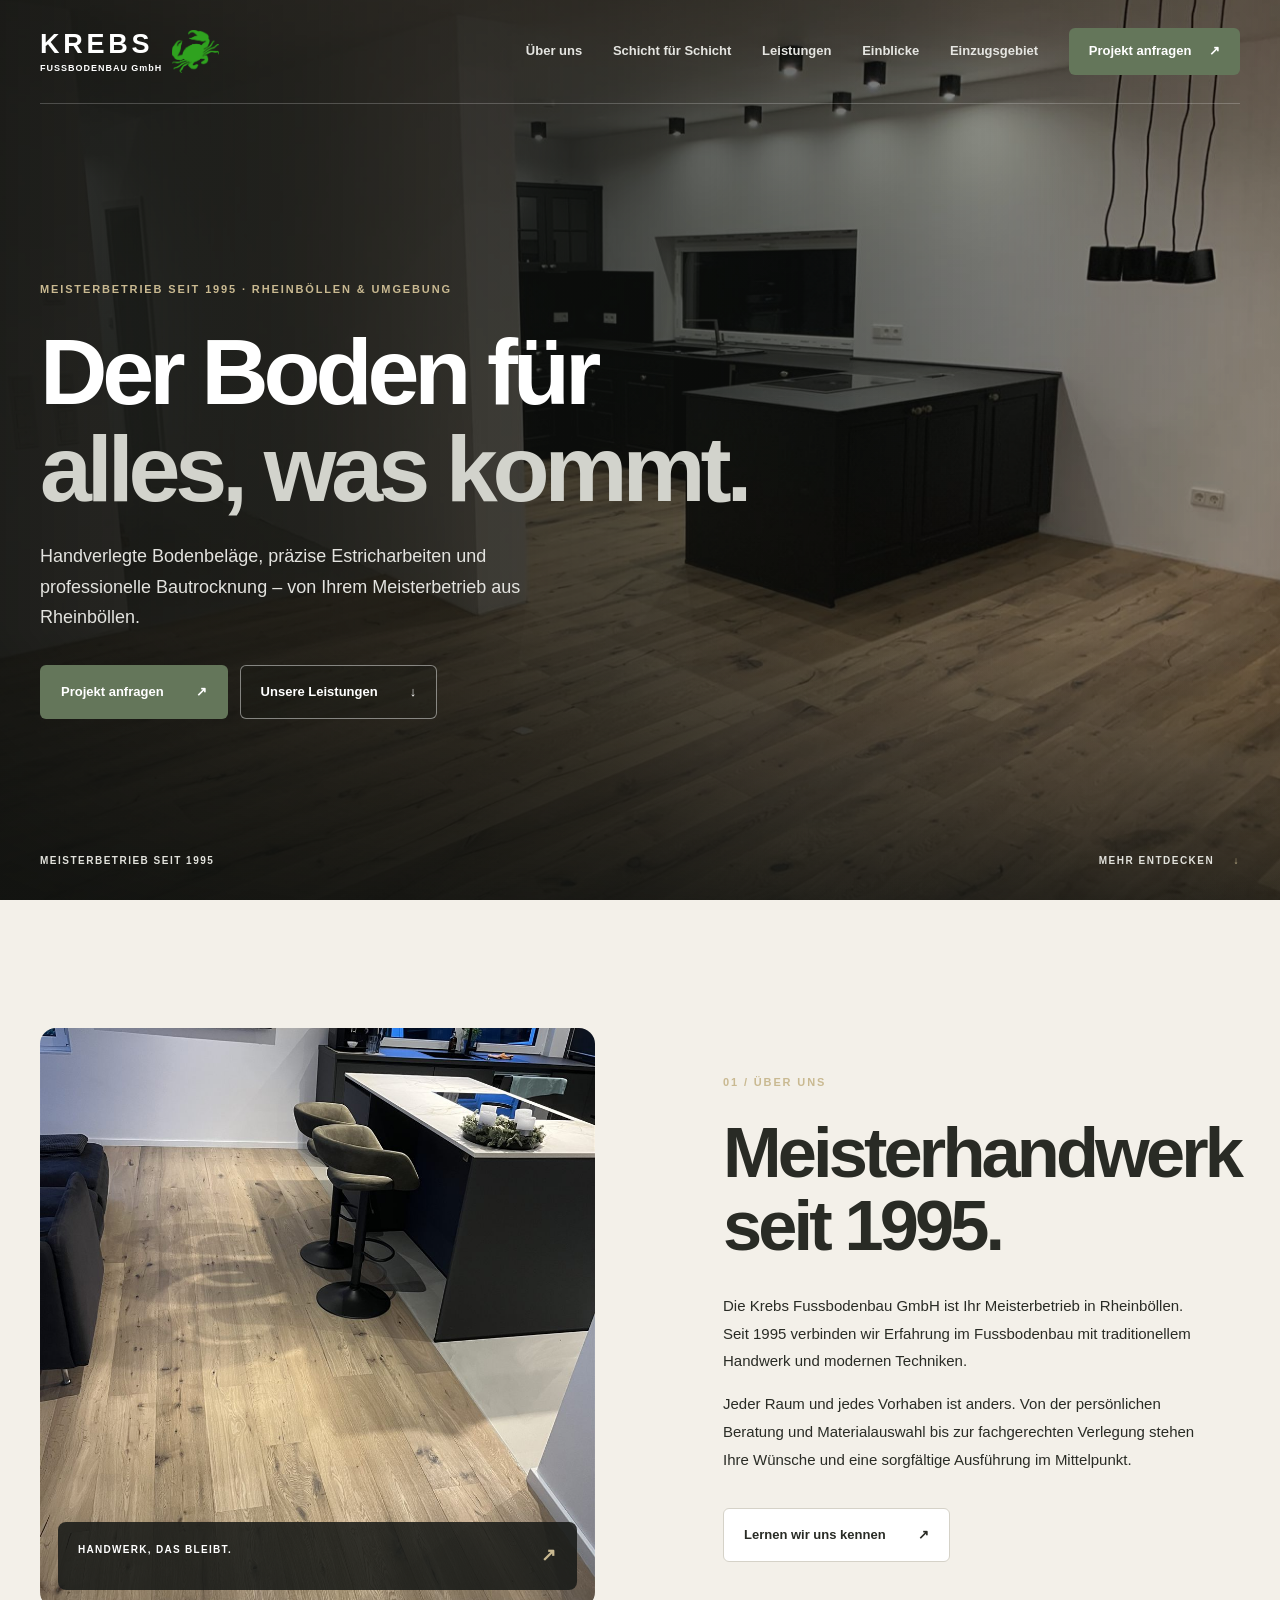
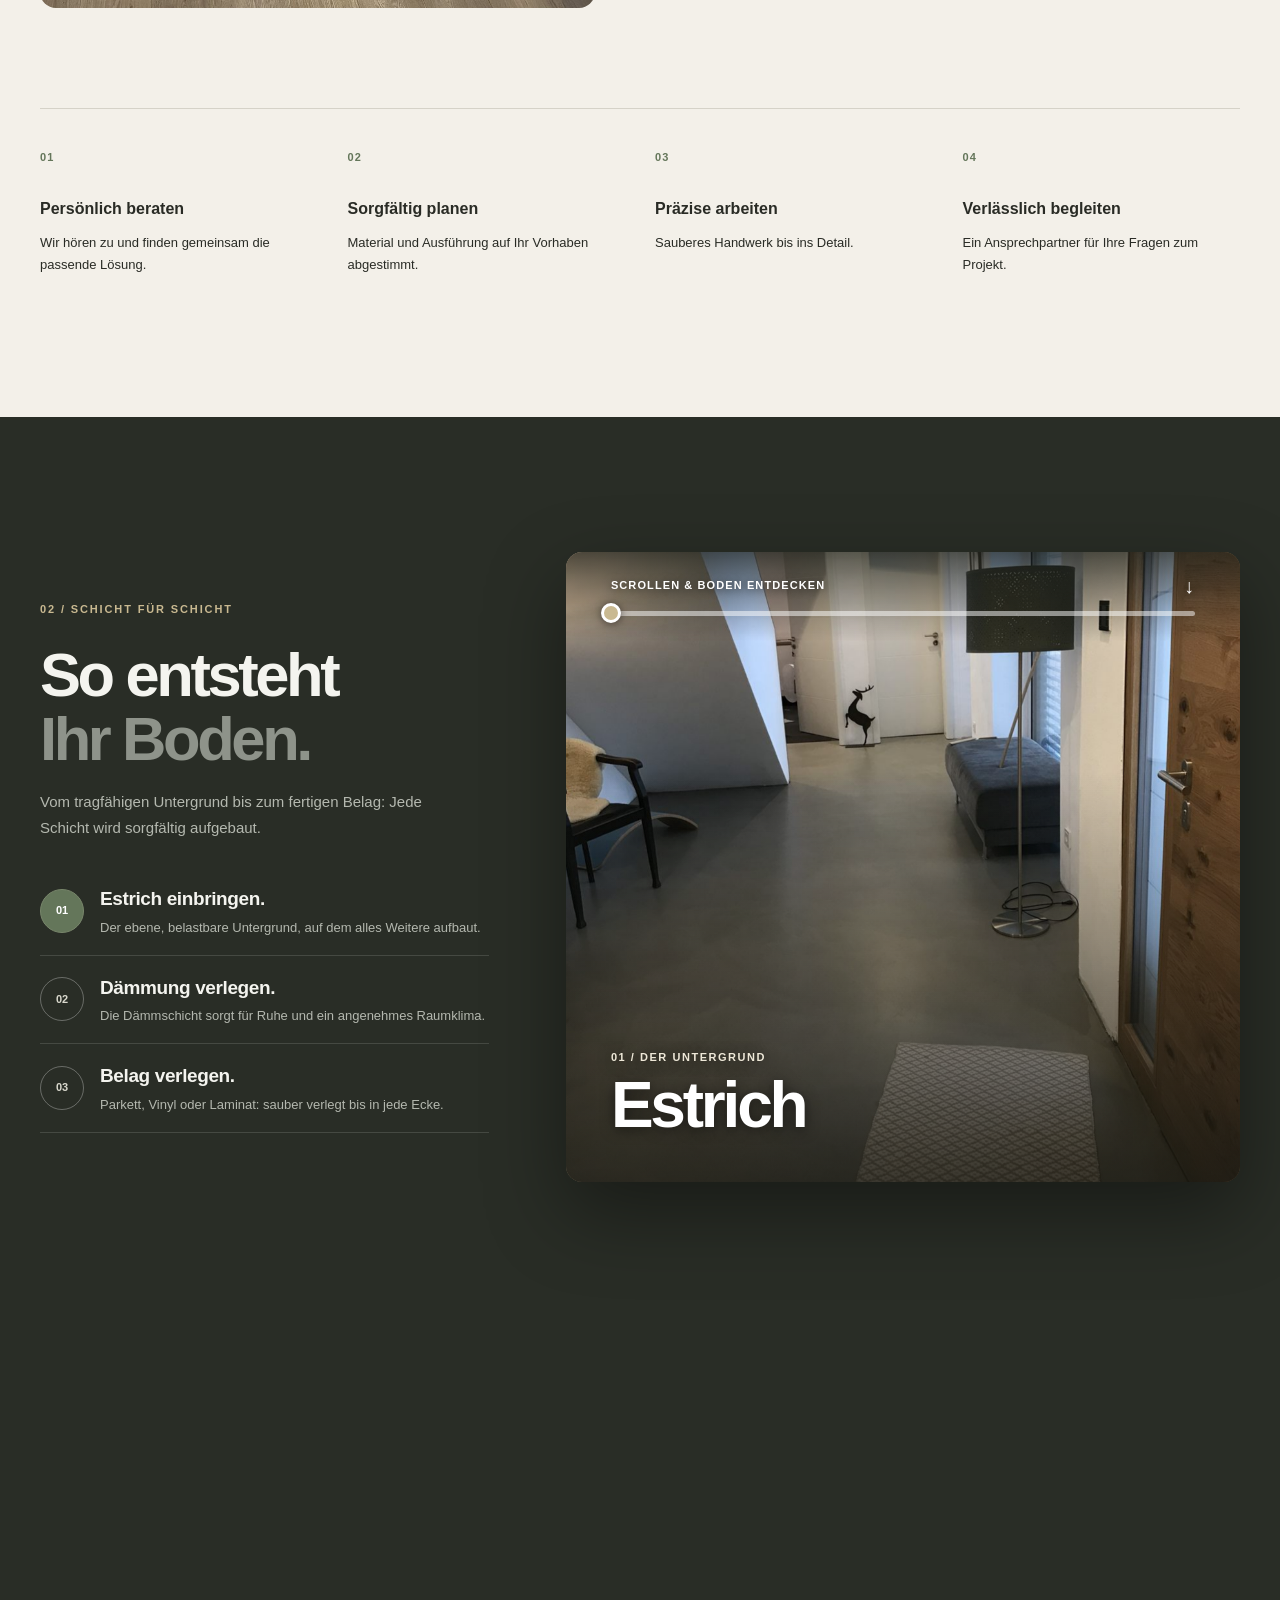
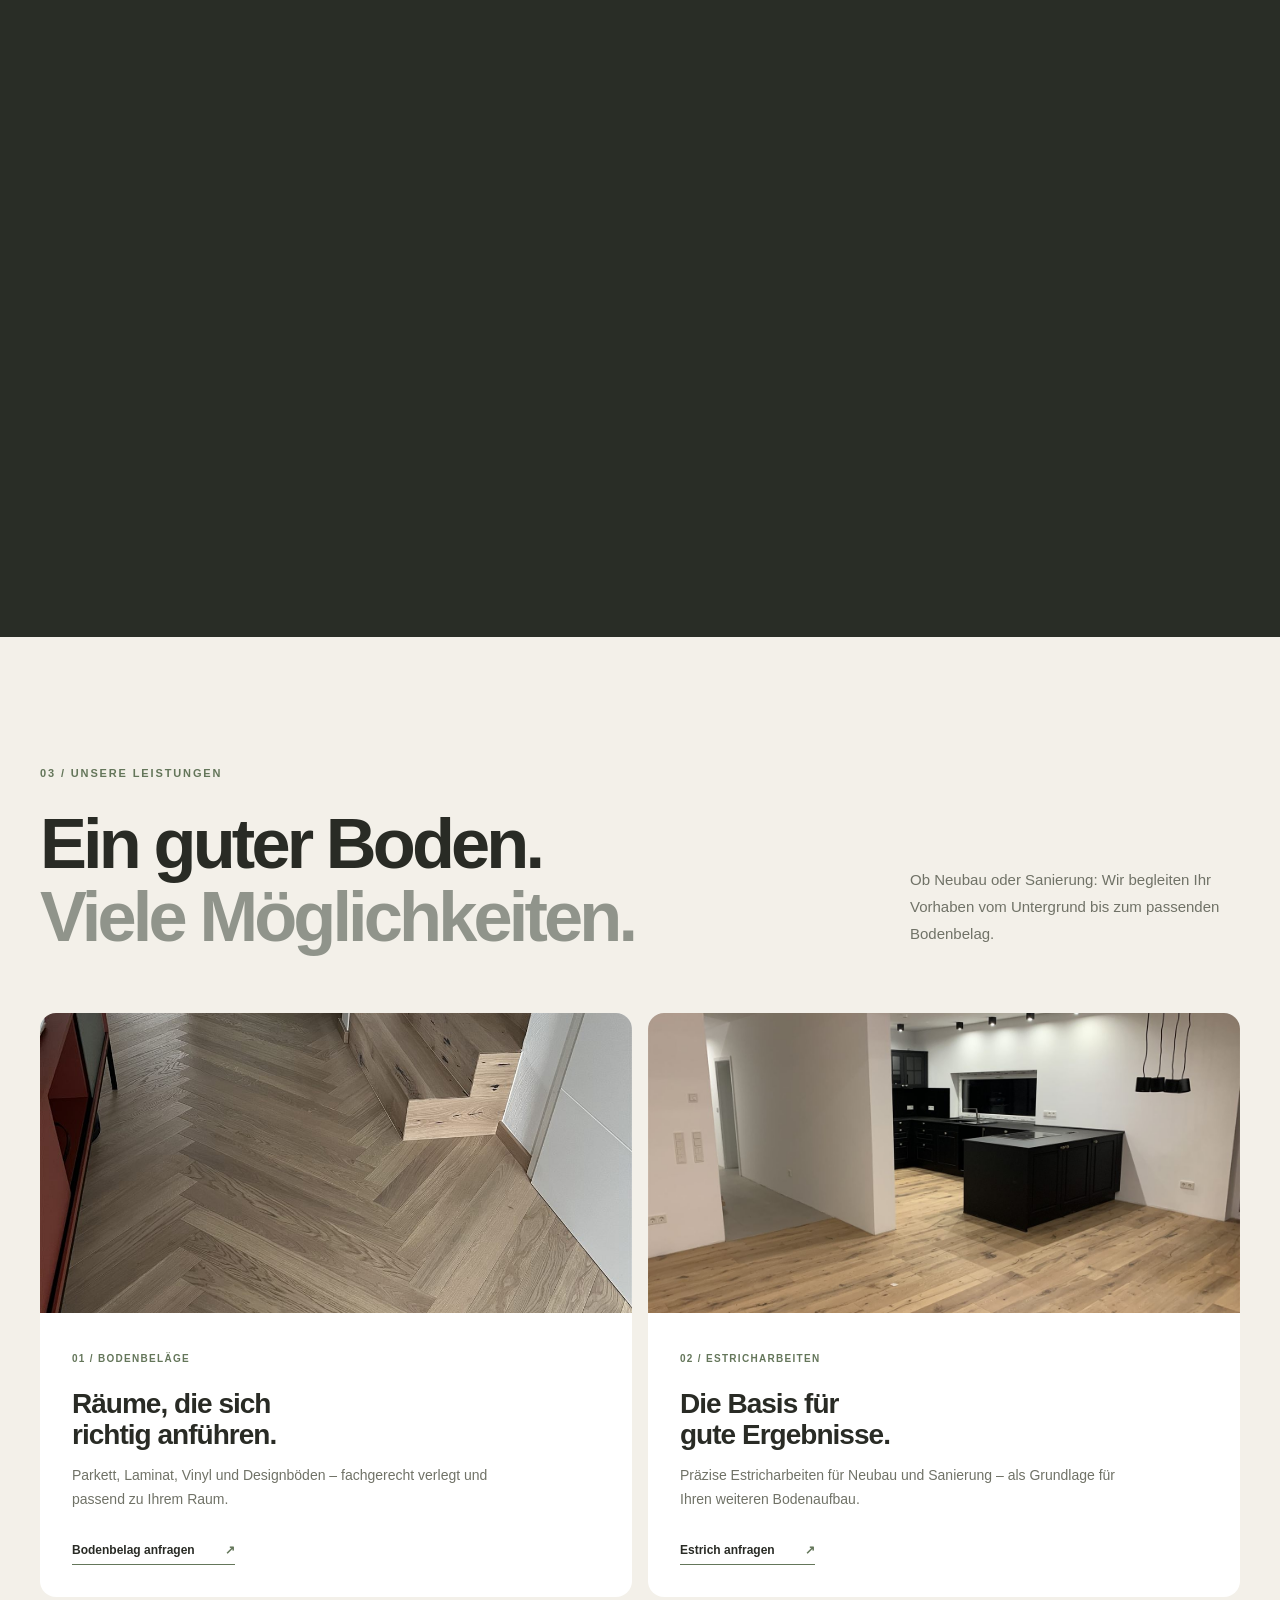
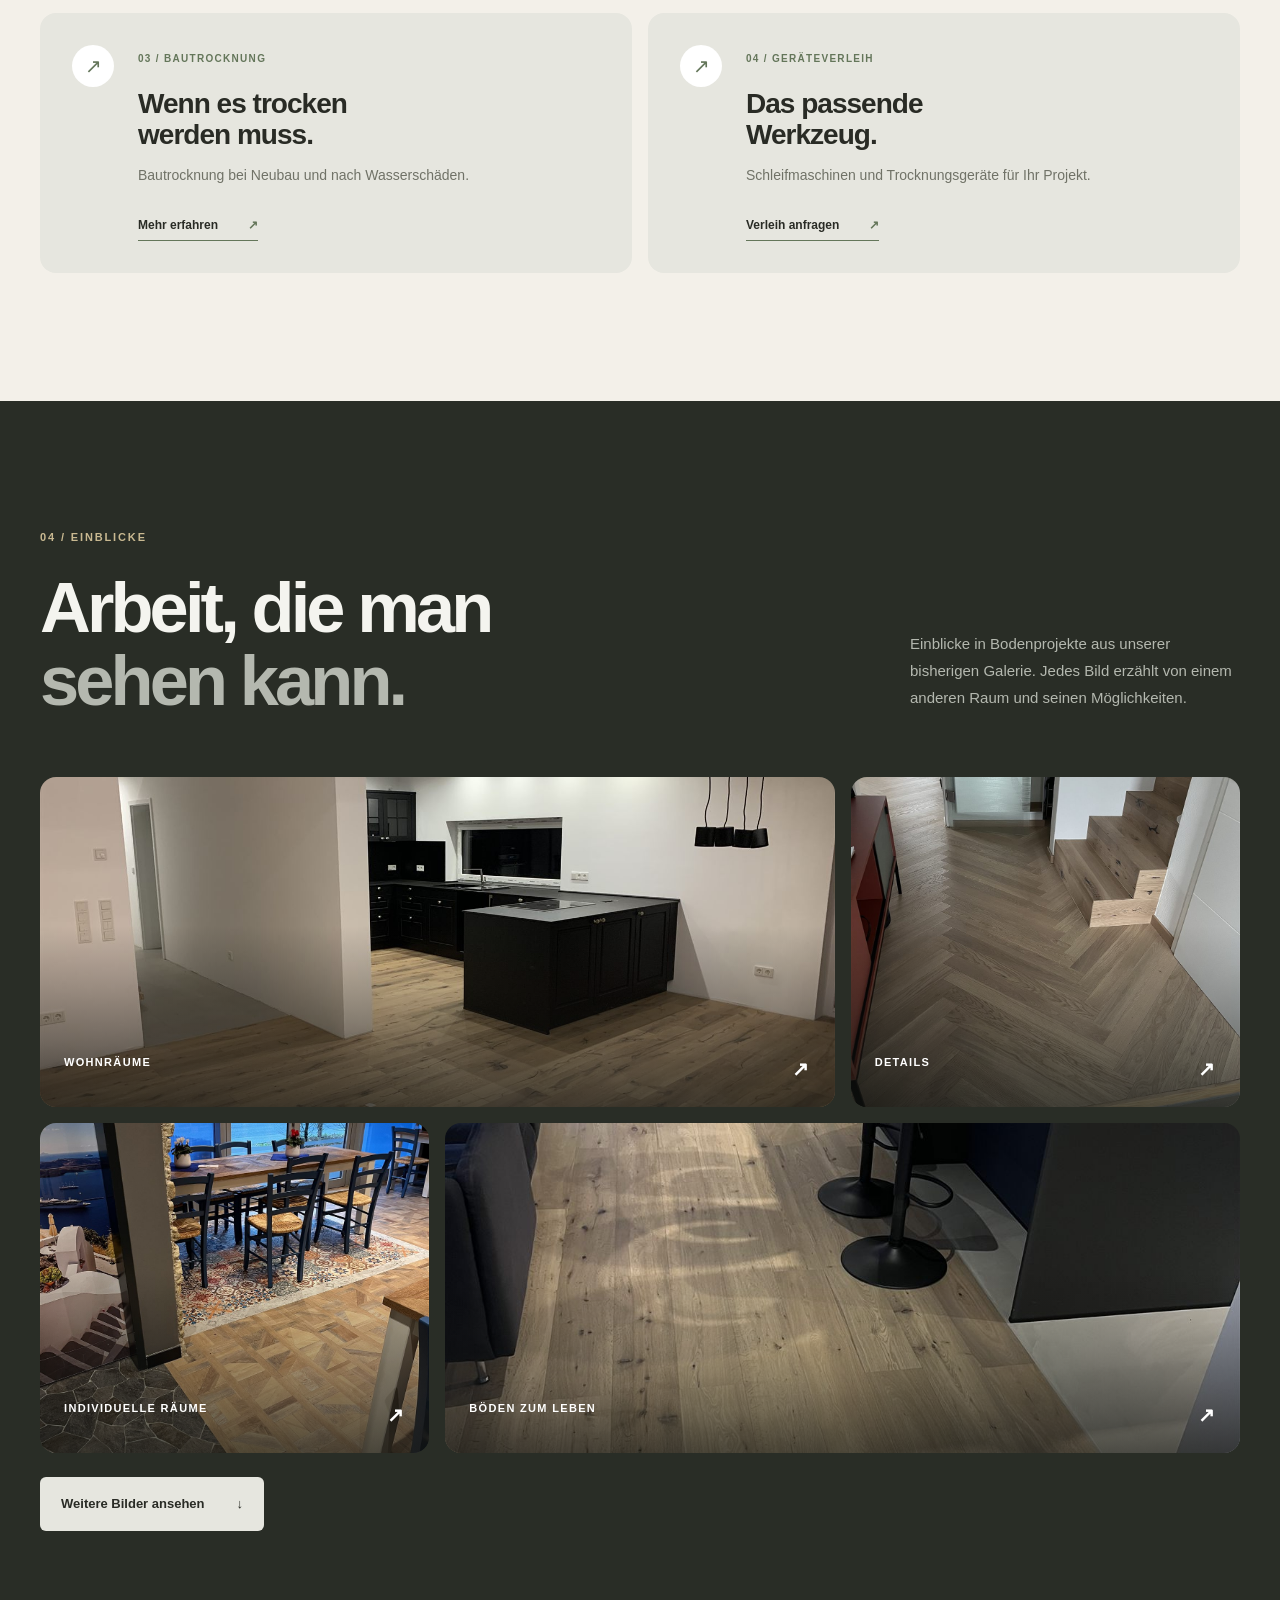
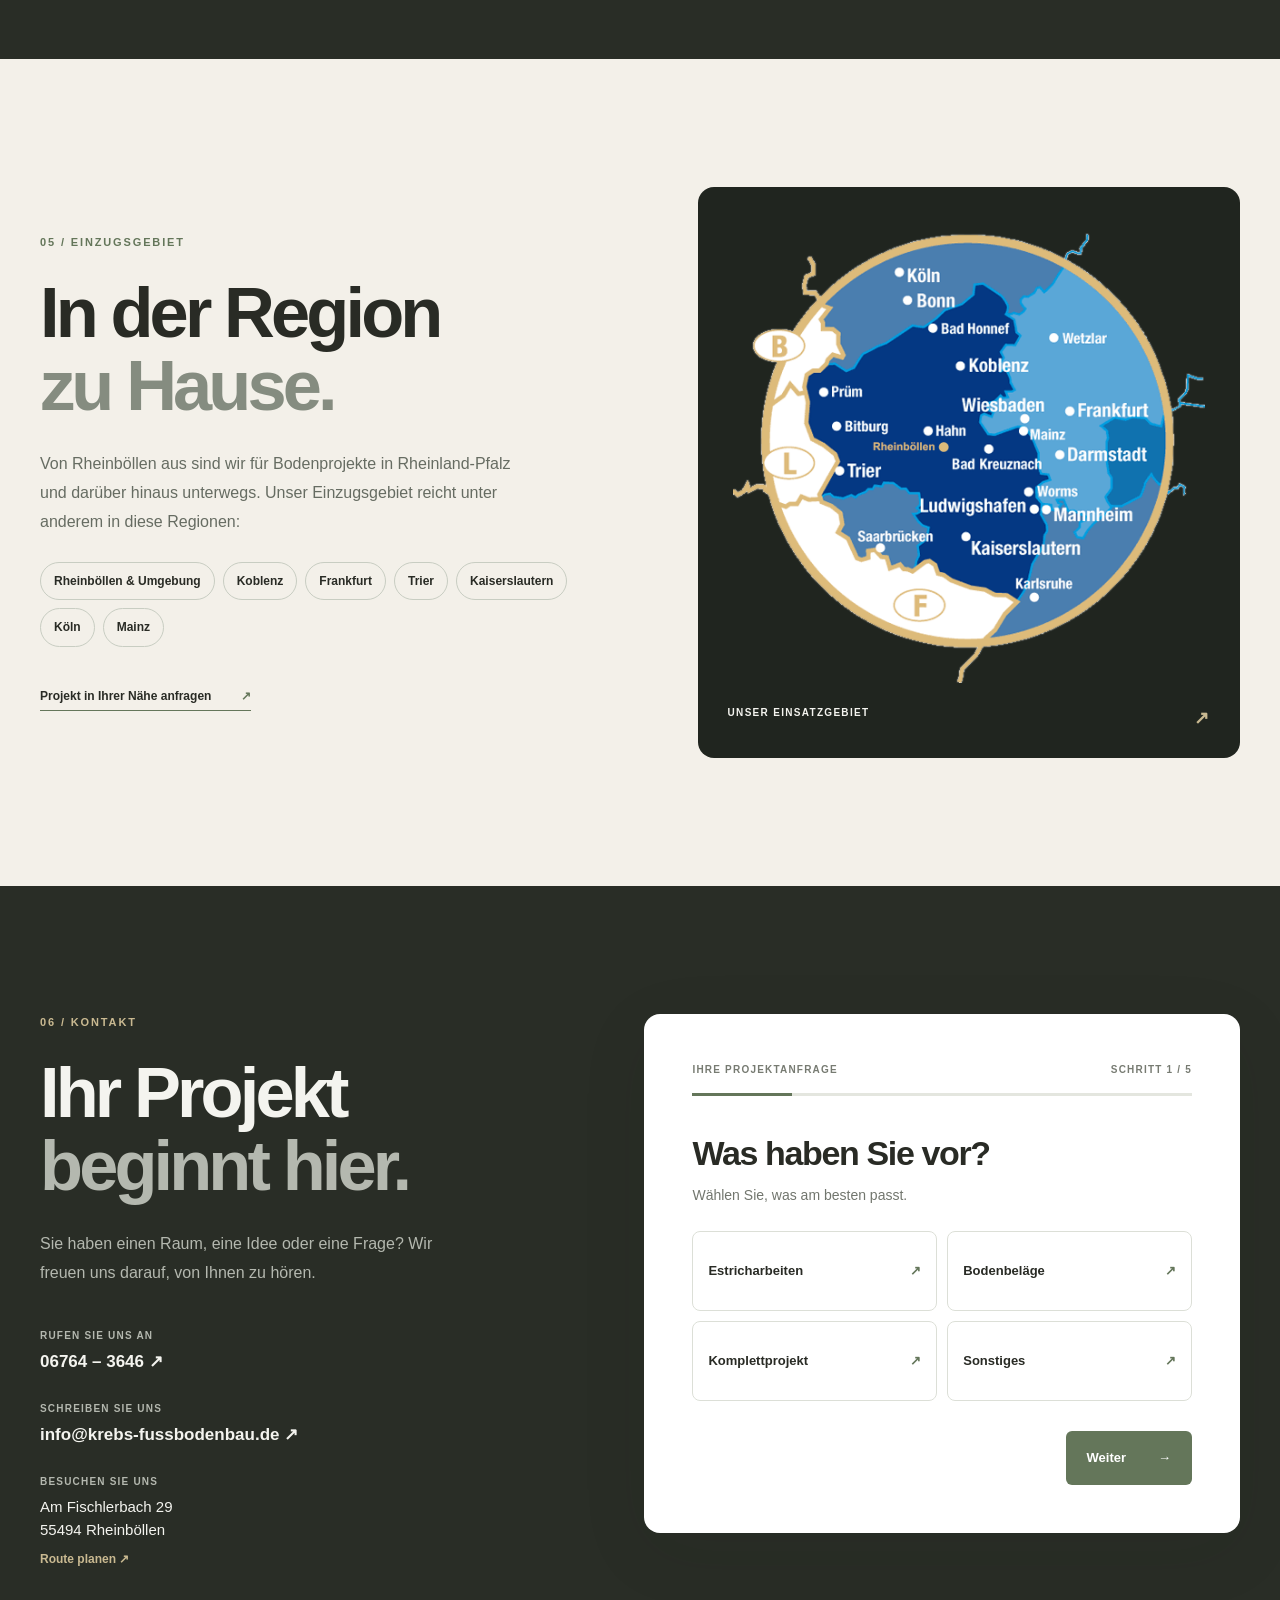
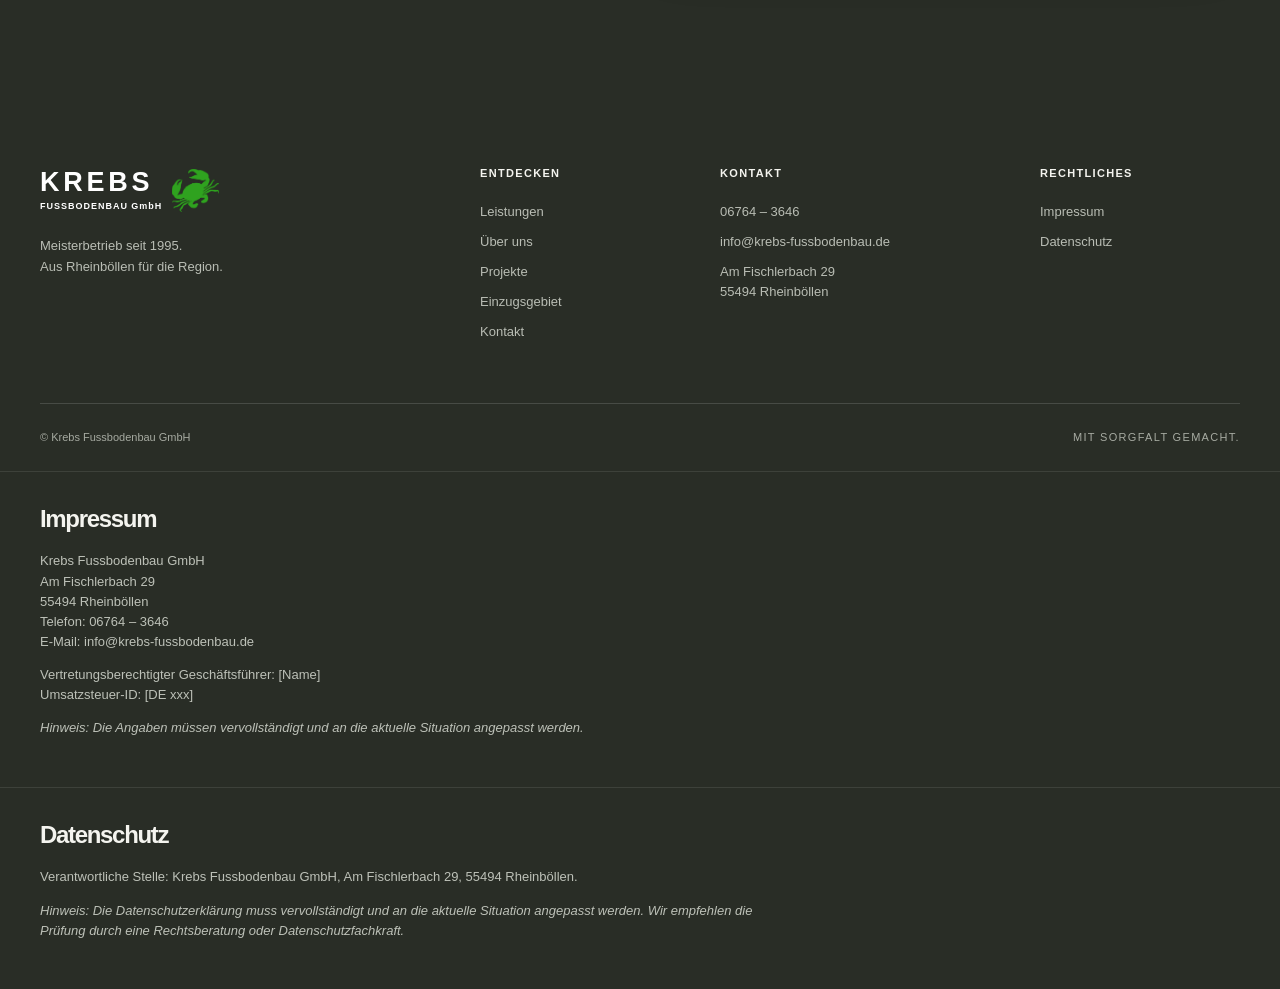
==== commit 983e4eb2: "verschoben" ====
--- a/index.html
+++ b/index.html
@@ -8,6 +8,48 @@
   <title>Krebs Fussbodenbau | Böden mit Substanz</title>
   <link rel="icon" href="img/logo/krebs_gruen.png">
   <link rel="stylesheet" href="style.css?v=8">
+  <style>
+    /* Farbfolge nach dem Rubriken-Umzug anpassen (nur index.html, Override auf style.css):
+       Hero bleibt dunkles Cover (Anker). Danach streng abwechselnd hell/dunkel,
+       damit keine zwei benachbarten Abschnitte denselben Ton tragen –
+       mehr Abwechslung als die ursprüngliche D D D L L L L D-Folge.
+       Kontakt + Footer schließen als eine dunkle Bande ab.
+       Die Textfarben der umgeflippten Abschnitte werden jeweils mit angepasst. */
+    /* #ueber-uns → hell (helles Raumfoto, Werte-Kacheln werden nach unten abgebildet) */
+    #ueber-uns{background:var(--light);color:var(--ink)}
+    #ueber-uns .about-copy>p:not(.eyebrow){color:var(--ink)}
+    #ueber-uns .about-copy h2{color:var(--ink)}
+    #ueber-uns .about-copy h2 span{color:var(--ink)}
+    #ueber-uns .values{border-color:var(--line)}
+    #ueber-uns .values span{color:var(--accent)}
+    #ueber-uns .values h3{color:var(--ink)}
+    #ueber-uns .values p{color:var(--ink)}
+    #ueber-uns .button-outline{color:var(--ink);border-color:var(--line);background:#fff}
+    #ueber-uns .button-outline:hover{background:var(--accent);border-color:var(--accent);color:#fff}
+    /* #referenzen → dunkel (stimmungsvolle Galerie-Wand, Karten bleiben hell) */
+    #referenzen{background:var(--dark);color:#f4f4ef}
+    #referenzen .eyebrow{color:#c9b991}
+    #referenzen .section-heading h2{color:#f4f4ef}
+    #referenzen .section-heading h2 span{color:#b4b8af}
+    #referenzen .section-heading>p{color:#b4b8af}
+    /* #kontakt → dunkel (weiße Form-Kartehebt sich, schließt als Bande mit Footer) */
+    #kontakt .eyebrow{color:#c9b991}
+    #kontakt .contact-copy h2{color:#f4f4ef}
+    #kontakt .contact-copy h2 span{color:#b4b8af}
+    #kontakt{background:var(--dark);color:#f4f4ef}
+    #kontakt .contact-copy>p:not(.eyebrow){color:#b4b8af}
+    #kontakt .contact-details span{color:#b4b8af}
+    #kontakt .contact-details a{color:#f4f4ef}
+    #kontakt .contact-details p{color:#f4f4ef}
+    #kontakt .contact-details .route-link{color:#c9b991}
+    /* Form-Karte bleibt weiß, ihre Texte müssen aber dunkel sein (erben sonst das #f4f4ef von .contact) */
+    #kontakt .form-card{color:var(--ink)}
+    /* Einzugsgebiet: kühles Sage (#e5e7df) → warme Creme, wie alle Light-Sections */
+    .service-area{background:var(--light)}
+    /* Referenzen-Galerie: der „Weitere Bilder“-Button ist auf dem dunklen Grund (#1d201d) unsichtbar */
+    #referenzen .gallery-more{background:#e6e6df;color:#292b25}
+    #referenzen .gallery-more:hover{background:var(--accent);color:#fff}
+  </style>
     <script src="site.js?v=8" defer></script>
   <noscript><style>#request-form{display:none}.gallery-item{pointer-events:none}</style></noscript>
 </head>
@@ -21,7 +63,7 @@
       </a>
       <button class="menu-toggle" type="button" aria-expanded="false" aria-controls="navigation" aria-label="Menü öffnen"><span></span><span></span></button>
       <nav id="navigation" class="navigation" aria-label="Hauptnavigation">
-        <a href="#leistungen">Leistungen</a><a href="#ueber-uns">Über uns</a><a href="#referenzen">Projekte</a><a href="#einzugsgebiet">Einzugsgebiet</a><a href="#ablauf">Ablauf</a><a href="#kontakt" class="nav-cta">Projekt anfragen <span aria-hidden="true">↗</span></a>
+        <a href="#ueber-uns">Über uns</a><a href="#ablauf">Schicht für Schicht</a><a href="#leistungen">Leistungen</a><a href="#referenzen">Einblicke</a><a href="#einzugsgebiet">Einzugsgebiet</a><a href="#kontakt" class="nav-cta">Projekt anfragen <span aria-hidden="true">↗</span></a>
       </nav>
     </div>
   </header>
@@ -39,25 +81,10 @@
       <div class="wrap hero-bottom"><span>MEISTERBETRIEB SEIT 1995</span><a href="#leistungen">MEHR ENTDECKEN <span aria-hidden="true">↓</span></a></div>
     </section>
 
-    <section class="intro section-light" id="leistungen">
-      <div class="wrap">
-        <div class="section-heading reveal">
-          <div><p class="eyebrow">01 / Unsere Leistungen</p><h2>Ein guter Boden.<br><span>Viele Möglichkeiten.</span></h2></div>
-          <p>Ob Neubau oder Sanierung: Wir begleiten Ihr Vorhaben vom Untergrund bis zum passenden Bodenbelag.</p>
-        </div>
-        <div class="services">
-          <article class="service-card reveal" id="bodenbelaege"><div class="service-image"><img src="img/new/optimized/IMG_2398.jpg" alt="Boden in Fischgrätoptik" loading="lazy"></div><div class="service-body"><span class="number">01 / BODENBELÄGE</span><h3>Räume, die sich<br>richtig anfühlen.</h3><p>Parkett, Laminat, Vinyl und Designböden – fachgerecht verlegt und passend zu Ihrem Raum.</p><a class="text-link" href="#kontakt">Bodenbelag anfragen <span aria-hidden="true">↗</span></a></div></article>
-          <article class="service-card reveal" id="estrich"><div class="service-image"><img src="img/new/optimized/IMG_3891.jpg" alt="Moderner Raum mit verlegtem Boden" loading="lazy"></div><div class="service-body"><span class="number">02 / ESTRICHARBEITEN</span><h3>Die Basis für<br>gute Ergebnisse.</h3><p>Präzise Estricharbeiten für Neubau und Sanierung – als Grundlage für Ihren weiteren Bodenaufbau.</p><a class="text-link" href="#kontakt">Estrich anfragen <span aria-hidden="true">↗</span></a></div></article>
-          <article class="service-small reveal"><span class="service-icon" aria-hidden="true">↗</span><div><span class="number">03 / BAUTROCKNUNG</span><h3>Wenn es trocken<br>werden muss.</h3><p>Bautrocknung bei Neubau und nach Wasserschäden.</p><a class="text-link" href="#kontakt">Mehr erfahren <span aria-hidden="true">↗</span></a></div></article>
-          <article class="service-small reveal"><span class="service-icon" aria-hidden="true">↗</span><div><span class="number">04 / GERÄTEVERLEIH</span><h3>Das passende<br>Werkzeug.</h3><p>Schleifmaschinen und Trocknungsgeräte für Ihr Projekt.</p><a class="text-link" href="#kontakt">Verleih anfragen <span aria-hidden="true">↗</span></a></div></article>
-        </div>
-      </div>
-    </section>
-
     <section class="about section-dark" id="ueber-uns">
       <div class="wrap about-grid">
         <div class="about-picture reveal"><img src="img/new/optimized/IMG_1839.jpg" alt="Heller Boden in einem Wohnraum" loading="lazy"><div class="picture-note"><span>HANDWERK, DAS BLEIBT.</span><span aria-hidden="true">↗</span></div></div>
-        <div class="about-copy reveal"><p class="eyebrow">02 / Über uns</p><h2>Meisterhandwerk<br><span>seit 1995.</span></h2><p>Die Krebs Fussbodenbau GmbH ist Ihr Meisterbetrieb in Rheinböllen. Seit 1995 verbinden wir Erfahrung im Fussbodenbau mit traditionellem Handwerk und modernen Techniken.</p><p>Jeder Raum und jedes Vorhaben ist anders. Von der persönlichen Beratung und Materialauswahl bis zur fachgerechten Verlegung stehen Ihre Wünsche und eine sorgfältige Ausführung im Mittelpunkt.</p><a class="button button-outline" href="#kontakt">Lernen wir uns kennen <span aria-hidden="true">↗</span></a></div>
+        <div class="about-copy reveal"><p class="eyebrow">01 / Über uns</p><h2>Meisterhandwerk<br><span>seit 1995.</span></h2><p>Die Krebs Fussbodenbau GmbH ist Ihr Meisterbetrieb in Rheinböllen. Seit 1995 verbinden wir Erfahrung im Fussbodenbau mit traditionellem Handwerk und modernen Techniken.</p><p>Jeder Raum und jedes Vorhaben ist anders. Von der persönlichen Beratung und Materialauswahl bis zur fachgerechten Verlegung stehen Ihre Wünsche und eine sorgfältige Ausführung im Mittelpunkt.</p><a class="button button-outline" href="#kontakt">Lernen wir uns kennen <span aria-hidden="true">↗</span></a></div>
       </div>
       <div class="wrap values" aria-label="Unsere Arbeitsweise">
         <div class="reveal"><span>01</span><h3>Persönlich beraten</h3><p>Wir hören zu und finden gemeinsam die passende Lösung.</p></div>
@@ -67,32 +94,11 @@
       </div>
     </section>
 
-    <section class="projects section-light" id="referenzen">
-      <div class="wrap">
-        <div class="section-heading reveal"><div><p class="eyebrow">03 / Einblicke</p><h2>Arbeit, die man<br><span>sehen kann.</span></h2></div><p>Einblicke in Bodenprojekte aus unserer bisherigen Galerie. Jedes Bild erzählt von einem anderen Raum und seinen Möglichkeiten.</p></div>
-        <div class="gallery">
-          <button class="gallery-item gallery-wide reveal" type="button" data-image="img/new/optimized/IMG_3891.jpg" data-alt="Heller Boden in einem modernen Wohnraum"><img src="img/new/optimized/IMG_3891.jpg" alt="Heller Boden in einem modernen Wohnraum" loading="lazy"><span>WOHNRÄUME <b aria-hidden="true">↗</b></span></button>
-          <button class="gallery-item reveal" type="button" data-image="img/new/optimized/IMG_2398.jpg" data-alt="Boden in Fischgrätoptik mit Treppe"><img src="img/new/optimized/IMG_2398.jpg" alt="Boden in Fischgrätoptik mit Treppe" loading="lazy"><span>DETAILS <b aria-hidden="true">↗</b></span></button>
-          <button class="gallery-item reveal" type="button" data-image="img/new/optimized/IMG_3994.jpg" data-alt="Bodenbelag in einem Gastraum"><img src="img/new/optimized/IMG_3994.jpg" alt="Bodenbelag in einem Gastraum" loading="lazy"><span>INDIVIDUELLE RÄUME <b aria-hidden="true">↗</b></span></button>
-          <button class="gallery-item gallery-wide reveal" type="button" data-image="img/new/optimized/IMG_1839.jpg" data-alt="Heller Boden in einem Wohnbereich"><img src="img/new/optimized/IMG_1839.jpg" alt="Heller Boden in einem Wohnbereich" loading="lazy"><span>BÖDEN ZUM LEBEN <b aria-hidden="true">↗</b></span></button>
-        </div>
-        <button class="button gallery-more" id="gallery-more" type="button" hidden>Weitere Bilder ansehen <span aria-hidden="true">↓</span></button>
-      </div>
-    </section>
-    <dialog class="lightbox" aria-label="Projektbild vergrößert"><button class="lightbox-close" type="button" aria-label="Bild schließen">×</button><img alt=""><p></p></dialog>
-
-    <section class="service-area section-light" id="einzugsgebiet">
-      <div class="wrap area-grid">
-        <div class="area-copy reveal"><p class="eyebrow">04 / Einzugsgebiet</p><h2>In der Region<br><span>zu Hause.</span></h2><p>Von Rheinböllen aus sind wir für Bodenprojekte in Rheinland-Pfalz und darüber hinaus unterwegs. Unser Einzugsgebiet reicht unter anderem in diese Regionen:</p><ul class="area-places"><li>Rheinböllen &amp; Umgebung</li><li>Koblenz</li><li>Frankfurt</li><li>Trier</li><li>Kaiserslautern</li><li>Köln</li><li>Mainz</li></ul><a class="text-link" href="#kontakt">Projekt in Ihrer Nähe anfragen <span aria-hidden="true">↗</span></a></div>
-        <div class="area-map reveal"><img src="img/gebiet/einzugsgebiet.png" alt="Karte des Einzugsgebiets rund um Rheinböllen, unter anderem bis Köln, Frankfurt, Trier und Kaiserslautern" loading="lazy"><span>UNSER EINSATZGEBIET <span aria-hidden="true">↗</span></span></div>
-      </div>
-    </section>
-
     <section class="process section-dark" id="ablauf" aria-labelledby="ablauf-title">
       <div class="process-pin" id="process-pin">
         <div class="wrap process-layout">
           <div class="process-copy">
-            <p class="eyebrow">05 / Schicht für Schicht</p>
+            <p class="eyebrow">02 / Schicht für Schicht</p>
             <h2 id="ablauf-title">So entsteht<br><span>Ihr Boden.</span></h2>
             <p class="process-lead">Vom tragfähigen Untergrund bis zum fertigen Belag: Jede Schicht wird sorgfältig aufgebaut.</p>
             <ol class="process-list">
@@ -114,6 +120,44 @@
       </div>
     </section>
 
+    <section class="intro section-light" id="leistungen">
+      <div class="wrap">
+        <div class="section-heading reveal">
+          <div><p class="eyebrow">03 / Unsere Leistungen</p><h2>Ein guter Boden.<br><span>Viele Möglichkeiten.</span></h2></div>
+          <p>Ob Neubau oder Sanierung: Wir begleiten Ihr Vorhaben vom Untergrund bis zum passenden Bodenbelag.</p>
+        </div>
+        <div class="services">
+          <article class="service-card reveal" id="bodenbelaege"><div class="service-image"><img src="img/new/optimized/IMG_2398.jpg" alt="Boden in Fischgrätoptik" loading="lazy"></div><div class="service-body"><span class="number">01 / BODENBELÄGE</span><h3>Räume, die sich<br>richtig anführen.</h3><p>Parkett, Laminat, Vinyl und Designböden – fachgerecht verlegt und passend zu Ihrem Raum.</p><a class="text-link" href="#kontakt">Bodenbelag anfragen <span aria-hidden="true">↗</span></a></div></article>
+          <article class="service-card reveal" id="estrich"><div class="service-image"><img src="img/new/optimized/IMG_3891.jpg" alt="Moderner Raum mit verlegtem Boden" loading="lazy"></div><div class="service-body"><span class="number">02 / ESTRICHARBEITEN</span><h3>Die Basis für<br>gute Ergebnisse.</h3><p>Präzise Estricharbeiten für Neubau und Sanierung – als Grundlage für Ihren weiteren Bodenaufbau.</p><a class="text-link" href="#kontakt">Estrich anfragen <span aria-hidden="true">↗</span></a></div></article>
+          <article class="service-small reveal"><span class="service-icon" aria-hidden="true">↗</span><div><span class="number">03 / BAUTROCKNUNG</span><h3>Wenn es trocken<br>werden muss.</h3><p>Bautrocknung bei Neubau und nach Wasserschäden.</p><a class="text-link" href="#kontakt">Mehr erfahren <span aria-hidden="true">↗</span></a></div></article>
+          <article class="service-small reveal"><span class="service-icon" aria-hidden="true">↗</span><div><span class="number">04 / GERÄTEVERLEIH</span><h3>Das passende<br>Werkzeug.</h3><p>Schleifmaschinen und Trocknungsgeräte für Ihr Projekt.</p><a class="text-link" href="#kontakt">Verleih anfragen <span aria-hidden="true">↗</span></a></div></article>
+        </div>
+      </div>
+    </section>
+
+    <section class="projects section-light" id="referenzen">
+      <div class="wrap">
+        <div class="section-heading reveal"><div><p class="eyebrow">04 / Einblicke</p><h2>Arbeit, die man<br><span>sehen kann.</span></h2></div><p>Einblicke in Bodenprojekte aus unserer bisherigen Galerie. Jedes Bild erzählt von einem anderen Raum und seinen Möglichkeiten.</p></div>
+        <div class="gallery">
+          <button class="gallery-item gallery-wide reveal" type="button" data-image="img/new/optimized/IMG_3891.jpg" data-alt="Heller Boden in einem modernen Wohnraum"><img src="img/new/optimized/IMG_3891.jpg" alt="Heller Boden in einem modernen Wohnraum" loading="lazy"><span>WOHNRÄUME <b aria-hidden="true">↗</b></span></button>
+          <button class="gallery-item reveal" type="button" data-image="img/new/optimized/IMG_2398.jpg" data-alt="Boden in Fischgrätoptik mit Treppe"><img src="img/new/optimized/IMG_2398.jpg" alt="Boden in Fischgrätoptik mit Treppe" loading="lazy"><span>DETAILS <b aria-hidden="true">↗</b></span></button>
+          <button class="gallery-item reveal" type="button" data-image="img/new/optimized/IMG_3994.jpg" data-alt="Bodenbelag in einem Gastraum"><img src="img/new/optimized/IMG_3994.jpg" alt="Bodenbelag in einem Gastraum" loading="lazy"><span>INDIVIDUELLE RÄUME <b aria-hidden="true">↗</b></span></button>
+          <button class="gallery-item gallery-wide reveal" type="button" data-image="img/new/optimized/IMG_1839.jpg" data-alt="Heller Boden in einem Wohnbereich"><img src="img/new/optimized/IMG_1839.jpg" alt="Heller Boden in einem Wohnbereich" loading="lazy"><span>BÖDEN ZUM LEBEN <b aria-hidden="true">↗</b></span></button>
+        </div>
+        <button class="button gallery-more" id="gallery-more" type="button" hidden>Weitere Bilder ansehen <span aria-hidden="true">↓</span></button>
+      </div>
+    </section>
+    <dialog class="lightbox" aria-label="Projektbild vergrößert"><button class="lightbox-close" type="button" aria-label="Bild schließen">×</button><img alt=""><p></p></dialog>
+
+    <section class="service-area section-light" id="einzugsgebiet">
+      <div class="wrap area-grid">
+        <div class="area-copy reveal"><p class="eyebrow">05 / Einzugsgebiet</p><h2>In der Region<br><span>zu Hause.</span></h2><p>Von Rheinböllen aus sind wir für Bodenprojekte in Rheinland-Pfalz und darüber hinaus unterwegs. Unser Einzugsgebiet reicht unter anderem in diese Regionen:</p><ul class="area-places"><li>Rheinböllen &amp; Umgebung</li><li>Koblenz</li><li>Frankfurt</li><li>Trier</li><li>Kaiserslautern</li><li>Köln</li><li>Mainz</li></ul><a class="text-link" href="#kontakt">Projekt in Ihrer Nähe anfragen <span aria-hidden="true">↗</span></a></div>
+        <div class="area-map reveal"><img src="img/gebiet/einzugsgebiet.png" alt="Karte des Einzugsgebiets rund um Rheinböllen, unter anderem bis Köln, Frankfurt, Trier und Kaiserslautern" loading="lazy"><span>UNSER EINSATZGEBIET <span aria-hidden="true">↗</span></span></div>
+      </div>
+    </section>
+
+    
+
     <section class="contact section-light" id="kontakt">
       <div class="wrap contact-grid">
         <div class="contact-copy reveal"><p class="eyebrow">06 / Kontakt</p><h2>Ihr Projekt<br><span>beginnt hier.</span></h2><p>Sie haben einen Raum, eine Idee oder eine Frage? Wir freuen uns darauf, von Ihnen zu hören.</p><div class="contact-details"><div><span>RUFEN SIE UNS AN</span><a href="tel:067643646">06764 – 3646 ↗</a></div><div><span>SCHREIBEN SIE UNS</span><a href="mailto:info@krebs-fussbodenbau.de">info@krebs-fussbodenbau.de ↗</a></div><div><span>BESUCHEN SIE UNS</span><p>Am Fischlerbach 29<br>55494 Rheinböllen</p><a class="route-link" href="https://maps.google.de/maps?q=Am+Fischlerbach+29,+55494+Rheinb%C3%B6llen" target="_blank" rel="noopener noreferrer">Route planen ↗</a></div></div></div>
